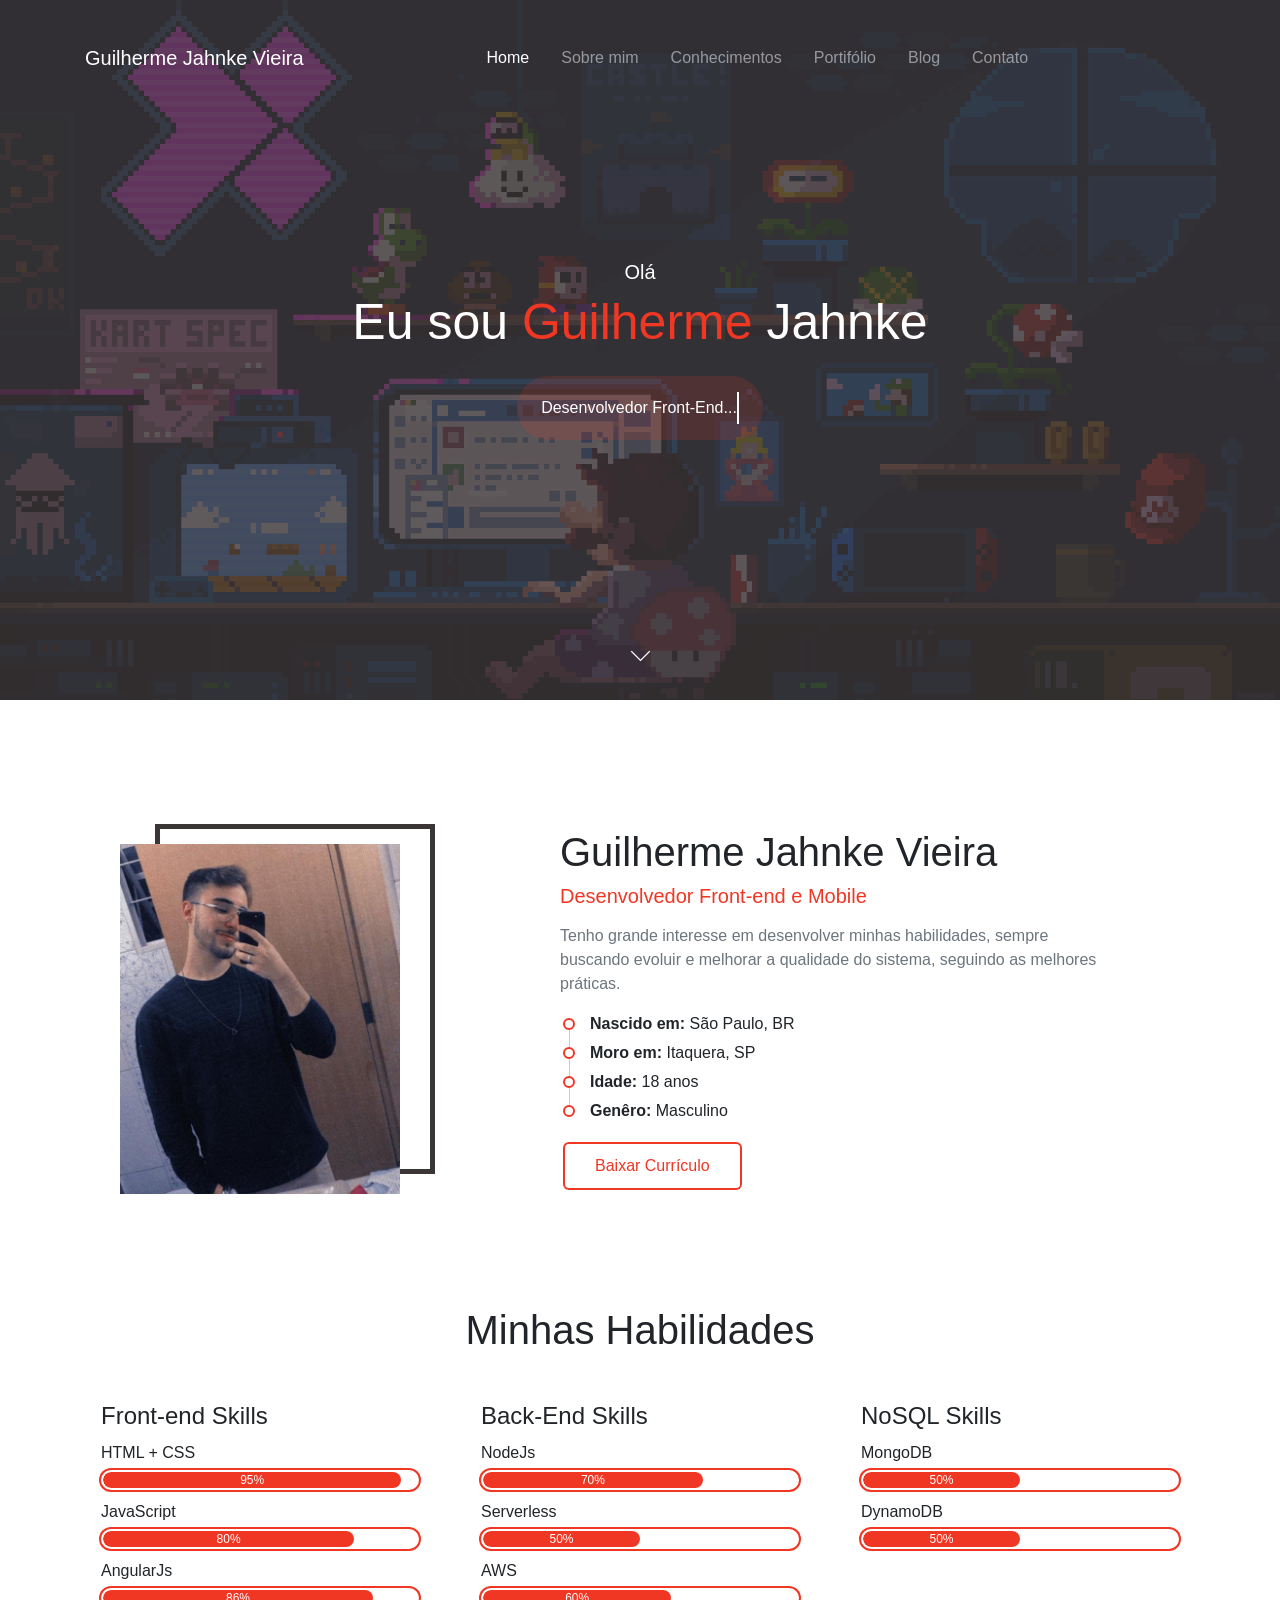
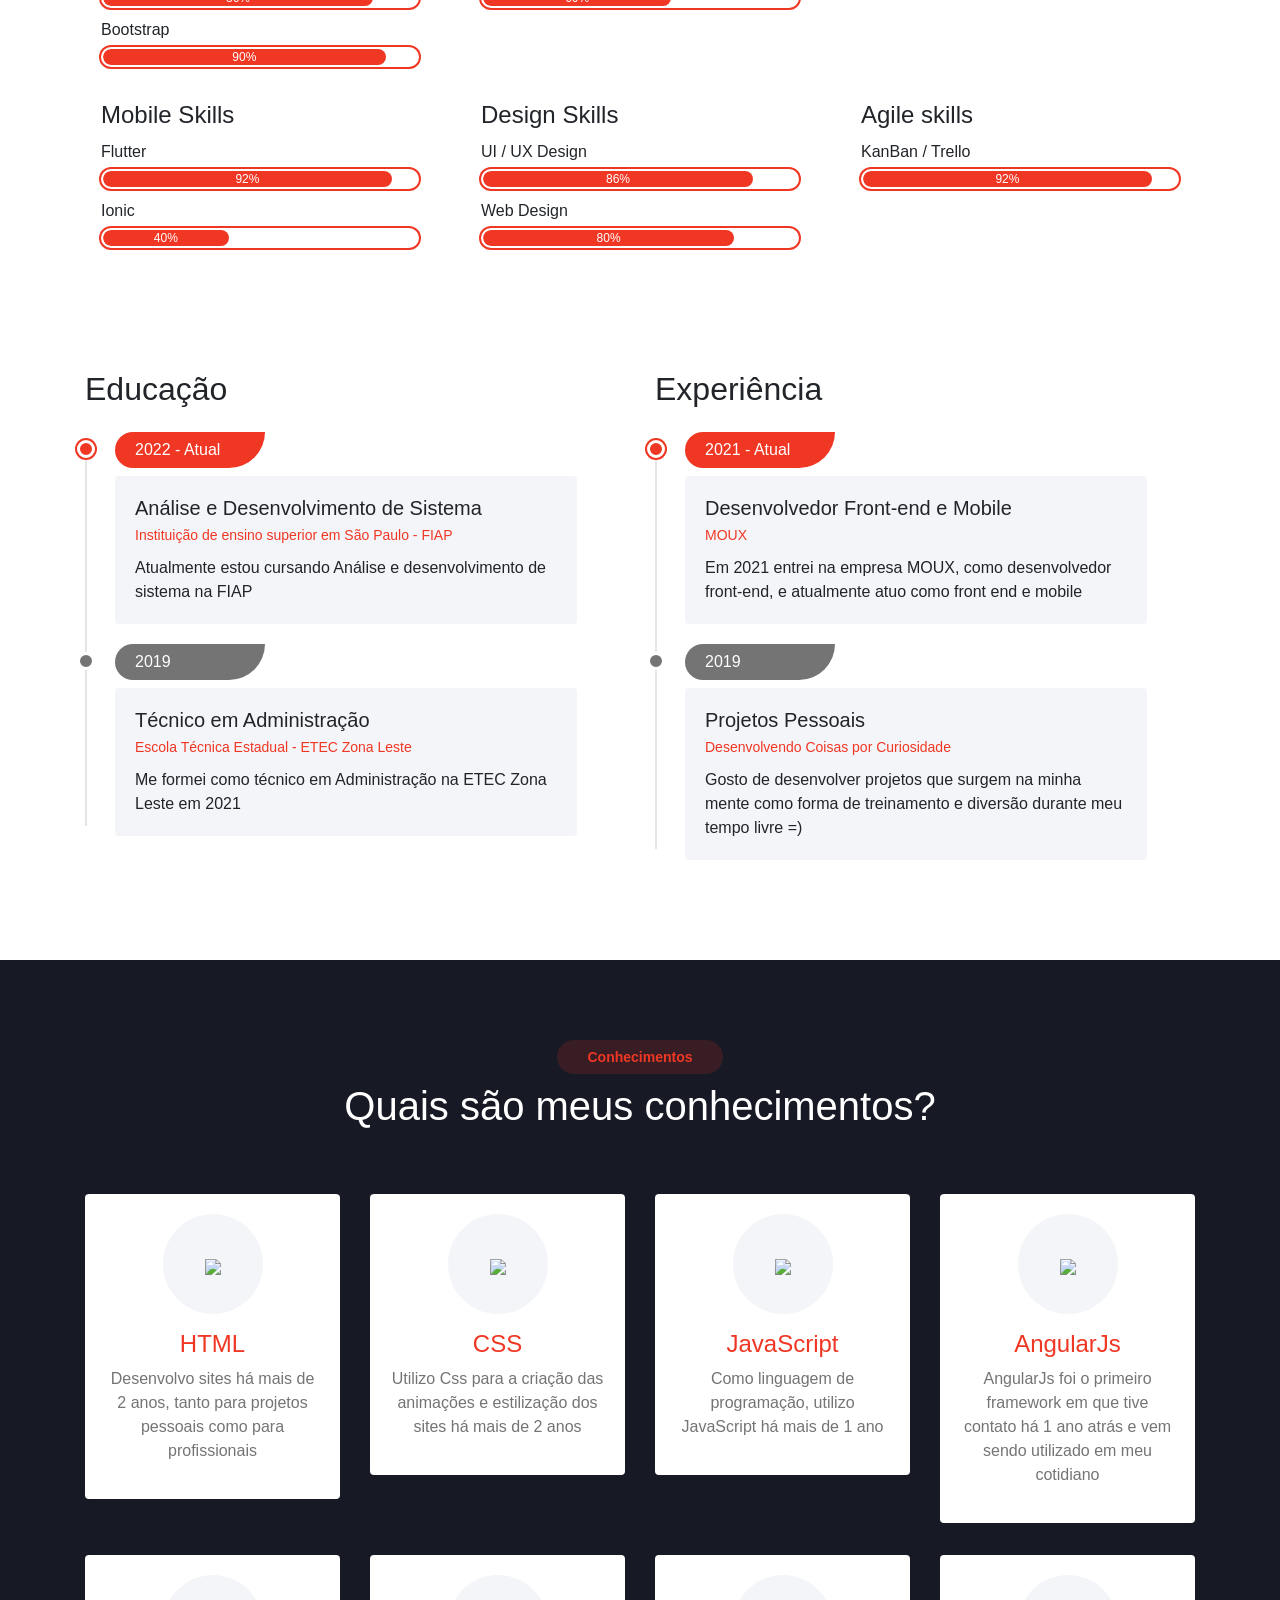
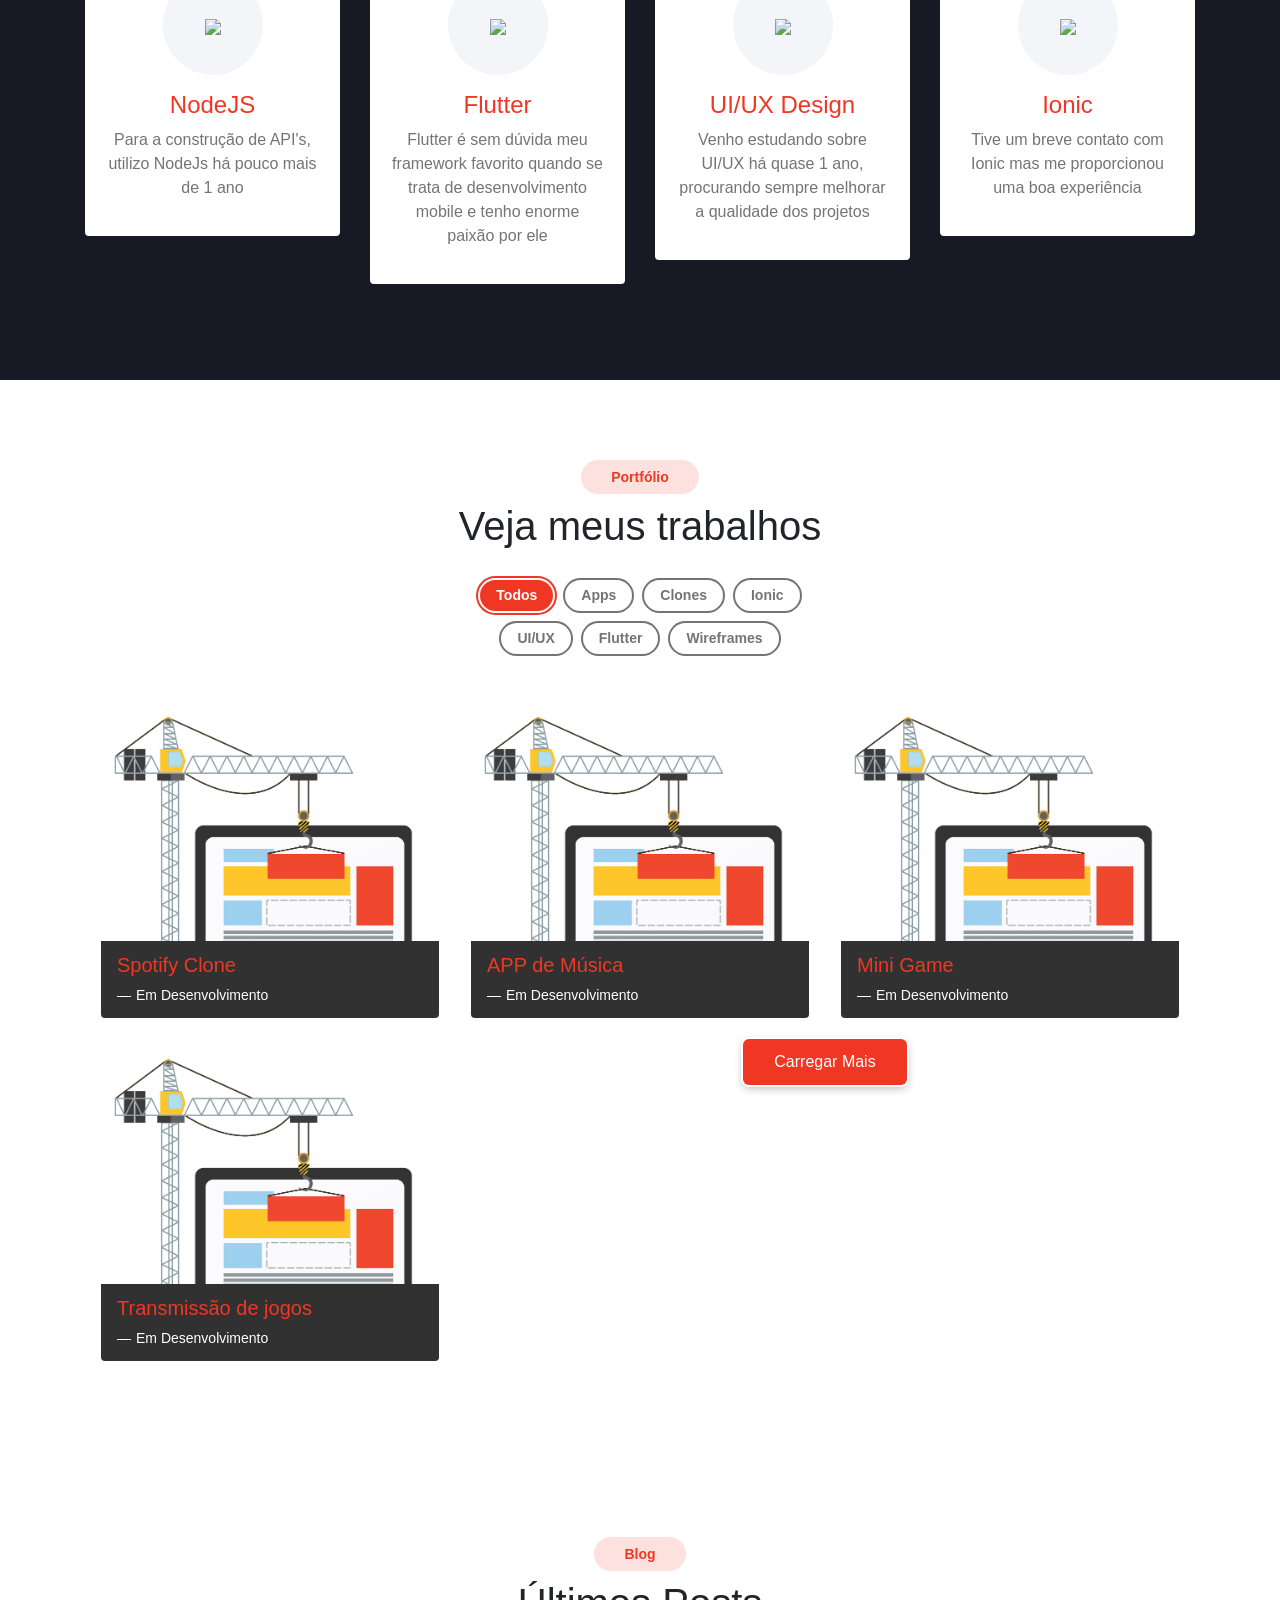
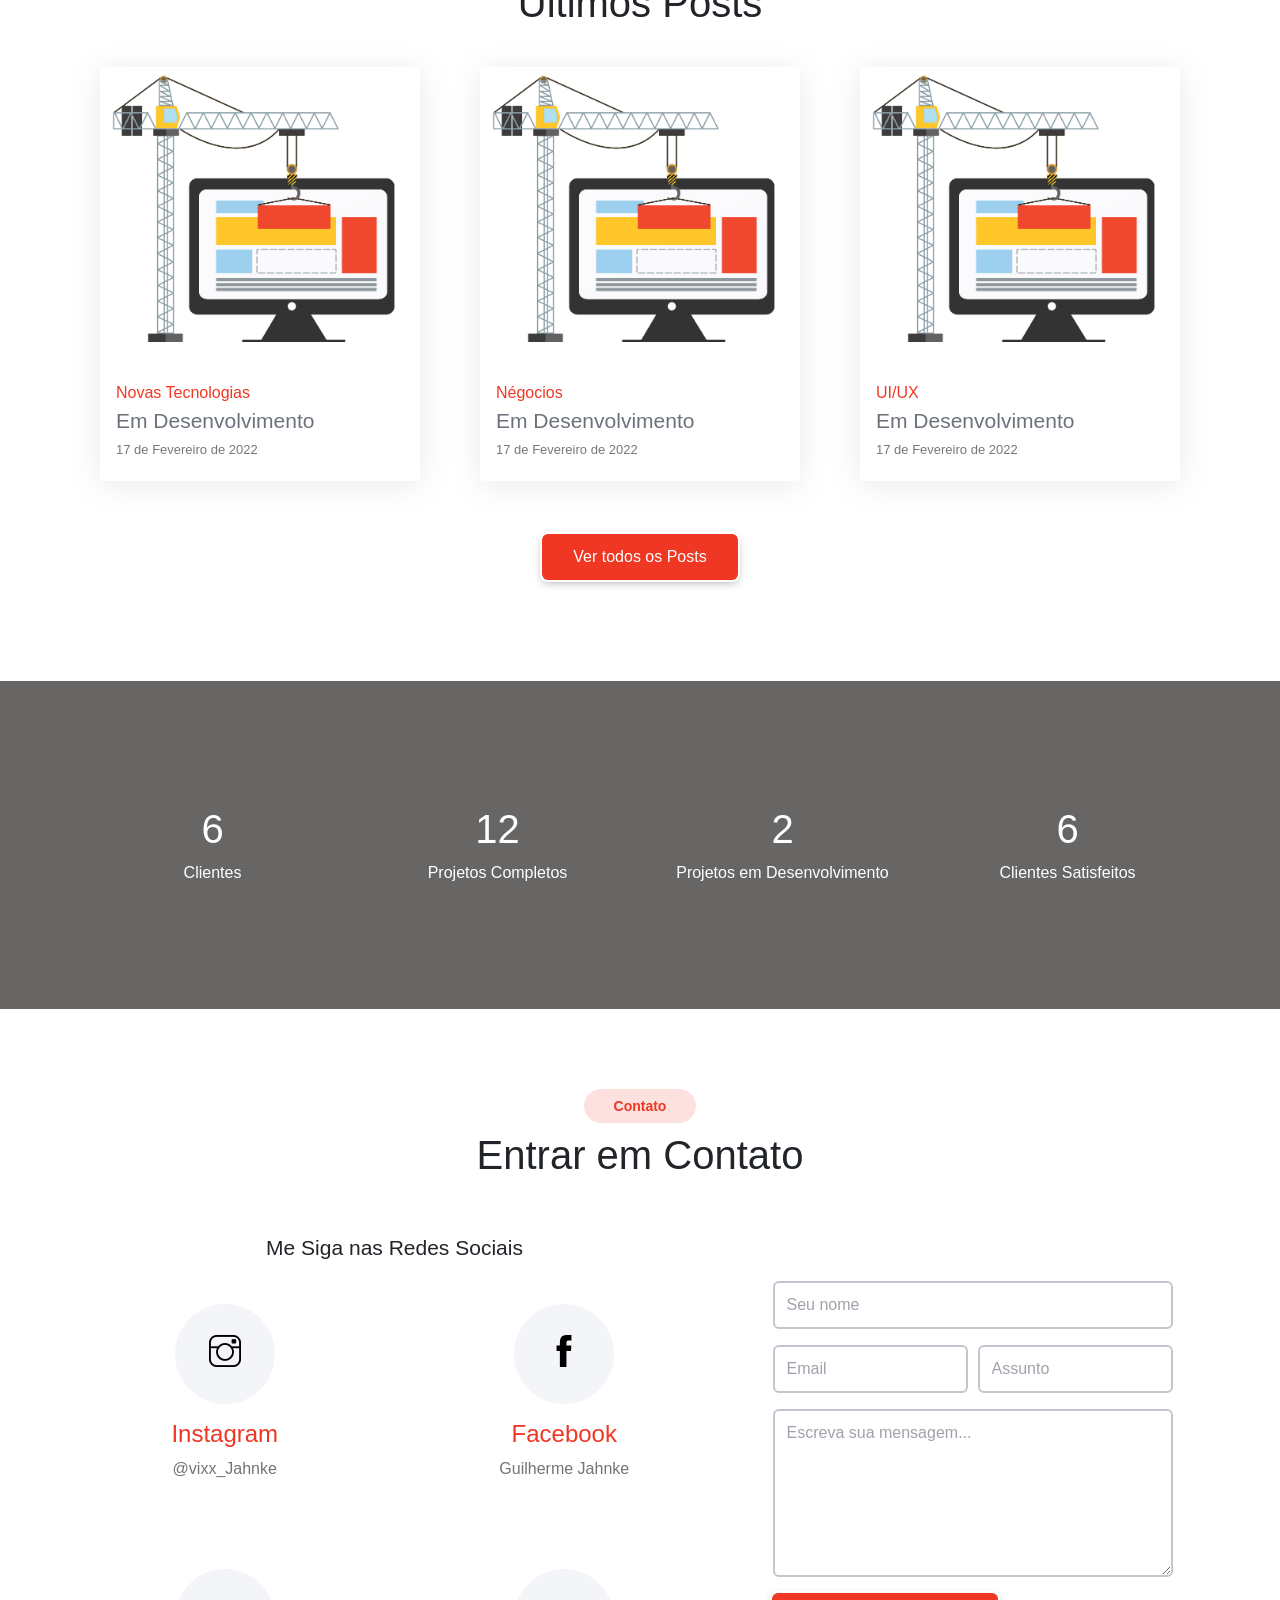
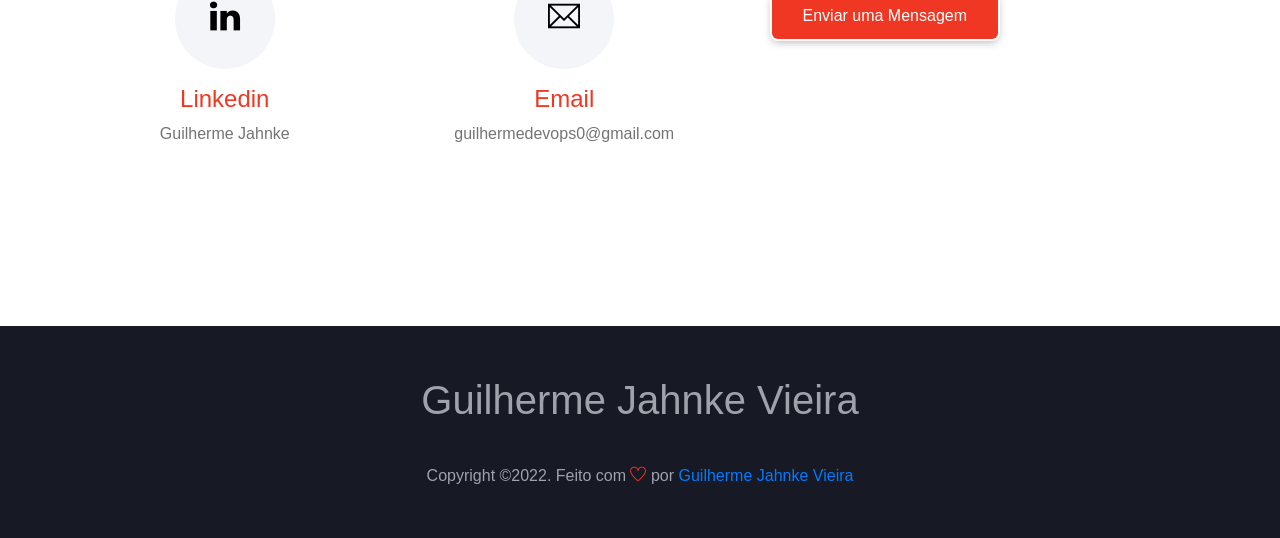
==== index.html @ be6cc032 "fix: a => há, and new function pdf downloader" ====
<!DOCTYPE html>
<html lang="en">
<head>
  <meta charset="UTF-8">
  <meta name="viewport" content="width=device-width, initial-scale=1.0">
  
  <meta http-equiv="X-UA-Compatible" content="ie=edge">
  
  <meta name="copyright" content="MACode ID, https://www.macodeid.com/">
  
  <title>Guilherme Jahnke Vieira</title>

  <link rel="shortcut icon" href="assets/favicon.ico" type="image/x-icon">
  
  <link rel="stylesheet" type="text/css" href="assets/css/themify-icons.css">
  <link rel="stylesheet" type="text/css" href="assets/css/themify-icons.css">
  
  <link rel="stylesheet" type="text/css" href="assets/css/bootstrap.css">

  <link rel="stylesheet" type="text/css" href="assets/vendor/animate/animate.css">
  
  <link rel="stylesheet" type="text/css" href="assets/vendor/owl-carousel/owl.carousel.css">
  
  <link rel="stylesheet" type="text/css" href="assets/vendor/perfect-scrollbar/css/perfect-scrollbar.css">
  
  <link rel="stylesheet" type="text/css" href="assets/vendor/nice-select/css/nice-select.css">
  
  <link rel="stylesheet" type="text/css" href="assets/vendor/fancybox/css/jquery.fancybox.min.css">
  
  <link rel="stylesheet" type="text/css" href="assets/css/virtual.css">
  
  <link rel="stylesheet" type="text/css" href="assets/css/topbar.virtual.css">

</head>
<body class="theme-red">
  
  <!-- Back to top button -->
  <div class="btn-back_to_top">
    <span class="ti-arrow-up"></span>
  </div>
  
  <div class="vg-page page-home" id="home" style="background-image: url(assets/img/bg_image_4.jpg); ">
    <!-- Navbar -->
    <div class="navbar navbar-expand-lg navbar-dark sticky" data-offset="500">
      <div class="container">
        <a href="" class="navbar-brand">Guilherme Jahnke Vieira</a>
        <button class="navbar-toggler" data-toggle="collapse" data-target="#main-navbar" aria-expanded="true">
          <span class="ti-menu"></span>
        </button>
        <div class="collapse navbar-collapse" id="main-navbar">
          <ul class="navbar-nav ml-auto">
            <li class="nav-item active">
              <a href="#home" class="nav-link" data-animate="scrolling">Home</a>
            </li>
            <li class="nav-item">
              <a href="#about" class="nav-link" data-animate="scrolling">Sobre mim</a>
            </li>
            <li class="nav-item">
              <a href="#service" class="nav-link" data-animate="scrolling">Conhecimentos</a>
            </li>
            <li class="nav-item">
              <a href="#portfolio" class="nav-link" data-animate="scrolling">Portifólio</a>
            </li>
            <li class="nav-item">
              <a href="#blog" class="nav-link" data-animate="scrolling">Blog</a>
            </li>
            <li class="nav-item">
              <a href="#contact" class="nav-link" data-animate="scrolling">Contato</a>
            </li>
          </ul>
          <ul class="nav ml-auto">
            <li class="nav-item">
              <a href="#"><i class="fa fa-twitter"></i></a>
            </li>
          </ul>
        </div>
      </div>
    </div> <!-- End Navbar -->
    <!-- Caption header -->
    <div class="caption-header text-center wow zoomInDown">
      <h5 class="fw-normal">Olá</h5>
      <h1 class="fw-light mb-4">Eu sou <b class="fg-theme">Guilherme</b> Jahnke</h1>
      <div class="typing-container badge">
        <span id="sentence" class="sentence">Desenvolvedor&nbsp</span>
        <span id="feature-text"></span>
        <span class="input-cursor"></span>
      </div>
    </div> <!-- End Caption header -->
    <div class="floating-button"><span class="ti-angle-down angle-down"></span></div>
  </div>
  
  <div class="vg-page page-about" id="about">
    <div class="container py-5">
      <div class="row">
        <div class="col-lg-4 py-3">
          <div class="img-place wow fadeInUp">
            <img src="assets/img/me.jpg" alt="">
          </div>
        </div>
        <div class="col-lg-6 offset-lg-1 wow fadeInRight">
          <h1 class="fw-light">Guilherme Jahnke Vieira</h1>
          <h5 class="fg-theme mb-3">Desenvolvedor Front-end e Mobile</h5>
          <p class="text-muted">Tenho grande interesse em desenvolver minhas habilidades, sempre buscando evoluir e melhorar a qualidade do sistema, seguindo as melhores práticas.</p>
          <ul class="theme-list">
            <li><b>Nascido em:</b> São Paulo, BR</li>
            <li><b>Moro em:</b> Itaquera, SP</li>
            <li><b>Idade:</b> 18 anos</li>
            <li><b>Genêro:</b> Masculino</li>
          </ul>
            <a href="./assets/curriculo/Guilherme Jahnke Vieira.pdf" class="btn btn-theme-outline" download>Baixar Currículo</a>
        </div>
      </div>
    </div>
    <div class="container py-5">
      <h1 class="text-center fw-normal wow fadeIn">Minhas Habilidades</h1>
      <div class="row py-3">
        <div class="col-md-4">
          <br>
          <div class="px-lg-3">
            <h4 class="wow fadeInUp">Front-end Skills</h4>
            <div class="progress-wrapper wow fadeInUp">
              <span class="caption">HTML + CSS</span>
              <div class="progress">
                <div class="progress-bar" role="progressbar" style="width: 95%;" aria-valuenow="75" aria-valuemin="0" aria-valuemax="100">95%</div>
              </div>
            </div>
            <div class="progress-wrapper wow fadeInUp">
              <span class="caption">JavaScript</span>
              <div class="progress">
                <div class="progress-bar" role="progressbar" style="width: 80%;" aria-valuenow="75" aria-valuemin="0" aria-valuemax="100">80%</div>
              </div>
            </div>
            <div class="progress-wrapper wow fadeInUp">
              <span class="caption">AngularJs</span>
              <div class="progress">
                <div class="progress-bar" role="progressbar" style="width: 86%;" aria-valuenow="75" aria-valuemin="0" aria-valuemax="100">86%</div>
              </div>
            </div>
            <div class="progress-wrapper wow fadeInUp">
              <span class="caption">Bootstrap</span>
              <div class="progress">
                <div class="progress-bar" role="progressbar" style="width: 90%;" aria-valuenow="75" aria-valuemin="0" aria-valuemax="100">90%</div>
              </div>
            </div>
          </div>
        </div>
        <div class="col-md-4">
          <br>
          <div class="px-lg-3">
            <h4 class="wow fadeInUp">Back-End Skills</h4>
            <div class="progress-wrapper wow fadeInUp">
              <span class="caption">NodeJs</span>
              <div class="progress">
                <div class="progress-bar" role="progressbar" style="width: 70%;" aria-valuenow="75" aria-valuemin="0" aria-valuemax="100">70%</div>
              </div>
            </div>
            <div class="progress-wrapper wow fadeInUp">
              <span class="caption">Serverless</span>
              <div class="progress">
                <div class="progress-bar" role="progressbar" style="width: 50%;" aria-valuenow="75" aria-valuemin="0" aria-valuemax="100">50%</div>
              </div>
            </div>
            <div class="progress-wrapper wow fadeInUp">
              <span class="caption">AWS</span>
              <div class="progress">
                <div class="progress-bar" role="progressbar" style="width: 60%;" aria-valuenow="75" aria-valuemin="0" aria-valuemax="100">60%</div>
              </div>
            </div>
          </div>
        </div>
        <div class="col-md-4">
          <br>
          <div class="px-lg-3">
            <h4 class="wow fadeInUp">NoSQL Skills</h4>
            <div class="progress-wrapper wow fadeInUp">
              <span class="caption">MongoDB</span>
              <div class="progress">
                <div class="progress-bar" role="progressbar" style="width: 50%;" aria-valuenow="75" aria-valuemin="0" aria-valuemax="100">50%</div>
              </div>
            </div>
            <div class="progress-wrapper wow fadeInUp">
              <span class="caption">DynamoDB</span>
              <div class="progress">
                <div class="progress-bar" role="progressbar" style="width: 50%;" aria-valuenow="75" aria-valuemin="0" aria-valuemax="100">50%</div>
              </div>
            </div>
          </div>
        </div>
        <div class="col-md-4">
          <br>
          <div class="px-lg-3">
            <h4 class="wow fadeInUp">Mobile Skills</h4>
            <div class="progress-wrapper wow fadeInUp">
              <span class="caption">Flutter</span>
              <div class="progress">
                <div class="progress-bar" role="progressbar" style="width: 92%;" aria-valuenow="75" aria-valuemin="0" aria-valuemax="100">92%</div>
              </div>
            </div>
            <div class="progress-wrapper wow fadeInUp">
              <span class="caption">Ionic</span>
              <div class="progress">
                <div class="progress-bar" role="progressbar" style="width: 40%;" aria-valuenow="75" aria-valuemin="0" aria-valuemax="100">40%</div>
              </div>
            </div>
          </div>
        </div>
        <div class="col-md-4">
          <br>
          <div class="px-lg-3">
            <h4 class="wow fadeInUp">Design Skills</h4>
            <div class="progress-wrapper wow fadeInUp">
              <span class="caption">UI / UX Design</span>
              <div class="progress">
                <div class="progress-bar" role="progressbar" style="width: 86%;" aria-valuenow="75" aria-valuemin="0" aria-valuemax="100">86%</div>
              </div>
            </div>
            <div class="progress-wrapper wow fadeInUp">
              <span class="caption">Web Design</span>
              <div class="progress">
                <div class="progress-bar" role="progressbar" style="width: 80%;" aria-valuenow="75" aria-valuemin="0" aria-valuemax="100">80%</div>
              </div>
            </div>
          </div>
        </div>
        <div class="col-md-4">
          <br>
          <div class="px-lg-3">
            <h4 class="wow fadeInUp">Agile skills</h4>
            <div class="progress-wrapper wow fadeInUp">
              <span class="caption">KanBan / Trello</span>
              <div class="progress">
                <div class="progress-bar" role="progressbar" style="width: 92%;" aria-valuenow="75" aria-valuemin="0" aria-valuemax="100">92%</div>
              </div>
            </div>
          </div>
        </div>
      </div>
    </div>
    <div class="container pt-5">
      <div class="row">
        <div class="col-md-6 wow fadeInRight">
          <h2 class="fw-normal">Educação</h2>
          <ul class="timeline mt-4 pr-md-5">
            <li>
              <div class="title">2022 - Atual</div>
              <div class="details">
                <h5>Análise e Desenvolvimento de Sistema</h5>
                <small class="fg-theme">Instituição de ensino superior em São Paulo - FIAP</small>
                <p>Atualmente estou cursando Análise e desenvolvimento de sistema na FIAP</p>
              </div>
            </li>
            <li>
              <div class="title">2019</div>
              <div class="details">
                <h5>Técnico em Administração</h5>
                <small class="fg-theme">Escola Técnica Estadual - ETEC Zona Leste</small>
                <p>Me formei como técnico em Administração na ETEC Zona Leste em 2021</p>
              </div>
            </li>
          </ul>
        </div>
        <div class="col-md-6 wow fadeInRight" data-wow-delay="200ms">
          <h2 class="fw-normal">Experiência</h2>
          <ul class="timeline mt-4 pr-md-5">
            <li>
              <div class="title">2021 - Atual</div>
              <div class="details">
                <h5>Desenvolvedor Front-end e Mobile</h5>
                <small class="fg-theme">MOUX</small>
                <p>Em 2021 entrei na empresa MOUX, como desenvolvedor front-end, e atualmente atuo como front end e mobile</p>
              </div>
            </li>
            <li>
              <div class="title">2019</div>
              <div class="details">
                <h5>Projetos Pessoais</h5>
                <small class="fg-theme">Desenvolvendo Coisas por Curiosidade</small>
                <p>Gosto de desenvolver projetos que surgem na minha mente como forma de treinamento e diversão  durante meu tempo livre =)</p>
              </div>
            </li>
          </ul>
        </div>
      </div>
    </div>
  </div>
  
  <div class="vg-page page-client" id="service">
    <div class="container">
      <div class="text-center wow fadeInUp">
        <div class="badge badge-subhead">Conhecimentos</div>
      </div>
      <h1 class="fw-normal text-center wow fadeInUp">Quais são meus conhecimentos?</h1>
      <div class="row mt-5">
        <div class="col-md-6 col-lg-4 col-xl-3">
          <div class="card card-service wow fadeInUp">
            <div class="icon">
              <span><img src="https://img.icons8.com/color/48/000000/html-5--v1.png"/></span>
            </div>
            <div class="caption">
              <h4 class="fg-theme">HTML</h4>
              <p>Desenvolvo sites há mais de 2 anos, tanto para projetos pessoais como para profissionais</p>
            </div>
          </div>
        </div>
        <div class="col-md-6 col-lg-4 col-xl-3">
          <div class="card card-service wow fadeInUp">
            <div class="icon">
              <span><img src="https://img.icons8.com/color/48/000000/css3.png"/></span>
            </div>
            <div class="caption">
              <h4 class="fg-theme">CSS</h4>
              <p>Utilizo Css para a criação das animações e estilização dos sites há mais de 2 anos</p>
            </div>
          </div>
        </div>
        <div class="col-md-6 col-lg-4 col-xl-3">
          <div class="card card-service wow fadeInUp">
            <div class="icon">
              <img src="https://img.icons8.com/color/48/000000/javascript--v1.png"/>
            </div>
            <div class="caption">
              <h4 class="fg-theme">JavaScript</h4>
              <p>Como linguagem de programação, utilizo JavaScript há mais de 1 ano</p>
            </div>
          </div>
        </div>
        <div class="col-md-6 col-lg-4 col-xl-3">
          <div class="card card-service wow fadeInUp">
            <div class="icon">
              <span><img src="https://img.icons8.com/color/48/000000/angularjs.png"></span>
            </div>
            <div class="caption">
              <h4 class="fg-theme">AngularJs</h4>
              <p>AngularJs foi o primeiro framework em que tive contato há 1 ano atrás e vem sendo utilizado em meu cotidiano</p>
            </div>
          </div>
        </div>
        <div class="col-md-6 col-lg-4 col-xl-3">
          <div class="card card-service wow fadeInUp">
            <div class="icon">
              <span><img src="https://img.icons8.com/color/32/000000/nodejs.png"/></span>
            </div>
            <div class="caption">
              <h4 class="fg-theme">NodeJS</h4>
              <p>Para a construção de API's, utilizo NodeJs há pouco mais de 1 ano</p>
            </div>
          </div>
        </div>
        <div class="col-md-6 col-lg-4 col-xl-3">
          <div class="card card-service wow fadeInUp">
            <div class="icon">
              <span><img src="https://img.icons8.com/color/48/000000/flutter.png"/></span>
            </div>
            <div class="caption">
              <h4 class="fg-theme">Flutter</h4>
              <p>Flutter é sem dúvida meu framework favorito quando se trata de desenvolvimento mobile e tenho enorme paixão por ele</p>
            </div>
          </div>
        </div>
        <div class="col-md-6 col-lg-4 col-xl-3">
          <div class="card card-service wow fadeInUp">
            <div class="icon">
              <span><img src="https://img.icons8.com/external-filled-outline-lima-studio/64/000000/external-ui-user-experience-filled-outline-lima-studio.png"/></span>
            </div>
            <div class="caption">
              <h4 class="fg-theme">UI/UX Design</h4>
              <p>Venho estudando sobre UI/UX há quase 1 ano, procurando sempre melhorar a qualidade dos projetos</p>
            </div>
          </div>
        </div>
        <div class="col-md-6 col-lg-4 col-xl-3">
          <div class="card card-service wow fadeInUp">
            <div class="icon">
              <span><img src="https://img.icons8.com/external-tal-revivo-green-tal-revivo/72/000000/external-ionic-a-complete-open-source-sdk-for-hybrid-mobile-app-development-logo-green-tal-revivo.png"/></span>
            </div>
            <div class="caption">
              <h4 class="fg-theme">Ionic</h4>
              <p>Tive um breve contato com Ionic mas me proporcionou uma boa experiência</p>
            </div>
          </div>
        </div>
      </div>
    </div>
  </div>
  <!-- Portfolio page -->
  <div class="vg-page page-portfolio" id="portfolio">
    <div class="container">
      <div class="text-center wow fadeInUp">
        <div class="badge badge-subhead">Portfólio</div>
      </div>
      <h1 class="text-center fw-normal wow fadeInUp">Veja meus trabalhos</h1>
      <div class="filterable-button py-3 wow fadeInUp" data-toggle="selected">
        <button class="btn btn-theme-outline selected" data-filter="*">Todos</button>
        <button class="btn btn-theme-outline" data-filter=".apps">Apps</button>
        <button class="btn btn-theme-outline" data-filter=".template">Clones</button>
        <button class="btn btn-theme-outline" data-filter=".ios">Ionic</button>
        <button class="btn btn-theme-outline" data-filter=".ui-ux">UI/UX</button>
        <button class="btn btn-theme-outline" data-filter=".graphic">Flutter</button>
        <button class="btn btn-theme-outline" data-filter=".wireframes">Wireframes</button>
      </div>

      <div class="gridder my-3">
        <div class="grid-item template wireframes wow zoomIn">
          <div class="img-place" data-src="assets/img/work/working.png" data-fancybox data-caption="<h5 class='fg-theme'>Spotify Clone</h5> <p>Em Desenvolvimento</p>">
            <img src="assets/img/work/working.png" alt="">
            <div class="img-caption">
              <h5 class="fg-theme">Spotify Clone</h5>
              <p>Em Desenvolvimento</p>
            </div>
          </div>
        </div>
        <div class="grid-item apps ios ui-ux wow zoomIn">
          <div class="img-place" data-src="assets/img/work/working.png" data-fancybox data-caption="<h5 class='fg-theme'>APP de Música</h5> <p>Em Desenvolvimento</p>">
            <img src="assets/img/work/working.png" alt="">
            <div class="img-caption">
              <h5 class="fg-theme">APP de Música</h5>
              <p>Em Desenvolvimento</p>
            </div>
          </div>
        </div>
        <div class="grid-item apps graphic ui-ux wow zoomIn">
          <div class="img-place" data-src="assets/img/work/working.png" data-fancybox data-caption="<h5 class='fg-theme'>Mini Game</h5> <p>Em Desenvolvimento</p>">
            <img src="assets/img/work/working.png" alt="">
            <div class="img-caption">
              <h5 class="fg-theme">Mini Game</h5>
              <p>Em Desenvolvimento</p>
            </div>
          </div>
        </div>
        <div class="grid-item ui-ux wireframes wow zoomIn">
          <div class="img-place" data-src="assets/img/work/working.png" data-fancybox data-caption="<h5 class='fg-theme'>Transmissão de jogos</h5> <p>Em Desenvolvimento</p>">
            <img src="assets/img/work/working.png" alt="">
            <div class="img-caption">
              <h5 class="fg-theme">Transmissão de jogos</h5>
              <p>Em Desenvolvimento</p>
            </div>
          </div>
        </div>
      </div> <!-- End gridder -->
      <div class="text-center wow fadeInUp">
        <a href="javascript:void(0)" class="btn btn-theme">Carregar Mais</a>
      </div>
    </div>
  </div> <!-- End Portfolio page -->
  
  <!-- Client -->

   
  <!-- Blog -->
  <div class="vg-page page-blog" id="blog">
    <div class="container">
      <div class="text-center">
        <div class="badge badge-subhead wow fadeInUp">Blog</div>
      </div>
      <h1 class="text-center fw-normal wow fadeInUp">Últimos Posts</h1>
      <div class="row post-grid">
        <div class="col-md-6 col-lg-4 wow fadeInUp">
          <div class="card">
            <div class="img-place">
              <img src="assets/img/work/working.png" alt="">
            </div>
            <div class="caption">
              <a href="javascript:void(0)" class="post-category">Novas Tecnologias</a>
              <a href="#" class="post-title">Em Desenvolvimento</a>
              <span class="post-date"><span class="sr-only">Publicado em</span> 17 de Fevereiro de 2022</span>
            </div>
          </div>
        </div>
        <div class="col-md-6 col-lg-4 wow fadeInUp">
          <div class="card">
            <div class="img-place">
              <img src="assets/img/work/working.png" alt="">
            </div>
            <div class="caption">
              <a href="javascript:void(0)" class="post-category">Négocios</a>
              <a href="#" class="post-title">Em Desenvolvimento</a>
              <span class="post-date"><span class="sr-only">Publicado em</span> 17 de Fevereiro de 2022</span>
            </div>
          </div>
        </div>
        <div class="col-md-6 col-lg-4 wow fadeInUp">
          <div class="card">
            <div class="img-place">
              <img src="assets/img/work/working.png" alt="">
            </div>
            <div class="caption">
              <a href="javascript:void(0)" class="post-category">UI/UX</a>
              <a href="#" class="post-title">Em Desenvolvimento</a>
              <span class="post-date"><span class="sr-only">Publicado em</span> 17 de Fevereiro de 2022</span>
            </div>
          </div>
        </div>
        <div class="col-12 text-center py-3 wow fadeInUp">
          <a href="#" class="btn btn-theme">Ver todos os Posts</a>
        </div>
      </div>
    </div>
  </div> <!-- End blog -->
   <div class="vg-page page-funfact" style="background-image: url(assets/img/bg_banner.jpg);">
    <div class="container">
      <div class="row section-counter">
        <div class="col-md-6 col-lg-3 py-4 wow fadeIn">
          <h1 class="number" data-number="6">6</h1>
          <span>Clientes</span>
        </div>
        <div class="col-md-6 col-lg-3 py-4 wow fadeIn">
          <h1 class="number" data-number="12">12</h1>
          <span>Projetos Completos</span>
        </div>
        <div class="col-md-6 col-lg-3 py-4 wow fadeIn">
          <h1 class="number" data-number="2">2</h1>
          <span>Projetos em Desenvolvimento</span>
        </div>
        <div class="col-md-6 col-lg-3 py-4 wow fadeIn">
          <h1 class="number" data-number="6">6</h1>
          <span>Clientes Satisfeitos</span>
        </div>
      </div>
    </div>
  </div>
  
  <!-- Contact -->
  <div class="vg-page page-contact" id="contact">
    <div class="container">
      <div class="text-center wow fadeInUp">
        <div class="badge badge-subhead">Contato</div>
      </div>
      <h1 class="text-center fw-normal wow fadeInUp">Entrar em Contato</h1>
      <div class="row py-5">
        <div class="col-lg-7 px-0 pr-lg-3 wow zoomIn">
          <h1 class="text-center fs-large wow fadeInUp">Me Siga nas Redes Sociais</h1> 
          <div class="row mt-12">
            <a href="https://www.instagram.com/vixx_jahnke/" class="col-md-6 col-lg-6 col-xl-6 text-decoration-none " >
              <div class="card card-service wow fadeInUp">
                <div class="icon">
                  <span class="ti-instagram"></span>
                </div>
                <div class="caption">
                  <h4 class="fg-theme">Instagram</h4>
                  <p a>@vixx_Jahnke</p>
                </div>
              </div>
            </a>
            <a href="https://www.facebook.com/guilherme.jahnke.9" class="col-md-6 col-lg-6 col-xl-6 text-decoration-none">
              <div class="card card-service wow fadeInUp">
                <div class="icon">
                  <span class="ti-facebook"></span>
                </div>
                <div class="caption">
                  <h4 class="fg-theme">Facebook</h4>
                  <p>Guilherme Jahnke</p>
                </div>
              </div>
            </a>
            <a href="https://www.linkedin.com/in/guilherme-jahnke-2830371b9/" class="col-md-6 col-lg-6 col-xl-6 text-decoration-none" >
              <div class="card card-service wow fadeInUp">
                <div class="icon">
                  <span class="ti-linkedin"></span>
                </div>
                <div class="caption">
                  <h4 class="fg-theme">Linkedin</h4>
                  <p>Guilherme Jahnke</p>
                </div>
              </div>
            </a>
            <a href="mailto:guilhermedevops0@gmail.com" class="col-md-6 col-lg-6 col-xl-6 text-decoration-none" >
              <div class="card card-service wow fadeInUp">
                <div class="icon">
                  <span class="ti-email"></span>
                </div>
                <div class="caption">
                  <h4 class="fg-theme">Email</h4>
                  <p>guilhermedevops0@gmail.com</p>
                </div>
              </div>
            </a>
          </div>
        </div>
        <div class="col-lg-5">
          <form class="vg-contact-form">
            <div class="form-row">
              <div class="col-12 mt-3 wow fadeInUp">
                <input class="form-control" type="text" name="Name" placeholder="Seu nome">
              </div>
              <div class="col-6 mt-3 wow fadeInUp">
                <input class="form-control" type="text" name="Email" placeholder="Email">
              </div>
              <div class="col-6 mt-3 wow fadeInUp">
                <input class="form-control" type="text" name="Subject" placeholder="Assunto">
              </div>
              <div class="col-12 mt-3 wow fadeInUp">
                <textarea class="form-control" name="Message" rows="6" placeholder="Escreva sua mensagem..."></textarea>
              </div>
              <button type="submit" class="btn btn-theme mt-3 wow fadeInUp ml-1">Enviar uma Mensagem</button>
            </div>
          </form>
        </div>
      </div>
    </div>
  </div> <!-- End Contact -->
  
  <!-- Footer -->
  <div class="vg-footer">
    <h1 class="text-center">Guilherme Jahnke Vieira</h1>
    <div class="container text-center">
      <div class="row justify-content-center mt-3">
        <div class="col-12">
          <p class="text-center mb-0 mt-4">Copyright &copy;2022. Feito com <span class="ti-heart fg-theme-red"></span> por <a href="#">Guilherme Jahnke Vieira</a></p>
        </div>
      </div>
    </div>
  </div> <!-- End footer -->
  
  <script>
var i = 0;
var txt = 'Lorem ipsum dummy text blabla.';
var speed = 50;

function typeWriter() {
  if (i < txt.length) {
    document.getElementById("demo").innerHTML += txt.charAt(i);
    i++;
    setTimeout(typeWriter, speed);
  }
}

  </script>
  
  <script src="assets/js/jquery-3.5.1.min.js"></script>
    
  <script src="assets/js/bootstrap.bundle.min.js"></script>
    
  <script src="assets/vendor/owl-carousel/owl.carousel.min.js"></script>
    
  <script src="assets/vendor/perfect-scrollbar/js/perfect-scrollbar.js"></script>
    
  <script src="assets/vendor/isotope/isotope.pkgd.min.js"></script>
    
  <script src="assets/vendor/nice-select/js/jquery.nice-select.min.js"></script>
    
  <script src="assets/vendor/fancybox/js/jquery.fancybox.min.js"></script>

  <script src="assets/vendor/wow/wow.min.js"></script>

  <script src="assets/vendor/animateNumber/jquery.animateNumber.min.js"></script>

  <script src="assets/vendor/waypoints/jquery.waypoints.min.js"></script>

  <script src="assets/js/google-maps.js"></script>
    
  <script src="assets/js/topbar-virtual.js"></script>

  <script async defer src="https://maps.googleapis.com/maps/api/js?key=AIzaSyAIA_zqjFMsJM_sxP9-6Pde5vVCTyJmUHM&callback=initMap"></script>

  <script src="assets/js/main.js"></script>

  <script src="assets/vendor/typed.js/typed.min.js"></script>
  
</body>
</html>
---- assets/css/themify-icons.css ----
@font-face {
	font-family: 'themify';
	src:url('../fonts/themify.eot?-fvbane');
	src:url('../fonts/themify.eot?#iefix-fvbane') format('embedded-opentype'),
		url('../fonts/themify.woff?-fvbane') format('woff'),
		url('../fonts/themify.ttf?-fvbane') format('truetype'),
		url('../fonts/themify.svg?-fvbane#themify') format('svg');
	font-weight: normal;
	font-style: normal;
}

[class^="ti-"], [class*=" ti-"] {
	font-family: 'themify';
	speak: none;
	font-style: normal;
	font-weight: normal;
	font-variant: normal;
	text-transform: none;
	line-height: 1;

	/* Better Font Rendering =========== */
	-webkit-font-smoothing: antialiased;
	-moz-osx-font-smoothing: grayscale;
}

.ti-wand:before {
	content: "\e600";
}
.ti-volume:before {
	content: "\e601";
}
.ti-user:before {
	content: "\e602";
}
.ti-unlock:before {
	content: "\e603";
}
.ti-unlink:before {
	content: "\e604";
}
.ti-trash:before {
	content: "\e605";
}
.ti-thought:before {
	content: "\e606";
}
.ti-target:before {
	content: "\e607";
}
.ti-tag:before {
	content: "\e608";
}
.ti-tablet:before {
	content: "\e609";
}
.ti-star:before {
	content: "\e60a";
}
.ti-spray:before {
	content: "\e60b";
}
.ti-signal:before {
	content: "\e60c";
}
.ti-shopping-cart:before {
	content: "\e60d";
}
.ti-shopping-cart-full:before {
	content: "\e60e";
}
.ti-settings:before {
	content: "\e60f";
}
.ti-search:before {
	content: "\e610";
}
.ti-zoom-in:before {
	content: "\e611";
}
.ti-zoom-out:before {
	content: "\e612";
}
.ti-cut:before {
	content: "\e613";
}
.ti-ruler:before {
	content: "\e614";
}
.ti-ruler-pencil:before {
	content: "\e615";
}
.ti-ruler-alt:before {
	content: "\e616";
}
.ti-bookmark:before {
	content: "\e617";
}
.ti-bookmark-alt:before {
	content: "\e618";
}
.ti-reload:before {
	content: "\e619";
}
.ti-plus:before {
	content: "\e61a";
}
.ti-pin:before {
	content: "\e61b";
}
.ti-pencil:before {
	content: "\e61c";
}
.ti-pencil-alt:before {
	content: "\e61d";
}
.ti-paint-roller:before {
	content: "\e61e";
}
.ti-paint-bucket:before {
	content: "\e61f";
}
.ti-na:before {
	content: "\e620";
}
.ti-mobile:before {
	content: "\e621";
}
.ti-minus:before {
	content: "\e622";
}
.ti-medall:before {
	content: "\e623";
}
.ti-medall-alt:before {
	content: "\e624";
}
.ti-marker:before {
	content: "\e625";
}
.ti-marker-alt:before {
	content: "\e626";
}
.ti-arrow-up:before {
	content: "\e627";
}
.ti-arrow-right:before {
	content: "\e628";
}
.ti-arrow-left:before {
	content: "\e629";
}
.ti-arrow-down:before {
	content: "\e62a";
}
.ti-lock:before {
	content: "\e62b";
}
.ti-location-arrow:before {
	content: "\e62c";
}
.ti-link:before {
	content: "\e62d";
}
.ti-layout:before {
	content: "\e62e";
}
.ti-layers:before {
	content: "\e62f";
}
.ti-layers-alt:before {
	content: "\e630";
}
.ti-key:before {
	content: "\e631";
}
.ti-import:before {
	content: "\e632";
}
.ti-image:before {
	content: "\e633";
}
.ti-heart:before {
	content: "\e634";
}
.ti-heart-broken:before {
	content: "\e635";
}
.ti-hand-stop:before {
	content: "\e636";
}
.ti-hand-open:before {
	content: "\e637";
}
.ti-hand-drag:before {
	content: "\e638";
}
.ti-folder:before {
	content: "\e639";
}
.ti-flag:before {
	content: "\e63a";
}
.ti-flag-alt:before {
	content: "\e63b";
}
.ti-flag-alt-2:before {
	content: "\e63c";
}
.ti-eye:before {
	content: "\e63d";
}
.ti-export:before {
	content: "\e63e";
}
.ti-exchange-vertical:before {
	content: "\e63f";
}
.ti-desktop:before {
	content: "\e640";
}
.ti-cup:before {
	content: "\e641";
}
.ti-crown:before {
	content: "\e642";
}
.ti-comments:before {
	content: "\e643";
}
.ti-comment:before {
	content: "\e644";
}
.ti-comment-alt:before {
	content: "\e645";
}
.ti-close:before {
	content: "\e646";
}
.ti-clip:before {
	content: "\e647";
}
.ti-angle-up:before {
	content: "\e648";
}
.ti-angle-right:before {
	content: "\e649";
}
.ti-angle-left:before {
	content: "\e64a";
}
.ti-angle-down:before {
	content: "\e64b";
}
.ti-check:before {
	content: "\e64c";
}
.ti-check-box:before {
	content: "\e64d";
}
.ti-camera:before {
	content: "\e64e";
}
.ti-announcement:before {
	content: "\e64f";
}
.ti-brush:before {
	content: "\e650";
}
.ti-briefcase:before {
	content: "\e651";
}
.ti-bolt:before {
	content: "\e652";
}
.ti-bolt-alt:before {
	content: "\e653";
}
.ti-blackboard:before {
	content: "\e654";
}
.ti-bag:before {
	content: "\e655";
}
.ti-move:before {
	content: "\e656";
}
.ti-arrows-vertical:before {
	content: "\e657";
}
.ti-arrows-horizontal:before {
	content: "\e658";
}
.ti-fullscreen:before {
	content: "\e659";
}
.ti-arrow-top-right:before {
	content: "\e65a";
}
.ti-arrow-top-left:before {
	content: "\e65b";
}
.ti-arrow-circle-up:before {
	content: "\e65c";
}
.ti-arrow-circle-right:before {
	content: "\e65d";
}
.ti-arrow-circle-left:before {
	content: "\e65e";
}
.ti-arrow-circle-down:before {
	content: "\e65f";
}
.ti-angle-double-up:before {
	content: "\e660";
}
.ti-angle-double-right:before {
	content: "\e661";
}
.ti-angle-double-left:before {
	content: "\e662";
}
.ti-angle-double-down:before {
	content: "\e663";
}
.ti-zip:before {
	content: "\e664";
}
.ti-world:before {
	content: "\e665";
}
.ti-wheelchair:before {
	content: "\e666";
}
.ti-view-list:before {
	content: "\e667";
}
.ti-view-list-alt:before {
	content: "\e668";
}
.ti-view-grid:before {
	content: "\e669";
}
.ti-uppercase:before {
	content: "\e66a";
}
.ti-upload:before {
	content: "\e66b";
}
.ti-underline:before {
	content: "\e66c";
}
.ti-truck:before {
	content: "\e66d";
}
.ti-timer:before {
	content: "\e66e";
}
.ti-ticket:before {
	content: "\e66f";
}
.ti-thumb-up:before {
	content: "\e670";
}
.ti-thumb-down:before {
	content: "\e671";
}
.ti-text:before {
	content: "\e672";
}
.ti-stats-up:before {
	content: "\e673";
}
.ti-stats-down:before {
	content: "\e674";
}
.ti-split-v:before {
	content: "\e675";
}
.ti-split-h:before {
	content: "\e676";
}
.ti-smallcap:before {
	content: "\e677";
}
.ti-shine:before {
	content: "\e678";
}
.ti-shift-right:before {
	content: "\e679";
}
.ti-shift-left:before {
	content: "\e67a";
}
.ti-shield:before {
	content: "\e67b";
}
.ti-notepad:before {
	content: "\e67c";
}
.ti-server:before {
	content: "\e67d";
}
.ti-quote-right:before {
	content: "\e67e";
}
.ti-quote-left:before {
	content: "\e67f";
}
.ti-pulse:before {
	content: "\e680";
}
.ti-printer:before {
	content: "\e681";
}
.ti-power-off:before {
	content: "\e682";
}
.ti-plug:before {
	content: "\e683";
}
.ti-pie-chart:before {
	content: "\e684";
}
.ti-paragraph:before {
	content: "\e685";
}
.ti-panel:before {
	content: "\e686";
}
.ti-package:before {
	content: "\e687";
}
.ti-music:before {
	content: "\e688";
}
.ti-music-alt:before {
	content: "\e689";
}
.ti-mouse:before {
	content: "\e68a";
}
.ti-mouse-alt:before {
	content: "\e68b";
}
.ti-money:before {
	content: "\e68c";
}
.ti-microphone:before {
	content: "\e68d";
}
.ti-menu:before {
	content: "\e68e";
}
.ti-menu-alt:before {
	content: "\e68f";
}
.ti-map:before {
	content: "\e690";
}
.ti-map-alt:before {
	content: "\e691";
}
.ti-loop:before {
	content: "\e692";
}
.ti-location-pin:before {
	content: "\e693";
}
.ti-list:before {
	content: "\e694";
}
.ti-light-bulb:before {
	content: "\e695";
}
.ti-Italic:before {
	content: "\e696";
}
.ti-info:before {
	content: "\e697";
}
.ti-infinite:before {
	content: "\e698";
}
.ti-id-badge:before {
	content: "\e699";
}
.ti-hummer:before {
	content: "\e69a";
}
.ti-home:before {
	content: "\e69b";
}
.ti-help:before {
	content: "\e69c";
}
.ti-headphone:before {
	content: "\e69d";
}
.ti-harddrives:before {
	content: "\e69e";
}
.ti-harddrive:before {
	content: "\e69f";
}
.ti-gift:before {
	content: "\e6a0";
}
.ti-game:before {
	content: "\e6a1";
}
.ti-filter:before {
	content: "\e6a2";
}
.ti-files:before {
	content: "\e6a3";
}
.ti-file:before {
	content: "\e6a4";
}
.ti-eraser:before {
	content: "\e6a5";
}
.ti-envelope:before {
	content: "\e6a6";
}
.ti-download:before {
	content: "\e6a7";
}
.ti-direction:before {
	content: "\e6a8";
}
.ti-direction-alt:before {
	content: "\e6a9";
}
.ti-dashboard:before {
	content: "\e6aa";
}
.ti-control-stop:before {
	content: "\e6ab";
}
.ti-control-shuffle:before {
	content: "\e6ac";
}
.ti-control-play:before {
	content: "\e6ad";
}
.ti-control-pause:before {
	content: "\e6ae";
}
.ti-control-forward:before {
	content: "\e6af";
}
.ti-control-backward:before {
	content: "\e6b0";
}
.ti-cloud:before {
	content: "\e6b1";
}
.ti-cloud-up:before {
	content: "\e6b2";
}
.ti-cloud-down:before {
	content: "\e6b3";
}
.ti-clipboard:before {
	content: "\e6b4";
}
.ti-car:before {
	content: "\e6b5";
}
.ti-calendar:before {
	content: "\e6b6";
}
.ti-book:before {
	content: "\e6b7";
}
.ti-bell:before {
	content: "\e6b8";
}
.ti-basketball:before {
	content: "\e6b9";
}
.ti-bar-chart:before {
	content: "\e6ba";
}
.ti-bar-chart-alt:before {
	content: "\e6bb";
}
.ti-back-right:before {
	content: "\e6bc";
}
.ti-back-left:before {
	content: "\e6bd";
}
.ti-arrows-corner:before {
	content: "\e6be";
}
.ti-archive:before {
	content: "\e6bf";
}
.ti-anchor:before {
	content: "\e6c0";
}
.ti-align-right:before {
	content: "\e6c1";
}
.ti-align-left:before {
	content: "\e6c2";
}
.ti-align-justify:before {
	content: "\e6c3";
}
.ti-align-center:before {
	content: "\e6c4";
}
.ti-alert:before {
	content: "\e6c5";
}
.ti-alarm-clock:before {
	content: "\e6c6";
}
.ti-agenda:before {
	content: "\e6c7";
}
.ti-write:before {
	content: "\e6c8";
}
.ti-window:before {
	content: "\e6c9";
}
.ti-widgetized:before {
	content: "\e6ca";
}
.ti-widget:before {
	content: "\e6cb";
}
.ti-widget-alt:before {
	content: "\e6cc";
}
.ti-wallet:before {
	content: "\e6cd";
}
.ti-video-clapper:before {
	content: "\e6ce";
}
.ti-video-camera:before {
	content: "\e6cf";
}
.ti-vector:before {
	content: "\e6d0";
}
.ti-themify-logo:before {
	content: "\e6d1";
}
.ti-themify-favicon:before {
	content: "\e6d2";
}
.ti-themify-favicon-alt:before {
	content: "\e6d3";
}
.ti-support:before {
	content: "\e6d4";
}
.ti-stamp:before {
	content: "\e6d5";
}
.ti-split-v-alt:before {
	content: "\e6d6";
}
.ti-slice:before {
	content: "\e6d7";
}
.ti-shortcode:before {
	content: "\e6d8";
}
.ti-shift-right-alt:before {
	content: "\e6d9";
}
.ti-shift-left-alt:before {
	content: "\e6da";
}
.ti-ruler-alt-2:before {
	content: "\e6db";
}
.ti-receipt:before {
	content: "\e6dc";
}
.ti-pin2:before {
	content: "\e6dd";
}
.ti-pin-alt:before {
	content: "\e6de";
}
.ti-pencil-alt2:before {
	content: "\e6df";
}
.ti-palette:before {
	content: "\e6e0";
}
.ti-more:before {
	content: "\e6e1";
}
.ti-more-alt:before {
	content: "\e6e2";
}
.ti-microphone-alt:before {
	content: "\e6e3";
}
.ti-magnet:before {
	content: "\e6e4";
}
.ti-line-double:before {
	content: "\e6e5";
}
.ti-line-dotted:before {
	content: "\e6e6";
}
.ti-line-dashed:before {
	content: "\e6e7";
}
.ti-layout-width-full:before {
	content: "\e6e8";
}
.ti-layout-width-default:before {
	content: "\e6e9";
}
.ti-layout-width-default-alt:before {
	content: "\e6ea";
}
.ti-layout-tab:before {
	content: "\e6eb";
}
.ti-layout-tab-window:before {
	content: "\e6ec";
}
.ti-layout-tab-v:before {
	content: "\e6ed";
}
.ti-layout-tab-min:before {
	content: "\e6ee";
}
.ti-layout-slider:before {
	content: "\e6ef";
}
.ti-layout-slider-alt:before {
	content: "\e6f0";
}
.ti-layout-sidebar-right:before {
	content: "\e6f1";
}
.ti-layout-sidebar-none:before {
	content: "\e6f2";
}
.ti-layout-sidebar-left:before {
	content: "\e6f3";
}
.ti-layout-placeholder:before {
	content: "\e6f4";
}
.ti-layout-menu:before {
	content: "\e6f5";
}
.ti-layout-menu-v:before {
	content: "\e6f6";
}
.ti-layout-menu-separated:before {
	content: "\e6f7";
}
.ti-layout-menu-full:before {
	content: "\e6f8";
}
.ti-layout-media-right-alt:before {
	content: "\e6f9";
}
.ti-layout-media-right:before {
	content: "\e6fa";
}
.ti-layout-media-overlay:before {
	content: "\e6fb";
}
.ti-layout-media-overlay-alt:before {
	content: "\e6fc";
}
.ti-layout-media-overlay-alt-2:before {
	content: "\e6fd";
}
.ti-layout-media-left-alt:before {
	content: "\e6fe";
}
.ti-layout-media-left:before {
	content: "\e6ff";
}
.ti-layout-media-center-alt:before {
	content: "\e700";
}
.ti-layout-media-center:before {
	content: "\e701";
}
.ti-layout-list-thumb:before {
	content: "\e702";
}
.ti-layout-list-thumb-alt:before {
	content: "\e703";
}
.ti-layout-list-post:before {
	content: "\e704";
}
.ti-layout-list-large-image:before {
	content: "\e705";
}
.ti-layout-line-solid:before {
	content: "\e706";
}
.ti-layout-grid4:before {
	content: "\e707";
}
.ti-layout-grid3:before {
	content: "\e708";
}
.ti-layout-grid2:before {
	content: "\e709";
}
.ti-layout-grid2-thumb:before {
	content: "\e70a";
}
.ti-layout-cta-right:before {
	content: "\e70b";
}
.ti-layout-cta-left:before {
	content: "\e70c";
}
.ti-layout-cta-center:before {
	content: "\e70d";
}
.ti-layout-cta-btn-right:before {
	content: "\e70e";
}
.ti-layout-cta-btn-left:before {
	content: "\e70f";
}
.ti-layout-column4:before {
	content: "\e710";
}
.ti-layout-column3:before {
	content: "\e711";
}
.ti-layout-column2:before {
	content: "\e712";
}
.ti-layout-accordion-separated:before {
	content: "\e713";
}
.ti-layout-accordion-merged:before {
	content: "\e714";
}
.ti-layout-accordion-list:before {
	content: "\e715";
}
.ti-ink-pen:before {
	content: "\e716";
}
.ti-info-alt:before {
	content: "\e717";
}
.ti-help-alt:before {
	content: "\e718";
}
.ti-headphone-alt:before {
	content: "\e719";
}
.ti-hand-point-up:before {
	content: "\e71a";
}
.ti-hand-point-right:before {
	content: "\e71b";
}
.ti-hand-point-left:before {
	content: "\e71c";
}
.ti-hand-point-down:before {
	content: "\e71d";
}
.ti-gallery:before {
	content: "\e71e";
}
.ti-face-smile:before {
	content: "\e71f";
}
.ti-face-sad:before {
	content: "\e720";
}
.ti-credit-card:before {
	content: "\e721";
}
.ti-control-skip-forward:before {
	content: "\e722";
}
.ti-control-skip-backward:before {
	content: "\e723";
}
.ti-control-record:before {
	content: "\e724";
}
.ti-control-eject:before {
	content: "\e725";
}
.ti-comments-smiley:before {
	content: "\e726";
}
.ti-brush-alt:before {
	content: "\e727";
}
.ti-youtube:before {
	content: "\e728";
}
.ti-vimeo:before {
	content: "\e729";
}
.ti-twitter:before {
	content: "\e72a";
}
.ti-time:before {
	content: "\e72b";
}
.ti-tumblr:before {
	content: "\e72c";
}
.ti-skype:before {
	content: "\e72d";
}
.ti-share:before {
	content: "\e72e";
}
.ti-share-alt:before {
	content: "\e72f";
}
.ti-rocket:before {
	content: "\e730";
}
.ti-pinterest:before {
	content: "\e731";
}
.ti-new-window:before {
	content: "\e732";
}
.ti-microsoft:before {
	content: "\e733";
}
.ti-list-ol:before {
	content: "\e734";
}
.ti-linkedin:before {
	content: "\e735";
}
.ti-layout-sidebar-2:before {
	content: "\e736";
}
.ti-layout-grid4-alt:before {
	content: "\e737";
}
.ti-layout-grid3-alt:before {
	content: "\e738";
}
.ti-layout-grid2-alt:before {
	content: "\e739";
}
.ti-layout-column4-alt:before {
	content: "\e73a";
}
.ti-layout-column3-alt:before {
	content: "\e73b";
}
.ti-layout-column2-alt:before {
	content: "\e73c";
}
.ti-instagram:before {
	content: "\e73d";
}
.ti-google:before {
	content: "\e73e";
}
.ti-github:before {
	content: "\e73f";
}
.ti-flickr:before {
	content: "\e740";
}
.ti-facebook:before {
	content: "\e741";
}
.ti-dropbox:before {
	content: "\e742";
}
.ti-dribbble:before {
	content: "\e743";
}
.ti-apple:before {
	content: "\e744";
}
.ti-android:before {
	content: "\e745";
}
.ti-save:before {
	content: "\e746";
}
.ti-save-alt:before {
	content: "\e747";
}
.ti-yahoo:before {
	content: "\e748";
}
.ti-wordpress:before {
	content: "\e749";
}
.ti-vimeo-alt:before {
	content: "\e74a";
}
.ti-twitter-alt:before {
	content: "\e74b";
}
.ti-tumblr-alt:before {
	content: "\e74c";
}
.ti-trello:before {
	content: "\e74d";
}
.ti-stack-overflow:before {
	content: "\e74e";
}
.ti-soundcloud:before {
	content: "\e74f";
}
.ti-sharethis:before {
	content: "\e750";
}
.ti-sharethis-alt:before {
	content: "\e751";
}
.ti-reddit:before {
	content: "\e752";
}
.ti-pinterest-alt:before {
	content: "\e753";
}
.ti-microsoft-alt:before {
	content: "\e754";
}
.ti-linux:before {
	content: "\e755";
}
.ti-jsfiddle:before {
	content: "\e756";
}
.ti-joomla:before {
	content: "\e757";
}
.ti-html5:before {
	content: "\e758";
}
.ti-flickr-alt:before {
	content: "\e759";
}
.ti-email:before {
	content: "\e75a";
}
.ti-drupal:before {
	content: "\e75b";
}
.ti-dropbox-alt:before {
	content: "\e75c";
}
.ti-css3:before {
	content: "\e75d";
}
.ti-rss:before {
	content: "\e75e";
}
.ti-rss-alt:before {
	content: "\e75f";
}
---- assets/css/themify-icons.css ----
@font-face {
	font-family: 'themify';
	src:url('../fonts/themify.eot?-fvbane');
	src:url('../fonts/themify.eot?#iefix-fvbane') format('embedded-opentype'),
		url('../fonts/themify.woff?-fvbane') format('woff'),
		url('../fonts/themify.ttf?-fvbane') format('truetype'),
		url('../fonts/themify.svg?-fvbane#themify') format('svg');
	font-weight: normal;
	font-style: normal;
}

[class^="ti-"], [class*=" ti-"] {
	font-family: 'themify';
	speak: none;
	font-style: normal;
	font-weight: normal;
	font-variant: normal;
	text-transform: none;
	line-height: 1;

	/* Better Font Rendering =========== */
	-webkit-font-smoothing: antialiased;
	-moz-osx-font-smoothing: grayscale;
}

.ti-wand:before {
	content: "\e600";
}
.ti-volume:before {
	content: "\e601";
}
.ti-user:before {
	content: "\e602";
}
.ti-unlock:before {
	content: "\e603";
}
.ti-unlink:before {
	content: "\e604";
}
.ti-trash:before {
	content: "\e605";
}
.ti-thought:before {
	content: "\e606";
}
.ti-target:before {
	content: "\e607";
}
.ti-tag:before {
	content: "\e608";
}
.ti-tablet:before {
	content: "\e609";
}
.ti-star:before {
	content: "\e60a";
}
.ti-spray:before {
	content: "\e60b";
}
.ti-signal:before {
	content: "\e60c";
}
.ti-shopping-cart:before {
	content: "\e60d";
}
.ti-shopping-cart-full:before {
	content: "\e60e";
}
.ti-settings:before {
	content: "\e60f";
}
.ti-search:before {
	content: "\e610";
}
.ti-zoom-in:before {
	content: "\e611";
}
.ti-zoom-out:before {
	content: "\e612";
}
.ti-cut:before {
	content: "\e613";
}
.ti-ruler:before {
	content: "\e614";
}
.ti-ruler-pencil:before {
	content: "\e615";
}
.ti-ruler-alt:before {
	content: "\e616";
}
.ti-bookmark:before {
	content: "\e617";
}
.ti-bookmark-alt:before {
	content: "\e618";
}
.ti-reload:before {
	content: "\e619";
}
.ti-plus:before {
	content: "\e61a";
}
.ti-pin:before {
	content: "\e61b";
}
.ti-pencil:before {
	content: "\e61c";
}
.ti-pencil-alt:before {
	content: "\e61d";
}
.ti-paint-roller:before {
	content: "\e61e";
}
.ti-paint-bucket:before {
	content: "\e61f";
}
.ti-na:before {
	content: "\e620";
}
.ti-mobile:before {
	content: "\e621";
}
.ti-minus:before {
	content: "\e622";
}
.ti-medall:before {
	content: "\e623";
}
.ti-medall-alt:before {
	content: "\e624";
}
.ti-marker:before {
	content: "\e625";
}
.ti-marker-alt:before {
	content: "\e626";
}
.ti-arrow-up:before {
	content: "\e627";
}
.ti-arrow-right:before {
	content: "\e628";
}
.ti-arrow-left:before {
	content: "\e629";
}
.ti-arrow-down:before {
	content: "\e62a";
}
.ti-lock:before {
	content: "\e62b";
}
.ti-location-arrow:before {
	content: "\e62c";
}
.ti-link:before {
	content: "\e62d";
}
.ti-layout:before {
	content: "\e62e";
}
.ti-layers:before {
	content: "\e62f";
}
.ti-layers-alt:before {
	content: "\e630";
}
.ti-key:before {
	content: "\e631";
}
.ti-import:before {
	content: "\e632";
}
.ti-image:before {
	content: "\e633";
}
.ti-heart:before {
	content: "\e634";
}
.ti-heart-broken:before {
	content: "\e635";
}
.ti-hand-stop:before {
	content: "\e636";
}
.ti-hand-open:before {
	content: "\e637";
}
.ti-hand-drag:before {
	content: "\e638";
}
.ti-folder:before {
	content: "\e639";
}
.ti-flag:before {
	content: "\e63a";
}
.ti-flag-alt:before {
	content: "\e63b";
}
.ti-flag-alt-2:before {
	content: "\e63c";
}
.ti-eye:before {
	content: "\e63d";
}
.ti-export:before {
	content: "\e63e";
}
.ti-exchange-vertical:before {
	content: "\e63f";
}
.ti-desktop:before {
	content: "\e640";
}
.ti-cup:before {
	content: "\e641";
}
.ti-crown:before {
	content: "\e642";
}
.ti-comments:before {
	content: "\e643";
}
.ti-comment:before {
	content: "\e644";
}
.ti-comment-alt:before {
	content: "\e645";
}
.ti-close:before {
	content: "\e646";
}
.ti-clip:before {
	content: "\e647";
}
.ti-angle-up:before {
	content: "\e648";
}
.ti-angle-right:before {
	content: "\e649";
}
.ti-angle-left:before {
	content: "\e64a";
}
.ti-angle-down:before {
	content: "\e64b";
}
.ti-check:before {
	content: "\e64c";
}
.ti-check-box:before {
	content: "\e64d";
}
.ti-camera:before {
	content: "\e64e";
}
.ti-announcement:before {
	content: "\e64f";
}
.ti-brush:before {
	content: "\e650";
}
.ti-briefcase:before {
	content: "\e651";
}
.ti-bolt:before {
	content: "\e652";
}
.ti-bolt-alt:before {
	content: "\e653";
}
.ti-blackboard:before {
	content: "\e654";
}
.ti-bag:before {
	content: "\e655";
}
.ti-move:before {
	content: "\e656";
}
.ti-arrows-vertical:before {
	content: "\e657";
}
.ti-arrows-horizontal:before {
	content: "\e658";
}
.ti-fullscreen:before {
	content: "\e659";
}
.ti-arrow-top-right:before {
	content: "\e65a";
}
.ti-arrow-top-left:before {
	content: "\e65b";
}
.ti-arrow-circle-up:before {
	content: "\e65c";
}
.ti-arrow-circle-right:before {
	content: "\e65d";
}
.ti-arrow-circle-left:before {
	content: "\e65e";
}
.ti-arrow-circle-down:before {
	content: "\e65f";
}
.ti-angle-double-up:before {
	content: "\e660";
}
.ti-angle-double-right:before {
	content: "\e661";
}
.ti-angle-double-left:before {
	content: "\e662";
}
.ti-angle-double-down:before {
	content: "\e663";
}
.ti-zip:before {
	content: "\e664";
}
.ti-world:before {
	content: "\e665";
}
.ti-wheelchair:before {
	content: "\e666";
}
.ti-view-list:before {
	content: "\e667";
}
.ti-view-list-alt:before {
	content: "\e668";
}
.ti-view-grid:before {
	content: "\e669";
}
.ti-uppercase:before {
	content: "\e66a";
}
.ti-upload:before {
	content: "\e66b";
}
.ti-underline:before {
	content: "\e66c";
}
.ti-truck:before {
	content: "\e66d";
}
.ti-timer:before {
	content: "\e66e";
}
.ti-ticket:before {
	content: "\e66f";
}
.ti-thumb-up:before {
	content: "\e670";
}
.ti-thumb-down:before {
	content: "\e671";
}
.ti-text:before {
	content: "\e672";
}
.ti-stats-up:before {
	content: "\e673";
}
.ti-stats-down:before {
	content: "\e674";
}
.ti-split-v:before {
	content: "\e675";
}
.ti-split-h:before {
	content: "\e676";
}
.ti-smallcap:before {
	content: "\e677";
}
.ti-shine:before {
	content: "\e678";
}
.ti-shift-right:before {
	content: "\e679";
}
.ti-shift-left:before {
	content: "\e67a";
}
.ti-shield:before {
	content: "\e67b";
}
.ti-notepad:before {
	content: "\e67c";
}
.ti-server:before {
	content: "\e67d";
}
.ti-quote-right:before {
	content: "\e67e";
}
.ti-quote-left:before {
	content: "\e67f";
}
.ti-pulse:before {
	content: "\e680";
}
.ti-printer:before {
	content: "\e681";
}
.ti-power-off:before {
	content: "\e682";
}
.ti-plug:before {
	content: "\e683";
}
.ti-pie-chart:before {
	content: "\e684";
}
.ti-paragraph:before {
	content: "\e685";
}
.ti-panel:before {
	content: "\e686";
}
.ti-package:before {
	content: "\e687";
}
.ti-music:before {
	content: "\e688";
}
.ti-music-alt:before {
	content: "\e689";
}
.ti-mouse:before {
	content: "\e68a";
}
.ti-mouse-alt:before {
	content: "\e68b";
}
.ti-money:before {
	content: "\e68c";
}
.ti-microphone:before {
	content: "\e68d";
}
.ti-menu:before {
	content: "\e68e";
}
.ti-menu-alt:before {
	content: "\e68f";
}
.ti-map:before {
	content: "\e690";
}
.ti-map-alt:before {
	content: "\e691";
}
.ti-loop:before {
	content: "\e692";
}
.ti-location-pin:before {
	content: "\e693";
}
.ti-list:before {
	content: "\e694";
}
.ti-light-bulb:before {
	content: "\e695";
}
.ti-Italic:before {
	content: "\e696";
}
.ti-info:before {
	content: "\e697";
}
.ti-infinite:before {
	content: "\e698";
}
.ti-id-badge:before {
	content: "\e699";
}
.ti-hummer:before {
	content: "\e69a";
}
.ti-home:before {
	content: "\e69b";
}
.ti-help:before {
	content: "\e69c";
}
.ti-headphone:before {
	content: "\e69d";
}
.ti-harddrives:before {
	content: "\e69e";
}
.ti-harddrive:before {
	content: "\e69f";
}
.ti-gift:before {
	content: "\e6a0";
}
.ti-game:before {
	content: "\e6a1";
}
.ti-filter:before {
	content: "\e6a2";
}
.ti-files:before {
	content: "\e6a3";
}
.ti-file:before {
	content: "\e6a4";
}
.ti-eraser:before {
	content: "\e6a5";
}
.ti-envelope:before {
	content: "\e6a6";
}
.ti-download:before {
	content: "\e6a7";
}
.ti-direction:before {
	content: "\e6a8";
}
.ti-direction-alt:before {
	content: "\e6a9";
}
.ti-dashboard:before {
	content: "\e6aa";
}
.ti-control-stop:before {
	content: "\e6ab";
}
.ti-control-shuffle:before {
	content: "\e6ac";
}
.ti-control-play:before {
	content: "\e6ad";
}
.ti-control-pause:before {
	content: "\e6ae";
}
.ti-control-forward:before {
	content: "\e6af";
}
.ti-control-backward:before {
	content: "\e6b0";
}
.ti-cloud:before {
	content: "\e6b1";
}
.ti-cloud-up:before {
	content: "\e6b2";
}
.ti-cloud-down:before {
	content: "\e6b3";
}
.ti-clipboard:before {
	content: "\e6b4";
}
.ti-car:before {
	content: "\e6b5";
}
.ti-calendar:before {
	content: "\e6b6";
}
.ti-book:before {
	content: "\e6b7";
}
.ti-bell:before {
	content: "\e6b8";
}
.ti-basketball:before {
	content: "\e6b9";
}
.ti-bar-chart:before {
	content: "\e6ba";
}
.ti-bar-chart-alt:before {
	content: "\e6bb";
}
.ti-back-right:before {
	content: "\e6bc";
}
.ti-back-left:before {
	content: "\e6bd";
}
.ti-arrows-corner:before {
	content: "\e6be";
}
.ti-archive:before {
	content: "\e6bf";
}
.ti-anchor:before {
	content: "\e6c0";
}
.ti-align-right:before {
	content: "\e6c1";
}
.ti-align-left:before {
	content: "\e6c2";
}
.ti-align-justify:before {
	content: "\e6c3";
}
.ti-align-center:before {
	content: "\e6c4";
}
.ti-alert:before {
	content: "\e6c5";
}
.ti-alarm-clock:before {
	content: "\e6c6";
}
.ti-agenda:before {
	content: "\e6c7";
}
.ti-write:before {
	content: "\e6c8";
}
.ti-window:before {
	content: "\e6c9";
}
.ti-widgetized:before {
	content: "\e6ca";
}
.ti-widget:before {
	content: "\e6cb";
}
.ti-widget-alt:before {
	content: "\e6cc";
}
.ti-wallet:before {
	content: "\e6cd";
}
.ti-video-clapper:before {
	content: "\e6ce";
}
.ti-video-camera:before {
	content: "\e6cf";
}
.ti-vector:before {
	content: "\e6d0";
}
.ti-themify-logo:before {
	content: "\e6d1";
}
.ti-themify-favicon:before {
	content: "\e6d2";
}
.ti-themify-favicon-alt:before {
	content: "\e6d3";
}
.ti-support:before {
	content: "\e6d4";
}
.ti-stamp:before {
	content: "\e6d5";
}
.ti-split-v-alt:before {
	content: "\e6d6";
}
.ti-slice:before {
	content: "\e6d7";
}
.ti-shortcode:before {
	content: "\e6d8";
}
.ti-shift-right-alt:before {
	content: "\e6d9";
}
.ti-shift-left-alt:before {
	content: "\e6da";
}
.ti-ruler-alt-2:before {
	content: "\e6db";
}
.ti-receipt:before {
	content: "\e6dc";
}
.ti-pin2:before {
	content: "\e6dd";
}
.ti-pin-alt:before {
	content: "\e6de";
}
.ti-pencil-alt2:before {
	content: "\e6df";
}
.ti-palette:before {
	content: "\e6e0";
}
.ti-more:before {
	content: "\e6e1";
}
.ti-more-alt:before {
	content: "\e6e2";
}
.ti-microphone-alt:before {
	content: "\e6e3";
}
.ti-magnet:before {
	content: "\e6e4";
}
.ti-line-double:before {
	content: "\e6e5";
}
.ti-line-dotted:before {
	content: "\e6e6";
}
.ti-line-dashed:before {
	content: "\e6e7";
}
.ti-layout-width-full:before {
	content: "\e6e8";
}
.ti-layout-width-default:before {
	content: "\e6e9";
}
.ti-layout-width-default-alt:before {
	content: "\e6ea";
}
.ti-layout-tab:before {
	content: "\e6eb";
}
.ti-layout-tab-window:before {
	content: "\e6ec";
}
.ti-layout-tab-v:before {
	content: "\e6ed";
}
.ti-layout-tab-min:before {
	content: "\e6ee";
}
.ti-layout-slider:before {
	content: "\e6ef";
}
.ti-layout-slider-alt:before {
	content: "\e6f0";
}
.ti-layout-sidebar-right:before {
	content: "\e6f1";
}
.ti-layout-sidebar-none:before {
	content: "\e6f2";
}
.ti-layout-sidebar-left:before {
	content: "\e6f3";
}
.ti-layout-placeholder:before {
	content: "\e6f4";
}
.ti-layout-menu:before {
	content: "\e6f5";
}
.ti-layout-menu-v:before {
	content: "\e6f6";
}
.ti-layout-menu-separated:before {
	content: "\e6f7";
}
.ti-layout-menu-full:before {
	content: "\e6f8";
}
.ti-layout-media-right-alt:before {
	content: "\e6f9";
}
.ti-layout-media-right:before {
	content: "\e6fa";
}
.ti-layout-media-overlay:before {
	content: "\e6fb";
}
.ti-layout-media-overlay-alt:before {
	content: "\e6fc";
}
.ti-layout-media-overlay-alt-2:before {
	content: "\e6fd";
}
.ti-layout-media-left-alt:before {
	content: "\e6fe";
}
.ti-layout-media-left:before {
	content: "\e6ff";
}
.ti-layout-media-center-alt:before {
	content: "\e700";
}
.ti-layout-media-center:before {
	content: "\e701";
}
.ti-layout-list-thumb:before {
	content: "\e702";
}
.ti-layout-list-thumb-alt:before {
	content: "\e703";
}
.ti-layout-list-post:before {
	content: "\e704";
}
.ti-layout-list-large-image:before {
	content: "\e705";
}
.ti-layout-line-solid:before {
	content: "\e706";
}
.ti-layout-grid4:before {
	content: "\e707";
}
.ti-layout-grid3:before {
	content: "\e708";
}
.ti-layout-grid2:before {
	content: "\e709";
}
.ti-layout-grid2-thumb:before {
	content: "\e70a";
}
.ti-layout-cta-right:before {
	content: "\e70b";
}
.ti-layout-cta-left:before {
	content: "\e70c";
}
.ti-layout-cta-center:before {
	content: "\e70d";
}
.ti-layout-cta-btn-right:before {
	content: "\e70e";
}
.ti-layout-cta-btn-left:before {
	content: "\e70f";
}
.ti-layout-column4:before {
	content: "\e710";
}
.ti-layout-column3:before {
	content: "\e711";
}
.ti-layout-column2:before {
	content: "\e712";
}
.ti-layout-accordion-separated:before {
	content: "\e713";
}
.ti-layout-accordion-merged:before {
	content: "\e714";
}
.ti-layout-accordion-list:before {
	content: "\e715";
}
.ti-ink-pen:before {
	content: "\e716";
}
.ti-info-alt:before {
	content: "\e717";
}
.ti-help-alt:before {
	content: "\e718";
}
.ti-headphone-alt:before {
	content: "\e719";
}
.ti-hand-point-up:before {
	content: "\e71a";
}
.ti-hand-point-right:before {
	content: "\e71b";
}
.ti-hand-point-left:before {
	content: "\e71c";
}
.ti-hand-point-down:before {
	content: "\e71d";
}
.ti-gallery:before {
	content: "\e71e";
}
.ti-face-smile:before {
	content: "\e71f";
}
.ti-face-sad:before {
	content: "\e720";
}
.ti-credit-card:before {
	content: "\e721";
}
.ti-control-skip-forward:before {
	content: "\e722";
}
.ti-control-skip-backward:before {
	content: "\e723";
}
.ti-control-record:before {
	content: "\e724";
}
.ti-control-eject:before {
	content: "\e725";
}
.ti-comments-smiley:before {
	content: "\e726";
}
.ti-brush-alt:before {
	content: "\e727";
}
.ti-youtube:before {
	content: "\e728";
}
.ti-vimeo:before {
	content: "\e729";
}
.ti-twitter:before {
	content: "\e72a";
}
.ti-time:before {
	content: "\e72b";
}
.ti-tumblr:before {
	content: "\e72c";
}
.ti-skype:before {
	content: "\e72d";
}
.ti-share:before {
	content: "\e72e";
}
.ti-share-alt:before {
	content: "\e72f";
}
.ti-rocket:before {
	content: "\e730";
}
.ti-pinterest:before {
	content: "\e731";
}
.ti-new-window:before {
	content: "\e732";
}
.ti-microsoft:before {
	content: "\e733";
}
.ti-list-ol:before {
	content: "\e734";
}
.ti-linkedin:before {
	content: "\e735";
}
.ti-layout-sidebar-2:before {
	content: "\e736";
}
.ti-layout-grid4-alt:before {
	content: "\e737";
}
.ti-layout-grid3-alt:before {
	content: "\e738";
}
.ti-layout-grid2-alt:before {
	content: "\e739";
}
.ti-layout-column4-alt:before {
	content: "\e73a";
}
.ti-layout-column3-alt:before {
	content: "\e73b";
}
.ti-layout-column2-alt:before {
	content: "\e73c";
}
.ti-instagram:before {
	content: "\e73d";
}
.ti-google:before {
	content: "\e73e";
}
.ti-github:before {
	content: "\e73f";
}
.ti-flickr:before {
	content: "\e740";
}
.ti-facebook:before {
	content: "\e741";
}
.ti-dropbox:before {
	content: "\e742";
}
.ti-dribbble:before {
	content: "\e743";
}
.ti-apple:before {
	content: "\e744";
}
.ti-android:before {
	content: "\e745";
}
.ti-save:before {
	content: "\e746";
}
.ti-save-alt:before {
	content: "\e747";
}
.ti-yahoo:before {
	content: "\e748";
}
.ti-wordpress:before {
	content: "\e749";
}
.ti-vimeo-alt:before {
	content: "\e74a";
}
.ti-twitter-alt:before {
	content: "\e74b";
}
.ti-tumblr-alt:before {
	content: "\e74c";
}
.ti-trello:before {
	content: "\e74d";
}
.ti-stack-overflow:before {
	content: "\e74e";
}
.ti-soundcloud:before {
	content: "\e74f";
}
.ti-sharethis:before {
	content: "\e750";
}
.ti-sharethis-alt:before {
	content: "\e751";
}
.ti-reddit:before {
	content: "\e752";
}
.ti-pinterest-alt:before {
	content: "\e753";
}
.ti-microsoft-alt:before {
	content: "\e754";
}
.ti-linux:before {
	content: "\e755";
}
.ti-jsfiddle:before {
	content: "\e756";
}
.ti-joomla:before {
	content: "\e757";
}
.ti-html5:before {
	content: "\e758";
}
.ti-flickr-alt:before {
	content: "\e759";
}
.ti-email:before {
	content: "\e75a";
}
.ti-drupal:before {
	content: "\e75b";
}
.ti-dropbox-alt:before {
	content: "\e75c";
}
.ti-css3:before {
	content: "\e75d";
}
.ti-rss:before {
	content: "\e75e";
}
.ti-rss-alt:before {
	content: "\e75f";
}
---- assets/vendor/nice-select/css/nice-select.css ----
.nice-select {
  -webkit-tap-highlight-color: transparent;
  background-color: #fff;
  border-radius: 5px;
  border: solid 1px #e8e8e8;
  box-sizing: border-box;
  clear: both;
  cursor: pointer;
  display: block;
  float: left;
  font-family: inherit;
  font-size: 14px;
  font-weight: normal;
  height: 42px;
  line-height: 40px;
  outline: none;
  padding-left: 18px;
  padding-right: 30px;
  position: relative;
  text-align: left !important;
  -webkit-transition: all 0.2s ease-in-out;
  transition: all 0.2s ease-in-out;
  -webkit-user-select: none;
     -moz-user-select: none;
      -ms-user-select: none;
          user-select: none;
  white-space: nowrap;
  width: auto; }
  .nice-select:hover {
    border-color: #dbdbdb; }
  .nice-select:active, .nice-select.open, .nice-select:focus {
    border-color: #999; }
  .nice-select:after {
    border-bottom: 2px solid #999;
    border-right: 2px solid #999;
    content: '';
    display: block;
    height: 5px;
    margin-top: -4px;
    pointer-events: none;
    position: absolute;
    right: 12px;
    top: 50%;
    -webkit-transform-origin: 66% 66%;
        -ms-transform-origin: 66% 66%;
            transform-origin: 66% 66%;
    -webkit-transform: rotate(45deg);
        -ms-transform: rotate(45deg);
            transform: rotate(45deg);
    -webkit-transition: all 0.15s ease-in-out;
    transition: all 0.15s ease-in-out;
    width: 5px; }
  .nice-select.open:after {
    -webkit-transform: rotate(-135deg);
        -ms-transform: rotate(-135deg);
            transform: rotate(-135deg); }
  .nice-select.open .list {
    opacity: 1;
    pointer-events: auto;
    -webkit-transform: scale(1) translateY(0);
        -ms-transform: scale(1) translateY(0);
            transform: scale(1) translateY(0); }
  .nice-select.disabled {
    border-color: #ededed;
    color: #999;
    pointer-events: none; }
    .nice-select.disabled:after {
      border-color: #cccccc; }
  .nice-select.wide {
    width: 100%; }
    .nice-select.wide .list {
      left: 0 !important;
      right: 0 !important; }
  .nice-select.right {
    float: right; }
    .nice-select.right .list {
      left: auto;
      right: 0; }
  .nice-select.small {
    font-size: 12px;
    height: 36px;
    line-height: 34px; }
    .nice-select.small:after {
      height: 4px;
      width: 4px; }
    .nice-select.small .option {
      line-height: 34px;
      min-height: 34px; }
  .nice-select .list {
    background-color: #fff;
    border-radius: 5px;
    box-shadow: 0 0 0 1px rgba(68, 68, 68, 0.11);
    box-sizing: border-box;
    margin-top: 4px;
    opacity: 0;
    overflow: hidden;
    padding: 0;
    pointer-events: none;
    position: absolute;
    top: 100%;
    left: 0;
    -webkit-transform-origin: 50% 0;
        -ms-transform-origin: 50% 0;
            transform-origin: 50% 0;
    -webkit-transform: scale(0.75) translateY(-21px);
        -ms-transform: scale(0.75) translateY(-21px);
            transform: scale(0.75) translateY(-21px);
    -webkit-transition: all 0.2s cubic-bezier(0.5, 0, 0, 1.25), opacity 0.15s ease-out;
    transition: all 0.2s cubic-bezier(0.5, 0, 0, 1.25), opacity 0.15s ease-out;
    z-index: 9; }
    .nice-select .list:hover .option:not(:hover) {
      background-color: transparent !important; }
  .nice-select .option {
    cursor: pointer;
    font-weight: 400;
    line-height: 40px;
    list-style: none;
    min-height: 40px;
    outline: none;
    padding-left: 18px;
    padding-right: 29px;
    text-align: left;
    -webkit-transition: all 0.2s;
    transition: all 0.2s; }
    .nice-select .option:hover, .nice-select .option.focus, .nice-select .option.selected.focus {
      background-color: #f6f6f6; }
    .nice-select .option.selected {
      font-weight: bold; }
    .nice-select .option.disabled {
      background-color: transparent;
      color: #999;
      cursor: default; }

.no-csspointerevents .nice-select .list {
  display: none; }

.no-csspointerevents .nice-select.open .list {
  display: block; }
---- assets/css/virtual.css ----
/*
 
 [Master Stylesheet]

 Project:   VirtualGram Template
 Version:   1.0
 Author:    Mikhail Abdillah
 Website:   https://www.macode.web.id/

 [Table of contents]

 1. Basic
 2. Button
 3. Color Scheme
 4. Progress bar
 5. Theme list
 6. Timeline
 7. Navigation
 8. Sidebar
 9. Page Style
 10. Social
 11. Theme Color
 12. Reveal
 13. Page Switching
 14. Carousel
 15. Grid (OpenGraph)

 */

:root {
    --theme-red: #ef3724;
    --theme-blue: #2960f7;
    --theme-green: #8cc63f;
    --theme-orange: #fd7e14;
    --theme-purple: #6f42c1;
}

/* Light */
@font-face {
    font-family: 'Quicksand';
    font-style: normal;
    font-weight: 300;
    src: local('Quicksand Light'), local('Quicksand-Light'), url(https://fonts.gstatic.com/s/quicksand/v8/6xKodSZaM9iE8KbpRA_pgHYYT8L_.woff2) format('woff2');
    unicode-range: U+0000-00FF, U+0131, U+0152-0153, U+02BB-02BC, U+02C6, U+02DA, U+02DC, U+2000-206F, U+2074, U+20AC, U+2122, U+2191, U+2193, U+2212, U+2215, U+FEFF, U+FFFD;
}

/* Normal */
@font-face {
    font-family: 'Quicksand';
    font-style: normal;
    font-weight: 400;
    src: local('Quicksand Regular'), local('Quicksand-Regular'), url(https://fonts.gstatic.com/s/quicksand/v8/6xKtdSZaM9iE8KbpRA_hK1QN.woff2) format('woff2');
    unicode-range: U+0000-00FF, U+0131, U+0152-0153, U+02BB-02BC, U+02C6, U+02DA, U+02DC, U+2000-206F, U+2074, U+20AC, U+2122, U+2191, U+2193, U+2212, U+2215, U+FEFF, U+FFFD;
}

/* Medium */
@font-face {
    font-family: 'Quicksand';
    font-style: normal;
    font-weight: 500;
    src: local('Quicksand Medium'), local('Quicksand-Medium'), url(https://fonts.gstatic.com/s/quicksand/v8/6xKodSZaM9iE8KbpRA_p2HcYT8L_.woff2) format('woff2');
    unicode-range: U+0000-00FF, U+0131, U+0152-0153, U+02BB-02BC, U+02C6, U+02DA, U+02DC, U+2000-206F, U+2074, U+20AC, U+2122, U+2191, U+2193, U+2212, U+2215, U+FEFF, U+FFFD;
}

/* 
    1. Basic
*/

body {
    font-family: 'Quicksand', sans-serif;
    font-weight: 400;
}

.fw-bold {
    font-weight: 700;
}

.fw-medium {
    font-weight: 500;
}

.fw-normal {
    font-weight: 400;
}

.fw-light {
    font-weight: 300;
}

.fs-large {
    font-size: 21px;
}

.fs-normal {
    font-size: 100%;
}

.fs-small {
    font-size: 14px;
}

a:hover, a:active {
    color: #2184f5;
}

/* Image Responsive */
.img-place {
    position: relative;
    display: block;
    margin: 0 auto;
    width: 100%;height: 100%;
    overflow: hidden;
    z-index: 10;
}

.img-place > img {
    width: 100%;height: auto;
}

/* Overlay */
.overlay {
    position: fixed;
    top: 0;
    left: 0;
    width: 100%;height: 100%;
    background: rgba(0,0,0,0.6);
    visibility: visible;
    z-index: 99;
}

/* 
    2. Button
*/
.btn-theme {
    padding: 10px 30px;
    margin: 5px;
    height: unset;
    background-color: #747474;
    color: #fff;
    font-weight: 500;
    border-radius: 6px;
    box-shadow: 0 0 0 2px #fff, 0 3px 9px rgba(0,0,0,0.3);
}

.btn-theme:hover, .btn-theme:active {
    background-color: #808080;
    color: #fff;
}

.btn-theme:focus {
    box-shadow: 0 0 0 3px #fff, 0 0 0 5px #747474;
}

.btn-theme.no-shadow {
    box-shadow: none !important;
}

.btn-theme-outline {
    padding: 10px 30px;
    margin: 5px;
    height: unset;
    background-color: transparent;
    color: #747474;
    border: 0;
    font-weight: 500;
    box-shadow: 0 0 0 2px #747474;
}

.btn-theme-outline:hover {
    background-color: #747474;
    color: #fff;
}

.btn-theme-outline:focus {
    background-color: #747474;
    color: #fff;
    box-shadow: 0 0 0 3px #fff, 0 0 0 5px #747474;
}

.btn-rounded {
    border-radius: 40px !important;
}

/* Floating Action Button */
.btn-fab {
    display: inline-block;
    padding: 0;
    width: 50px;
    height: 50px;
    outline: none;
    border: 0;
    border-radius: 50%;
    line-height: 50px;
    font-weight: 500;
    cursor: pointer;
    box-shadow: none;
}

.btn-fab:focus,
.btn-fab:active {
    box-shadow: none;
}

.btn-fab.btn-sm {
    width: 35px;
    height: 35px;
    line-height: 35px;
}

/* Social Button */
.social {
    position: relative;
    display: block;
    list-style: none;
}

.social .social-link {
    display: inline-block;
    margin: 3px;
    width: 35px;
    height: 35px;
    border-radius: 50%;
    text-align: center;
    text-decoration: none;
    line-height: 35px;
    font-size: 12px;
    background-color: #fff;
    color: #888;
    border: 1px solid #ddd;
    -webkit-transition: all .3s;
       -moz-transition: all .3s;
            transition: all .3s;
}

.social .social-link:hover {
    background-color: #ddd;
    color: #fff;
    border-color: transparent;
}

/* Back to top */
.btn-back_to_top {
    position: fixed;
    bottom: 10px;
    right: 14px;
    width: 50px;
    height: 50px;
    line-height: 50px;
    text-align: center;
    font-size: 18px;
    border-radius: 50%;
    background-color: #52565c;
    color: #fff;
    visibility: hidden;
    cursor: pointer;
    box-shadow: 0 3px 9px rgba(0, 0, 0, 0.4);
    z-index: 99;
}

/* Template Config */
.config {
    position: fixed;
    top: 50%;
    right: -282px;
    padding: 5px;
    background-color: transparent;
    transition: right .3s ease;
    z-index: 100;
}

.config.active {
    right: 0;
}

.template-config {
    position: relative;
    display: block;
    float: left;
    margin: 0 !important;
    padding: 5px;
    background-color: #fff;
    border-radius: 12px 0 0 12px;
    box-shadow: -3px 2px 9px rgba(50, 50, 50, 0.2);
}

.template-config .btn-fab {
    background-color: transparent !important;
    color: #52565c !important;
    margin: 3px 0;
}

.template-config .btn-fab:hover,
.template-config .btn-fab:focus {
    background-color: #f2f4fa !important;
}

.color-bar {
    display: block;
    margin: 10px 0;
    width: 100%;
}

.color-item {
    display: inline-block;
    margin: 5px 3px;
    width: 40px;
    height: 40px;
    border-radius: 50%;
    line-height: 40px;
    text-align: center;
    cursor: pointer;
}

.color-item.selected {
    background-position: center center;
    background-size: 50% 50%;
    background-image: url("data:image/svg+xml,%3csvg xmlns='http://www.w3.org/2000/svg' viewBox='0 0 8 8'%3e%3cpath fill='%23fff' d='M6.564.75l-3.59 3.612-1.538-1.55L0 4.26 2.974 7.25 8 2.193z'/%3e%3c/svg%3e");
    background-repeat: no-repeat;
}

.set-menu {
    position: relative;
    display: inline-block;
    margin: 0 !important;
    padding: 10px 15px;
    background-color: #fff;
    box-shadow: 2px 2px 4px rgba(50, 50, 50, 0.2);
}
.header__nav__social {
  display: inline-block;
  position: relative;
  padding-left: 50px;
}
.header__nav__social:before {
  position: absolute;
  left: 0;
  top: 4px;
  height: 13px;
  width: 1px;
  background: rgba(225, 225, 225, 0.2);
  content: "";
}
.header__nav__social a {
  color: #ffffff;
  font-size: 15px;
  margin-right: 18px;
}
.header__nav__social a:last-child {
  margin-right: 0;
}

.slicknav_menu {
  display: none;
}


/* 
    3. Color Scheme
*/



.bg-theme-gradient {
    background-image: linear-gradient(to right, #f55745 0%, #8490ff 100%) !important;
}

.bg-theme-red {
    background-color: #ef3724 !important;
}

.bg-theme-blue {
    background-color: #2960f7 !important;
}

.bg-theme-green {
    background-color: #8cc63f !important;
}

.bg-theme-orange {
    background-color: #fd7e14 !important;
}

.bg-theme-purple {
    background-color: #6f42c1 !important;
}

.fg-theme-red {
    color: #ef3724 !important;
}

.fg-theme-blue {
    color: #2960f7 !important;
}

.fg-theme-green {
    color: #8cc63f !important;
}

.fg-theme-orange {
    color: #fd7e14 !important;
}

.fg-theme-purple {
    color: #6f42c1 !important;
}

.fg-dark {
    color: #343a40 !important;
}

.fg-white {
    color: #fff !important;
}

/* Social Color */
.bg-facebook,
.bg-hover-facebook:hover {
    background-color: #3B5997 !important;
}

.bg-twitter,
.bg-hover-twitter:hover {
    background-color: #1DA1F2 !important;
}

.bg-linkedin,
.bg-hover-linkedin:hover {
    background-color: #0077B5 !important;
}

.bg-pinterest,
.bg-hover-pinterest:hover {
    background-color: #BD081C !important;
}

.bg-google-plus,
.bg-hover-google-plus:hover {
    background-color: #D11718 !important;
}

.bg-behance,
.bg-hover-behance:hover {
    background-color: #005CFF !important;
}


.bg-dribbble,
.bg-hover-dribbble:hover {
    background-color: #E84C88 !important;
}

.bg-github,
.bg-hover-github:hover {
    background-color: #323131 !important;
}

.bg-instagram,
.bg-hover-instagram:hover {
    background-color: #DC3472 !important;
}

.bg-medium,
.bg-hover-medium:hover {
    background-color: #00AB6C !important;
}

.bg-reddit,
.bg-hover-reddit:hover {
    background-color: #FF4501 !important;
}

.bg-snapchat,
.bg-hover-snapchat:hover {
    background-color: #FFFC00 !important;
}

.bg-tumblr,
.bg-hover-tumblr:hover {
    background-color: #01273A !important;
}

.bg-youtube,
.bg-hover-youtube:hover {
    background-color: #FE0002 !important;
}

/* 
    4. Progressbar
*/
.progress-wrapper {
    display: block;
    margin: 10px 0;
}

.progress-wrapper .caption {
    font-weight: 500;
}

.progress {
    margin-top: 5px;
    height: 1.25rem;
    border: 2px solid #fff;
    background-color: #fff;
    box-shadow: 0 0 0 2px #747474;
}

.progress,
.progress-bar {
    border-radius: 30px;
}

.progress-bar {
    font-size: 12px;
    background-color: #747474;
}

/* 
    5. Preloader
*/

/* 
    6. Pagination
*/
.page-item:not(:last-child) .page-link {
    margin-right: 8px;
}

.page-item.active .page-link {
    background-color: #52565c;
    color: #fff;
}

.page-link {
    border: 0;
    padding: 10px 16px;
    background-color: #f2f4fa;
    color: #52565c;
}

.page-link:hover {
    color: #2C2D34;
}

.page-link:focus {
    box-shadow: none;
}


/* 
    7. List style
*/
.theme-list {
    position: relative;
    padding-left: 30px;
    list-style: none;
    z-index: 10;
}

.theme-list::before {
    content: '';
    position: absolute;
    top: 0;
    bottom: 0;
    left: 9px;
    margin: auto;
    width: 1px;
    height: 85%;
    background-color: #cacdd6;
    z-index: -1;
}

.theme-list li {
    display: block;
    margin: 5px 0;
}

.theme-list li::before {
    content: "";
    position: absolute;
    left: 3px;
    margin: 6px 0;
    width: 12px;
    height: 12px;
    border-radius: 50%;
    background-color: #fff;
    border: 2px solid #888;
}

/*
 *  8. Navigation 
 */
.sticky {
    top: 0;
    z-index: 999;
}

.navbar-brand {
    font-weight: 500;
    padding-top: 12px;
    padding-bottom: 12px;
}

.navbar-nav .nav-link {
    padding: 14px 10px;
}

@media (min-width: 576px) {
    .navbar-expand-sm .navbar-nav .nav-link {
        padding-left: 12px;
        padding-right: 12px;
    }
}

@media (min-width: 768px) {
    .navbar-expand-md .navbar-nav .nav-link {
        padding-left: 14px;
        padding-right: 14px;
    }
}

@media (min-width: 992px) {
    .navbar-expand-lg .navbar-nav .nav-link {
        padding-left: 16px;
        padding-right: 16px;
    }
}

@media (min-width: 1200px) {
    .navbar-expand-xl .navbar-nav .nav-link {
        padding-left: 16px;
        padding-right: 16px;
    }
}

/* 
 *  9. Input
 */
.form-control {
    height: unset;
    padding-top: 10px;
    padding-bottom: 10px;
    border-radius: 6px;
    border: 2px solid #c2c6ce;
    font-weight: 500;
}

.form-control:focus {
    border-color: #80bdff;
}

.form-control::-webkit-input-placeholder {
    font-weight: 500;
    color: #9FA2AB; 
}

.form-control::-moz-placeholder {
    font-weight: 500;
    color: #9FA2AB;
}

.form-control::placeholder {
    font-weight: 500;
    color: #9FA2AB;
}

/* 
 *  10. Select
 */
.vg-select {
    width: 100%;
    height: unset;
    line-height: unset;
    padding: 10px 30px 10px 18px;
    font-size: 16px;
    border-width: 2px;
    z-index: 11;
}

.vg-select:focus {
    border-color: #80bdff;
}

.nice-select::after {
    width: 7px;
    height: 7px;
    margin-top: -5px;
    right: 15px;
}


/*
 *  8. Page Animation
 */

/* Reveal */
.reveal {
    position: fixed;
    top: 0;
    left: 0;
    width: 100%;
    height: 0;
    background: #202022;
    z-index: 98;
}

.reveal-animate {
    -webkit-animation-duration: 1.5s;
    animation-duration: 1.5s;
    -webkit-animation-timing-function: cubic-bezier(0.2, 1, 0.3, 1);
    animation-timing-function: cubic-bezier(0.2, 1, 0.3, 1);
    -webkit-animation-fill-mode: forwards;
    animation-fill-mode: forwards;
    height: 100vh;
}

.reveal-layer-top {
    -webkit-animation-name: anim-effect-1;
	animation-name: anim-effect-1;
}

.reveal-layer-bottom {
    -webkit-animation-name: anim-effect-2;
	animation-name: anim-effect-2;
}

@-webkit-keyframes anim-effect-1 {
	0% {
		-webkit-transform: translate3d(0, 0, 0);
	}
	35%, 65% {
		-webkit-transform: translate3d(0, -100%, 0);
	}
	100% {
		-webkit-transform: translate3d(0, -200%, 0);
	}
}

@keyframes anim-effect-1 {
	0% {
		-webkit-transform: translate3d(0, 0, 0);
		transform: translate3d(0, 0, 0);
	}
	35%, 65% {
		-webkit-transform: translate3d(0, -100%, 0);
		transform: translate3d(0, -100%, 0);
	}
	100% {
		-webkit-transform: translate3d(0, -200%, 0);
		transform: translate3d(0, -200%, 0);
	}
}

@-webkit-keyframes anim-effect-2 {
	0% {
		-webkit-transform: translate3d(0, 0, 0);
	}
	35%, 65% {
		-webkit-transform: translate3d(0, -100%, 0);
	}
	100% {
		-webkit-transform: translate3d(0, -200%, 0);
	}
}

@keyframes anim-effect-2 {
	0% {
		-webkit-transform: translate3d(0, 0, 0);
		transform: translate3d(0, 0, 0);
	}
	35%, 65% {
		-webkit-transform: translate3d(0, -100%, 0);
		transform: translate3d(0, 100%, 0);
	}
	100% {
		-webkit-transform: translate3d(0, -200%, 0);
		transform: translate3d(0, 200%, 0);
	}
}


/*
    10. Plugins
*/

.typing-container {
    display: flex;
    justify-content: center;
    align-items: center;
}
.input-cursor {
    display: inline-block;
    width: 2px;
    height: 32px;
    background-color: white;
}
@keyframes blink {
    0% {opacity: 1;}
    40% {opacity: 1;}
    60% {opacity: 0;}
    100% {opacity: 0;}
  }

.input-cursor { 
  animation: blink .6s linear infinite alternate;
}
.angle-down {
animation: blink .8s linear infinite alternate;

}

/* Owl Carousel */
.owl-header {
    position: relative;
    display: flex;
    align-items: center;
    padding: 0 15px;
    width: 100%;
    height: 60px;
    z-index: 10;
}

.owl-header .story-type {
    margin-right: 10px;
    width: 40px;
    height: 40px;
    line-height: 40px;
    border-radius: 50%;
    text-align: center;
    background-color: #acacac;
    color: #fff;
}

.owl-header .time {
    display: block;
    font-size: 12px;
}

.owl-nav .owl-prev,
.owl-nav .owl-next {
    position: absolute;
    top: 0;bottom: 0;
    margin: auto;
    width: 30px;height: 30px;
    border-radius: 50%;
    background-color: #fff !important;
    outline: none !important;
    box-shadow: 0 2px 5px rgba(0,0,0,0.5);
    opacity: 0;
    visibility: hidden;
}

.owl-nav .disabled {
    opacity: 0;
    visibility: hidden;
}

.owl-carousel:hover .owl-nav .owl-prev:not(.disabled):not(:disabled),
.owl-carousel:hover .owl-nav .owl-next:not(.disabled):not(:disabled) {
    opacity: 1;
    visibility: visible;
}

.owl-prev {
    left: 10px;
}

.owl-next {
    right: 10px;
}

.owl-dots {
    position: relative;
    display: block;
    width: 100%;height: 50px;
    line-height: 50px;
    text-align: center;
    background: #fff;
}

.owl-dots .owl-dot {
    position: relative;
    display: inline-block;
    margin: 0 2px;
    outline: none;
}

.owl-dots .owl-dot span {
    display: block;
    width: 10px;height: 10px;
    border-radius: 50%;
    background: #dadada;
}

.owl-dots .owl-dot.active span {
    background: #3c94f8;
}

/* OpenGraph Grid */
.og-grid {
	position: relative;
	display: flex;
	flex-direction: row;
	flex-wrap: wrap;
	list-style: none;
	padding: 20px 0;
	text-align: center;
	width: 100%;
}

.og-grid li {
	display: inline-block;
    margin-top: 10px;
    margin-left: auto;
    margin-right: auto;
	padding: 0 10px;
	vertical-align: top;
    width: 100%;
    max-width: 350px;
    height: 250px;
	overflow: hidden;
}

.og-grid li > a {
	position: relative;
	border: none;
    display: block;
    width: 100%;
	height: 250px;
}

.og-grid li > a img {
	width: auto;
	height: 100%;
}

.og-grid li.og-expanded > a::after {
	content: " ";
	position: absolute;
	top: auto;
	left: 50%;
	border: solid transparent;
	height: 0;
	width: 0;
	pointer-events: none;
	border-bottom-color: #f0f3f8;
	border-width: 15px;
	margin: -20px 0 0 -15px;
}

.og-content {
	display: none;
}

.og-expander {
	position: absolute;
	background: #f0f3f8;
	top: auto;
	left: 0;
	width: 100%;
	margin-top: 10px;
	text-align: left;
	height: 0;
	overflow: hidden;
}

.og-expander-inner {
	display: flex;
	flex-direction: column;
	align-items: center;
	padding: 50px 15px;
	height: 100%;
}

.og-close {
	position: absolute;
	width: 40px;
	height: 40px;
	top: 20px;
	right: 20px;
	cursor: pointer;
}

.og-close::before,
.og-close::after {
	content: '';
	position: absolute;
	width: 100%;
	top: 50%;
	height: 1px;
	background: #888;
	-webkit-transform: rotate(45deg);
	-moz-transform: rotate(45deg);
	transform: rotate(45deg);
}

.og-close::after {
	-webkit-transform: rotate(-45deg);
	-moz-transform: rotate(-45deg);
	transform: rotate(-45deg);
}

.og-close:hover::before,
.og-close:hover::after {
	background: #333;
}

.og-fullimg,
.og-details {
	width: 100%;
	max-width: 100%;
	height: 100%;
	overflow: hidden;
}

.og-fullimg {
    display: none;
    padding: 8px 0;
    text-align: center;
}

.og-fullimg img {
	max-height: 100%;
    max-width: 100%;
    box-shadow: 0 2px 6px rgba(0, 0, 0, 0.1);
}

.og-details h1,
.og-details h2,
.og-details h3,
.og-details h4 {
	font-weight: 400;
}

.og-details p {
	color: #999;
}

.og-loading {
	width: 20px;
	height: 20px;
	border-radius: 50%;
	background: #ddd;
	box-shadow: 0 0 1px #ccc, 15px 30px 1px #ccc, -15px 30px 1px #ccc;
	position: absolute;
	top: 50%;
	left: 50%;
	margin: -25px 0 0 -25px;
	-webkit-animation: loader 0.5s infinite ease-in-out both;
	-moz-animation: loader 0.5s infinite ease-in-out both;
	animation: loader 0.5s infinite ease-in-out both;
}

@-webkit-keyframes loader {
	0% { background: #ddd; }
	33% { background: #ccc; box-shadow: 0 0 1px #ccc, 15px 30px 1px #ccc, -15px 30px 1px #ddd; }
	66% { background: #ccc; box-shadow: 0 0 1px #ccc, 15px 30px 1px #ddd, -15px 30px 1px #ccc; }
}

@-moz-keyframes loader {
	0% { background: #ddd; }
	33% { background: #ccc; box-shadow: 0 0 1px #ccc, 15px 30px 1px #ccc, -15px 30px 1px #ddd; }
	66% { background: #ccc; box-shadow: 0 0 1px #ccc, 15px 30px 1px #ddd, -15px 30px 1px #ccc; }
}

@keyframes loader {
	0% { background: #ddd; }
	33% { background: #ccc; box-shadow: 0 0 1px #ccc, 15px 30px 1px #ccc, -15px 30px 1px #ddd; }
	66% { background: #ccc; box-shadow: 0 0 1px #ccc, 15px 30px 1px #ddd, -15px 30px 1px #ccc; }
}

@media (min-width: 640px) {
    .og-grid li {
        max-width: 50%;
    }
}

@media (min-width: 768px) {
	.og-expander-inner {
		flex-direction: row;
	}

	.og-fullimg,
	.og-details {
		max-width: 50%;
    }

    .og-fullimg {
        display: block;
    }

    .og-details {
        padding-left: 15px;
    }
}

@media (min-width: 1200px) {
    .og-grid li {
        max-width: 33.3333%;
    }
}

/* Isotope */
.gridder {
    position: relative;
    display: block;
}

.grid-item {
    display: block;
    float: left;
    margin: 16px 0;
    padding: 0 16px;
}

.grid-item,
.grid-sizer {
    width: 100%;
}

.grid-item img {
    width: 100%;
    height: 100%;
}

.grid-item .img-place {
    display: block;
    margin: 0 auto;
    width: 100%;
    max-width: 350px;
    height: 100%;
    border-radius: 4px;
    overflow: hidden;
    cursor: pointer;
}

.grid-item .img-caption {
    position: absolute;
    bottom: 0;
    padding: 12px 16px;
    width: 100%;
    background-color: #323131;
    color: #fff;
    z-index: 11;
}

.grid-item .img-caption p {
    font-size: 14px;
    margin-bottom: 0;
}

.grid-item .img-caption p::before {
    content: "\2014";
    margin-right: 5px;
}

@media (min-width: 768px) {
    .gridder .grid-item,
    .gridder .grid-sizer {
        width: 50%;
    }
}

@media (min-width: 992px) {
    .gridder .grid-item,
    .gridder .grid-sizer {
        width: 33.33333%;
    }
}


/* Theme color style */

/* Theme red */
.theme-red .bg-theme {
    background-color: #EF3724 !important;
}

.theme-red .fg-theme {
    color: #EF3724 !important;
}

.theme-red .btn-theme {
    background-color: #EF3724;
    color: #fff;
}

.theme-red .btn-theme:hover {
    background-color: #F04936;
    color: #fff;
}

.theme-red .btn-theme:focus {
    box-shadow: 0 0 0 3px #fff, 0 0 0 5px #EF3724;
}

.theme-red .btn-theme-outline {
    color: #EF3724;
    box-shadow: 0 0 0 2px #EF3724;
}

.theme-red .btn-theme-outline:hover {
    background-color: #EF3724;
    color: #fff;
}

.theme-red .btn-theme-outline:focus {
    background-color: #EF3724;
    color: #fff;
    box-shadow: 0 0 0 3px #fff, 0 0 0 5px #EF3724;
}

.theme-red .btn-fab {
    background-color: #EF3724;
    color: #fff;
}

.theme-red .btn-fab:hover {
    background-color: #F04936;
    color: #fff;
}

.theme-red .progress {
    box-shadow: 0 0 0 2px #EF3724;
}

.theme-red .progress-bar {
    background-color: #EF3724;
}

.theme-red .theme-list li::before {
    border-color: #EF3724;
}


/* Theme Blue */
.theme-blue .bg-theme {
    background-color: #2960f7 !important;
}

.theme-blue .fg-theme {
    color: #2960f7 !important;
}

.theme-blue .btn-theme {
    background-color: #2960f7;
    color: #fff;
}

.theme-blue .btn-theme:hover {
    background-color: #3f71f8;
    color: #fff;
}

.theme-blue .btn-theme:focus {
    box-shadow: 0 0 0 3px #fff, 0 0 0 5px #2960f7;
}

.theme-blue .btn-theme-outline {
    color: #2960f7;
    box-shadow: 0 0 0 2px #2960f7;
}

.theme-blue .btn-theme-outline:hover {
    background-color: #2960f7;
    color: #fff;
}

.theme-blue .btn-theme-outline:focus {
    background-color: #2960f7;
    color: #fff;
    box-shadow: 0 0 0 3px #fff, 0 0 0 5px #2960f7;
}

.theme-blue .btn-fab {
    background-color: #2960f7;
    color: #fff;
}

.theme-blue .btn-fab:hover {
    background-color: #3f71f8;
    color: #fff;
}

.theme-blue .progress {
    box-shadow: 0 0 0 2px #2960f7;
}

.theme-blue .progress-bar {
    background-color: #2960f7;
}

.theme-blue .theme-list li::before {
    border-color: #2960f7;
}


/* Theme Green */
.theme-green .bg-theme {
    background-color: #8cc63f !important;
}

.theme-green .fg-theme {
    color: #8cc63f !important;
}

.theme-green .btn-theme {
    background-color: #8cc63f;
    color: #fff;
}

.theme-green .btn-theme:hover {
    background-color: #94c751;
    color: #fff;
}

.theme-green .btn-theme:focus {
    box-shadow: 0 0 0 3px #fff, 0 0 0 5px #8cc63f;
}

.theme-green .btn-theme-outline {
    color: #8cc63f;
    box-shadow: 0 0 0 2px #8cc63f;
}

.theme-green .btn-theme-outline:hover {
    background-color: #8cc63f;
    color: #fff;
}

.theme-green .btn-theme-outline:focus {
    background-color: #8cc63f;
    color: #fff;
    box-shadow: 0 0 0 3px #fff, 0 0 0 5px #8cc63f;
}

.theme-green .btn-fab {
    background-color: #8cc63f;
    color: #fff;
}

.theme-green .btn-fab:hover {
    background-color: #94c751;
    color: #fff;
}

.theme-green .progress {
    box-shadow: 0 0 0 2px #8cc63f;
}

.theme-green .progress-bar {
    background-color: #8cc63f;
}

.theme-green .theme-list li::before {
    border-color: #8cc63f;
}


/* Theme Orange */
.theme-orange .bg-theme {
    background-color: #fd7e14 !important;
}

.theme-orange .fg-theme {
    color: #fd7e14 !important;
}

.theme-orange .btn-theme {
    background-color: #fd7e14;
    color: #fff;
}

.theme-orange .btn-theme:hover {
    background-color: #fd8a2c;
    color: #fff;
}

.theme-orange .btn-theme:focus {
    box-shadow: 0 0 0 3px #fff, 0 0 0 5px #fd7e14;
}

.theme-orange .btn-theme-outline {
    color: #fd7e14;
    box-shadow: 0 0 0 2px #fd7e14;
}

.theme-orange .btn-theme-outline:hover {
    background-color: #fd7e14;
    color: #fff;
}

.theme-orange .btn-theme-outline:focus {
    background-color: #fd7e14;
    color: #fff;
    box-shadow: 0 0 0 3px #fff, 0 0 0 5px #fd7e14;
}

.theme-orange .btn-fab {
    background-color: #fd7e14;
    color: #fff;
}

.theme-orange .btn-fab:hover {
    background-color: #fd8a2c;
    color: #fff;
}

.theme-orange .progress {
    box-shadow: 0 0 0 2px #fd7e14;
}

.theme-orange .progress-bar {
    background-color: #fd7e14;
}

.theme-orange .theme-list li::before {
    border-color: #fd7e14;
}


/* Theme Purple */
.theme-purple .bg-theme {
    background-color: #6f42c1 !important;
}

.theme-purple .fg-theme {
    color: #6f42c1 !important;
}

.theme-purple .btn-theme {
    background-color: #6f42c1;
    color: #fff;
}

.theme-purple .btn-theme:hover {
    background-color: #7b54c2;
    color: #fff;
}

.theme-purple .btn-theme:focus {
    box-shadow: 0 0 0 3px #fff, 0 0 0 5px #6f42c1;
}

.theme-purple .btn-theme-outline {
    color: #6f42c1;
    box-shadow: 0 0 0 2px #6f42c1;
}

.theme-purple .btn-theme-outline:hover {
    background-color: #6f42c1;
    color: #fff;
}

.theme-purple .btn-theme-outline:focus {
    background-color: #6f42c1;
    color: #fff;
    box-shadow: 0 0 0 3px #fff, 0 0 0 5px #6f42c1;
}

.theme-purple .btn-fab {
    background-color: #6f42c1;
    color: #fff;
}

.theme-purple .btn-fab:hover {
    background-color: #7b54c2;
    color: #fff;
}

.theme-purple .progress {
    box-shadow: 0 0 0 2px #6f42c1;
}

.theme-purple .progress-bar {
    background-color: #6f42c1;
}

.theme-purple .theme-list li::before {
    border-color: #6f42c1;
}
---- assets/css/topbar.virtual.css ----
.divider {
  display: block;
  margin: -5px 0 16px 0;
  max-width: 150px;
  border-bottom: 2px dashed #9FA2AB;
}

.badge-subhead {
  margin-bottom: 8px;
  padding: 10px 30px;
  background-color: rgba(116, 116, 116, 0.15);
  color: #747474;
  font-size: 14px;
  border-radius: 40px;
}

/* Filterable button */
.filterable-button {
  position: relative;
  display: flex;
  flex-direction: row;
  justify-content: center;
  flex-wrap: wrap;
  margin-left: auto;
  margin-right: auto;
  width: 100%;
  max-width: 400px;
}

.filterable-button .btn {
  padding: 5px 16px;
  margin: 6px;
  font-size: 14px;
  border-radius: 40px;
  background-color: transparent;
  color: #747474;
  box-shadow: 0 0 0 2px #747474;
  font-weight: bold;
}

.filterable-button .btn:hover {
  background-color: #747474;
  color: #fff;
}

.filterable-button .btn.selected,
.filterable-button .btn:focus {
  background-color: #747474;
  color: #fff;
  box-shadow: 0 0 0 2px #fff, 0 0 0 4px #747474;
}


/* Page */
.vg-page {
  position: relative;
  display: block;
  padding: 80px 0;
  width: 100%;
  overflow: hidden;
}

.page-home {  
  padding: 25px 0;
  width: 100%;
  height: 700px;
  z-index: 99;
}

.page-home::before {
  content: '';
  position: absolute;
  top: 0;
  left: 0;
  width: 100%;
  height: 100%;
  background-color: rgba(62, 57, 57, 0.8);
  z-index: -1;
}

.page-home .navbar {
  position: absolute;
  top: auto;
  left: 0;
  width: 100%;
  padding-top: 6px;
  padding-bottom: 6px;
  z-index: 99;
}

.page-home .navbar.floating {
  top: 0;
  background-color: #171925;
}

.page-home .caption-header {
  position: relative;
  display: flex;
  flex-wrap: wrap;
  flex-direction: column;
  justify-content: center;
  align-items: center;
  width: 100%;
  height: 100%;
  color: #fff;
  z-index: 10;
}

.page-home h1 {
  font-size: 50px;
}

.page-home .badge {
  padding: 16px 24px;
  background-color: rgba(239, 56, 36, 0.15);
  color: white;
  font-weight: 100;
  font-size: 16px;
  border-radius: 40px;
}

.page-home .floating-button {
  position: absolute;
  bottom: 20px;
  left: 0;
  right: 0;
  margin: auto;
  width: 45px;
  height: 45px;
  line-height: 45px;
  text-align: center;
  border-radius: 50%;
  color: #fff;
  font-size: 21px;
  cursor: pointer;
  z-index: 10;
}


.page-about {
  background-color: #fff;
}

.page-about .img-place {
  width: 280px;
  height: 350px;
  background-color: #dfe0e6;
  overflow: unset;
}

.page-about .img-place::before {
  content: "";
  position: absolute;
  top: -20px;
  right: -35px;
  width: 100%;
  height: 100%;
  border: 5px solid #747474;
  z-index: -1;
}

.timeline {
  position: relative;
  display: block;
  list-style: none;
  padding-left: 0;
  width: 100%;
}

.timeline::before {
  content: '';
  position: absolute;
  top: 0;
  bottom: 0;
  left: 0;
  margin: auto;
  width: 2px;
  height: 95%;
  background-color: #e3e5e9;
}

.timeline li {
  position: relative;
  display: block;
  padding-left: 30px;
  margin-bottom: 20px;
}

.timeline li::before {
  content: '';
  position: absolute;
  top: 8px;
  left: -8px;
  width: 18px;
  height: 18px;
  background-color: #747474;
  border: 3px solid #fff;
  border-radius: 50%;
}

.timeline li .title {
  width: 150px;
  padding: 6px 20px;
  background-color: #747474;
  color: #fff;
  font-weight: 500;
  border-radius: 30px 0 60px 30px;
}

.timeline li .details {
  background-color: #f4f5f8;
  margin-top: 8px;
  padding: 20px;
  border-radius: 4px;
}

.timeline li .details h5,
.timeline li .details p {
  margin-bottom: 0;
}

.timeline li .details small {
  display: block;
  font-weight: 500;
  font-size: 14px;
  margin-top: 5px;
  margin-bottom: 10px;
}

.page-service {
  background-color: #fff;
}

.card-service {
  margin: 16px auto;
  padding: 20px;
  background-color: #fff;
  border: 0;
}

.card-service .icon {
  display: inline-block;
  margin: 0 auto;
  width: 100px;
  height: 100px;
  line-height: 100px;
  text-align: center;
  font-size: 32px;
  border-radius: 50%;
  background-color: #f4f5f8;
}

.card-service .caption {
  margin-top: 16px;
  text-align: center;
  color: #747474;
}


.page-funfact {
  padding: 100px 0;
  text-align: center;
  color: #fff;
  background-position: center center;
  background-size: cover;
  background-attachment: fixed;
  background-repeat: no-repeat;
}

.page-funfact::before {
  content: '';
  position: absolute;
  top: 0;
  left: 0;
  width: 100%;
  height: 100%;
  background-color: rgba(41, 36, 36, 0.7);
}

.testi-carousel .item {
  display: block;
  width: 100%;
}

.testi-carousel .item .wrap {
  float: left;
  width: 50%;
}

.testi-carousel .item .img-place {
  max-width: 350px;
  height: 300px;
  background-color: #f4f5f8;
  border-radius: 4px;
  overflow: hidden;
}

.testi-carousel .item .caption {
  display: block;
  padding: 20px 0;
}

.testi-content {
  font-size: 18px;
}

.testi-info {
  display: flex;
  flex-wrap: nowrap;
  flex-direction: row;
  align-items: center;
  margin-top: 16px;
  width: 100%;
}

.testi-info .thumb-profile {
  position: relative;
  margin-right: 8px;
  width: 70px;
  height: 70px;
  border-radius: 50%;
  background-color: #f4f5f8;
  overflow: hidden;
}


.page-client {
  background-color: #171925;
  color: #fff;
}

.page-client .row .item {
  padding-top: 60px;
  padding-bottom: 60px;
  border-width: 0 1px 1px 1px;
  border-style: solid;
  border-color: #292e3b;
}

.page-client .row:last-child .item {
  border-bottom: 0;
}

.page-client .row .item:first-child {
  border-left: 0;
}

.page-client .row .item:last-child {
  border-right: 0;
}

.page-client .img-place {
  width: 100px;
  height: 100px;
  -webkit-transition: all .3s ease;
  transition: all .3s ease;
}

.page-client .img-place:hover {
  -webkit-transform: scale(1.2);
  -moz-transform: scale(1.2);
  transform: scale(1.2);
}

.page-client .img-place img {
  filter: grayscale(100%) brightness(2);
}

.page-client .img-place:hover img {
  filter: none;
}


.page-blog {
  background-color: #fff;
}

.post-grid {
  justify-content: center;
}

.post-grid .card {
  margin: 2rem auto;
  max-width: 320px;
  border: 0;
  background-color: #fff;
  -webkit-transition: box-shadow .3s ease;
  -moz-transition: box-shadow .3s ease;
  transition: box-shadow .3s ease;
  box-shadow: 0 4px 30px rgba(140, 152, 164, 0.2);
}

.post-grid .card:hover {
  box-shadow: 0 4px 30px rgba(140, 152, 164, 0.4);
}

.post-grid .card .caption {
  padding: 20px 16px;
}

.post-grid .post-category {
  font-weight: 500;
  color: #EF3724;
  text-decoration: none;
}

.post-grid .post-title {
  display: table-row;
  color: #6c727c;
  font-weight: 500;
  font-size: 21px;
  text-decoration: none;
}

.post-grid .post-title:hover,
.post-grid .post-title:focus {
  color: #52565c;
}

.post-grid .post-date {
  font-size: 13px;
  color: #777;
}

.widget-grid .form-control {
  border-width: 0 0 2px 0;
  border-radius: 0;
  padding-left: 5px;
  padding-right: 5px;
}

.widget-grid .form-control:focus {
  box-shadow: none;
}


.page-contact {
  background-color: #fff;
}

.vg-maps {
  width: 100%;
  height: 450px;
  background-color: #f8f9fa;
}

.vg-contact-form {
  margin: 0 auto;
  padding: 30px 0;
  max-width: 400px;
}

/* Footer */
.vg-footer {
  position: relative;
  display: block;
  margin: 0;
  padding: 50px 0;
  background-color: #171925;
  color: #9FA2AB;
}

.footer-info {
  max-width: 350px;
}

.vg-footer .list-unstyled a,
.vg-footer .list-unstyled li {
  margin-bottom: 6px;
  font-size: 21px;
  color: #fff;
}

.vg-footer .form-control {
  padding-left: 20px;
  padding-right: 20px;
  background-color: #202334;
  color: #9FA2AB;
  border: 0;
  box-shadow: 0 2px 8px rgba(16, 18, 27, 0.6);
}

.vg-footer .form-control:focus {
  box-shadow: 0 2px 8px rgba(16, 18, 27, 0.6);
}

.vg-footer form .btn-theme {
  margin: 0;
  padding-top: 14px;
  padding-bottom: 14px;
  box-shadow: none;
  border-radius: 0 4px 4px 0;
  z-index: 9;
}

/* Theme color style */
/* Theme Red */
.theme-red .badge-subhead {
  background-color: rgba(239, 56, 36, 0.15);
  color: #EF3724;
}

.theme-red .filterable-button .btn.selected,
.theme-red .filterable-button .btn:focus {
  background-color: #EF3724;
  color: #fff;
  box-shadow: 0 0 0 2px #fff, 0 0 0 4px #EF3724;
}

.theme-red .page-about .img-place::before {
  border-color: #3B3636;
}

.theme-red .timeline li:first-child .title {
  background-color: #EF3724;
}

.theme-red .timeline li:first-child::before {
  background-color: #EF3724;
  box-shadow: 0 0 0 2px #EF3724;
}

/* Theme Blue */
.theme-blue .badge-subhead  {
  background-color: rgba(41, 96, 247, 0.15);
  color: #2960f7;
}

.theme-blue .filterable-button .btn.selected,
.theme-blue .filterable-button .btn:focus {
  background-color: #2960f7;
  color: #fff;
  box-shadow: 0 0 0 2px #fff, 0 0 0 4px #2960f7;
}

.theme-blue .page-home .badge {
  background-color: rgba(41, 96, 247, 0.15);
  color: #2960f7;
}

.theme-blue .page-about .img-place::before {
  border-color: #2960f7;
}

.theme-blue .timeline li:first-child .title {
  background-color: #2960f7;
}

.theme-blue .timeline li:first-child::before {
  background-color: #2960f7;
  box-shadow: 0 0 0 2px #2960f7;
}

.theme-blue .post-grid .post-category {
  color: #2960f7;
}

/* Theme Green */
.theme-green .badge-subhead  {
  background-color: rgba(139, 198, 63, 0.15);
  color: #8cc63f;
}

.theme-green .filterable-button .btn.selected,
.theme-green .filterable-button .btn:focus {
  background-color: #8cc63f;
  color: #fff;
  box-shadow: 0 0 0 2px #fff, 0 0 0 4px #8cc63f;
}

.theme-green .page-home .badge {
  background-color: rgba(139, 198, 63, 0.15);
  color: #8cc63f;
}

.theme-green .page-about .img-place::before {
  border-color: #8cc63f;
}

.theme-green .timeline li:first-child .title {
  background-color: #8cc63f;
}

.theme-green .timeline li:first-child::before {
  background-color: #8cc63f;
  box-shadow: 0 0 0 2px #8cc63f;
}

.theme-green .post-grid .post-category {
  color: #8cc63f;
}

/* Theme Orange */
.theme-orange .badge-subhead  {
  background-color: rgba(253, 125, 20, 0.15);
  color: #fd7e14;
}

.theme-orange .filterable-button .btn.selected,
.theme-orange .filterable-button .btn:focus {
  background-color: #fd7e14;
  color: #fff;
  box-shadow: 0 0 0 2px #fff, 0 0 0 4px #fd7e14;
}

.theme-orange .page-home .badge {
  background-color: rgba(253, 125, 20, 0.15);
  color: #fd7e14;
}

.theme-orange .page-about .img-place::before {
  border-color: #fd7e14;
}

.theme-orange .timeline li:first-child .title {
  background-color: #fd7e14;
}

.theme-orange .timeline li:first-child::before {
  background-color: #fd7e14;
  box-shadow: 0 0 0 2px #fd7e14;
}

.theme-orange .post-grid .post-category {
  color: #fd7e14;
}

/* Theme Purple */
.theme-purple .badge-subhead  {
  background-color: rgba(110, 66, 193, 0.15);
  color: #6f42c1;
}

.theme-purple .filterable-button .btn.selected,
.theme-purple .filterable-button .btn:focus {
  background-color: #6f42c1;
  color: #fff;
  box-shadow: 0 0 0 2px #fff, 0 0 0 4px #6f42c1;
}

.theme-purple .page-home .badge {
  background-color: rgba(98, 47, 192, 0.15);
  color: #6f42c1;
}

.theme-purple .page-about .img-place::before {
  border-color: #6f42c1;
}

.theme-purple .timeline li:first-child .title {
  background-color: #6f42c1;
}

.theme-purple .timeline li:first-child::before {
  background-color: #6f42c1;
  box-shadow: 0 0 0 2px #6f42c1;
}

.theme-purple .post-grid .post-category {
  color: #6f42c1;
}
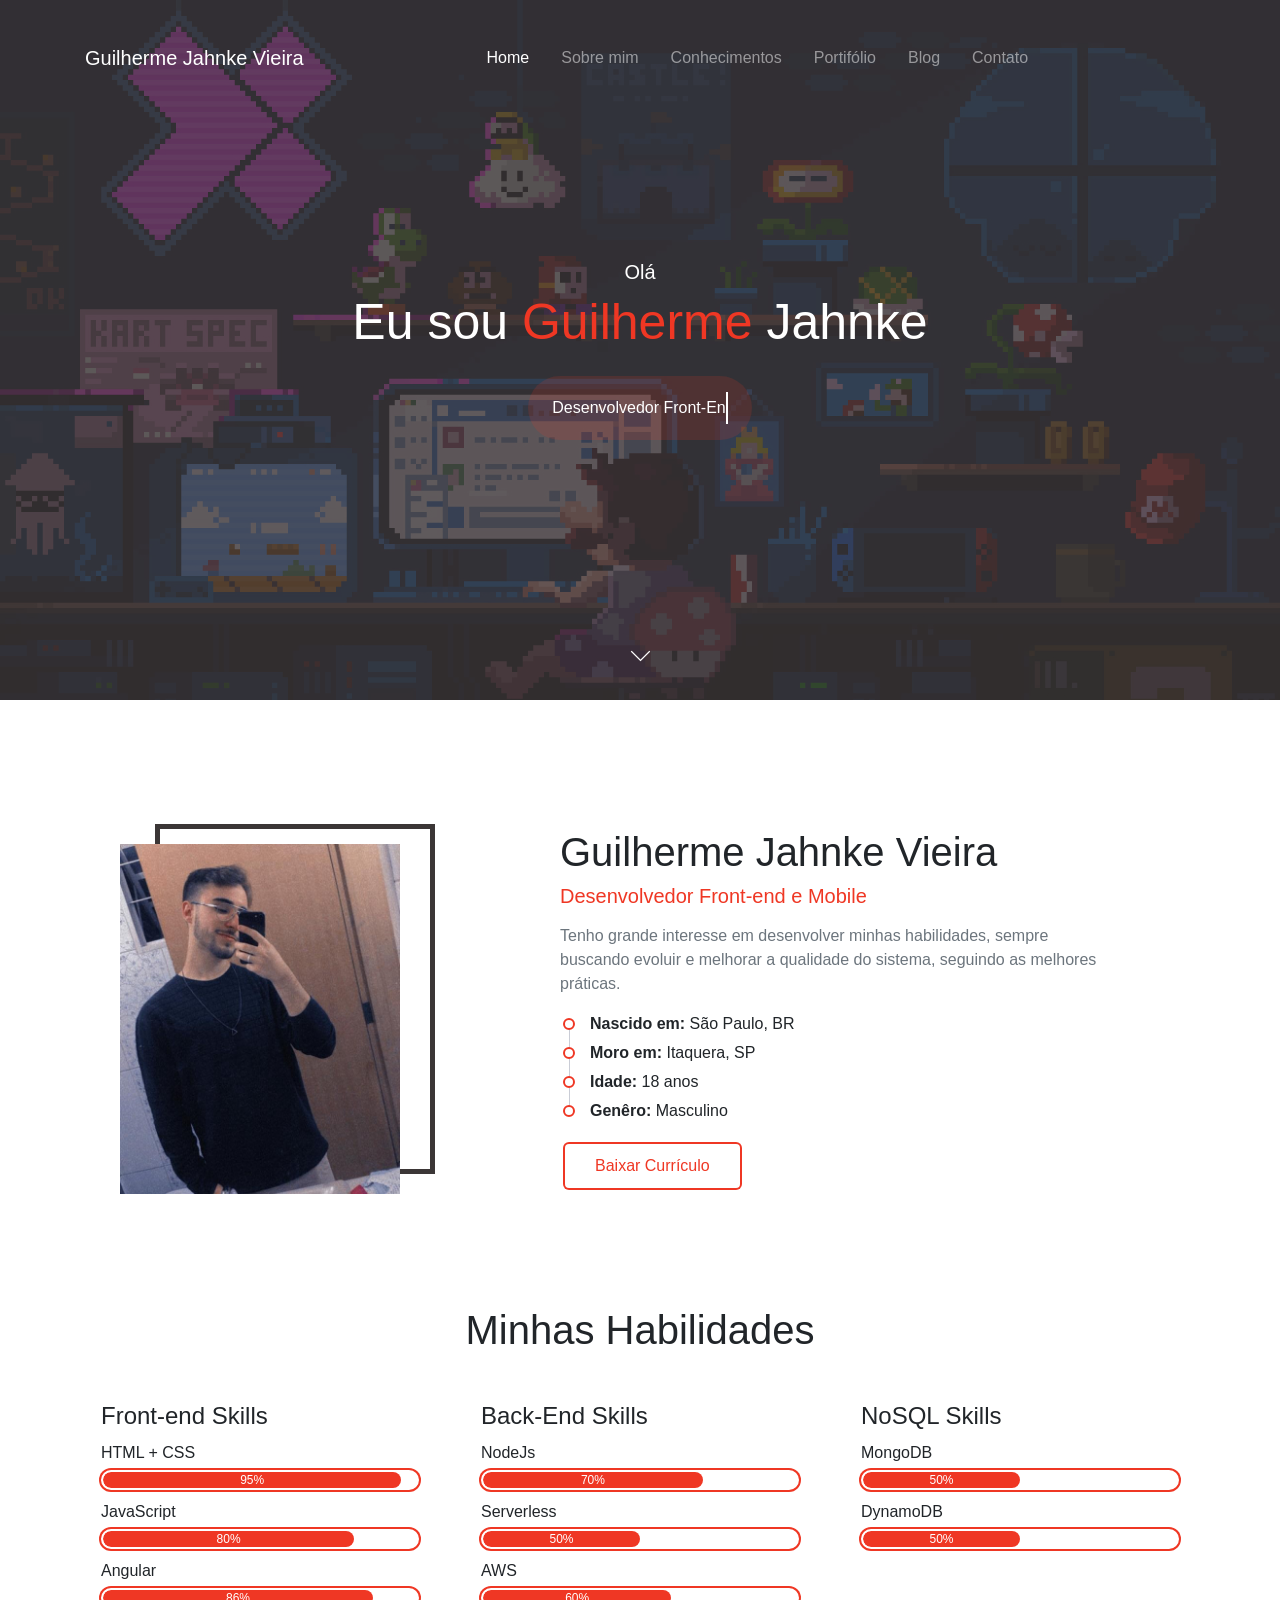
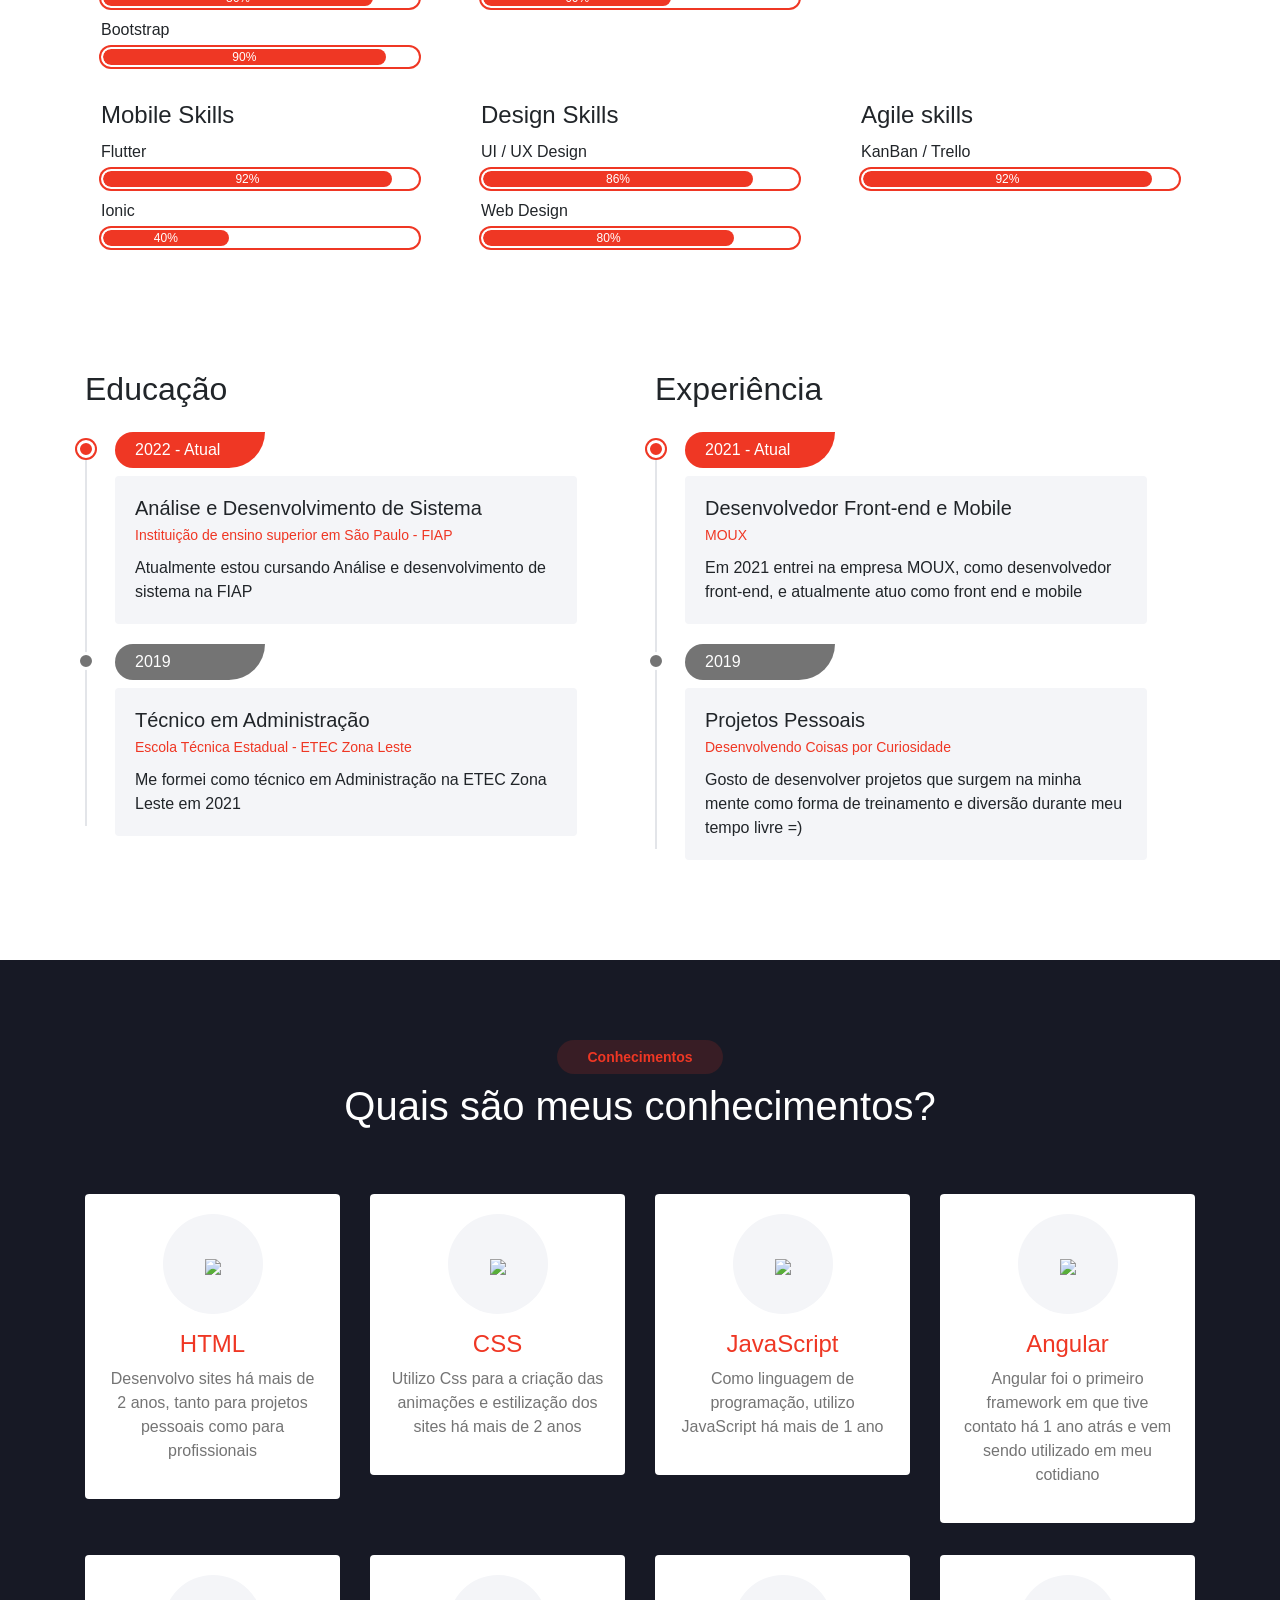
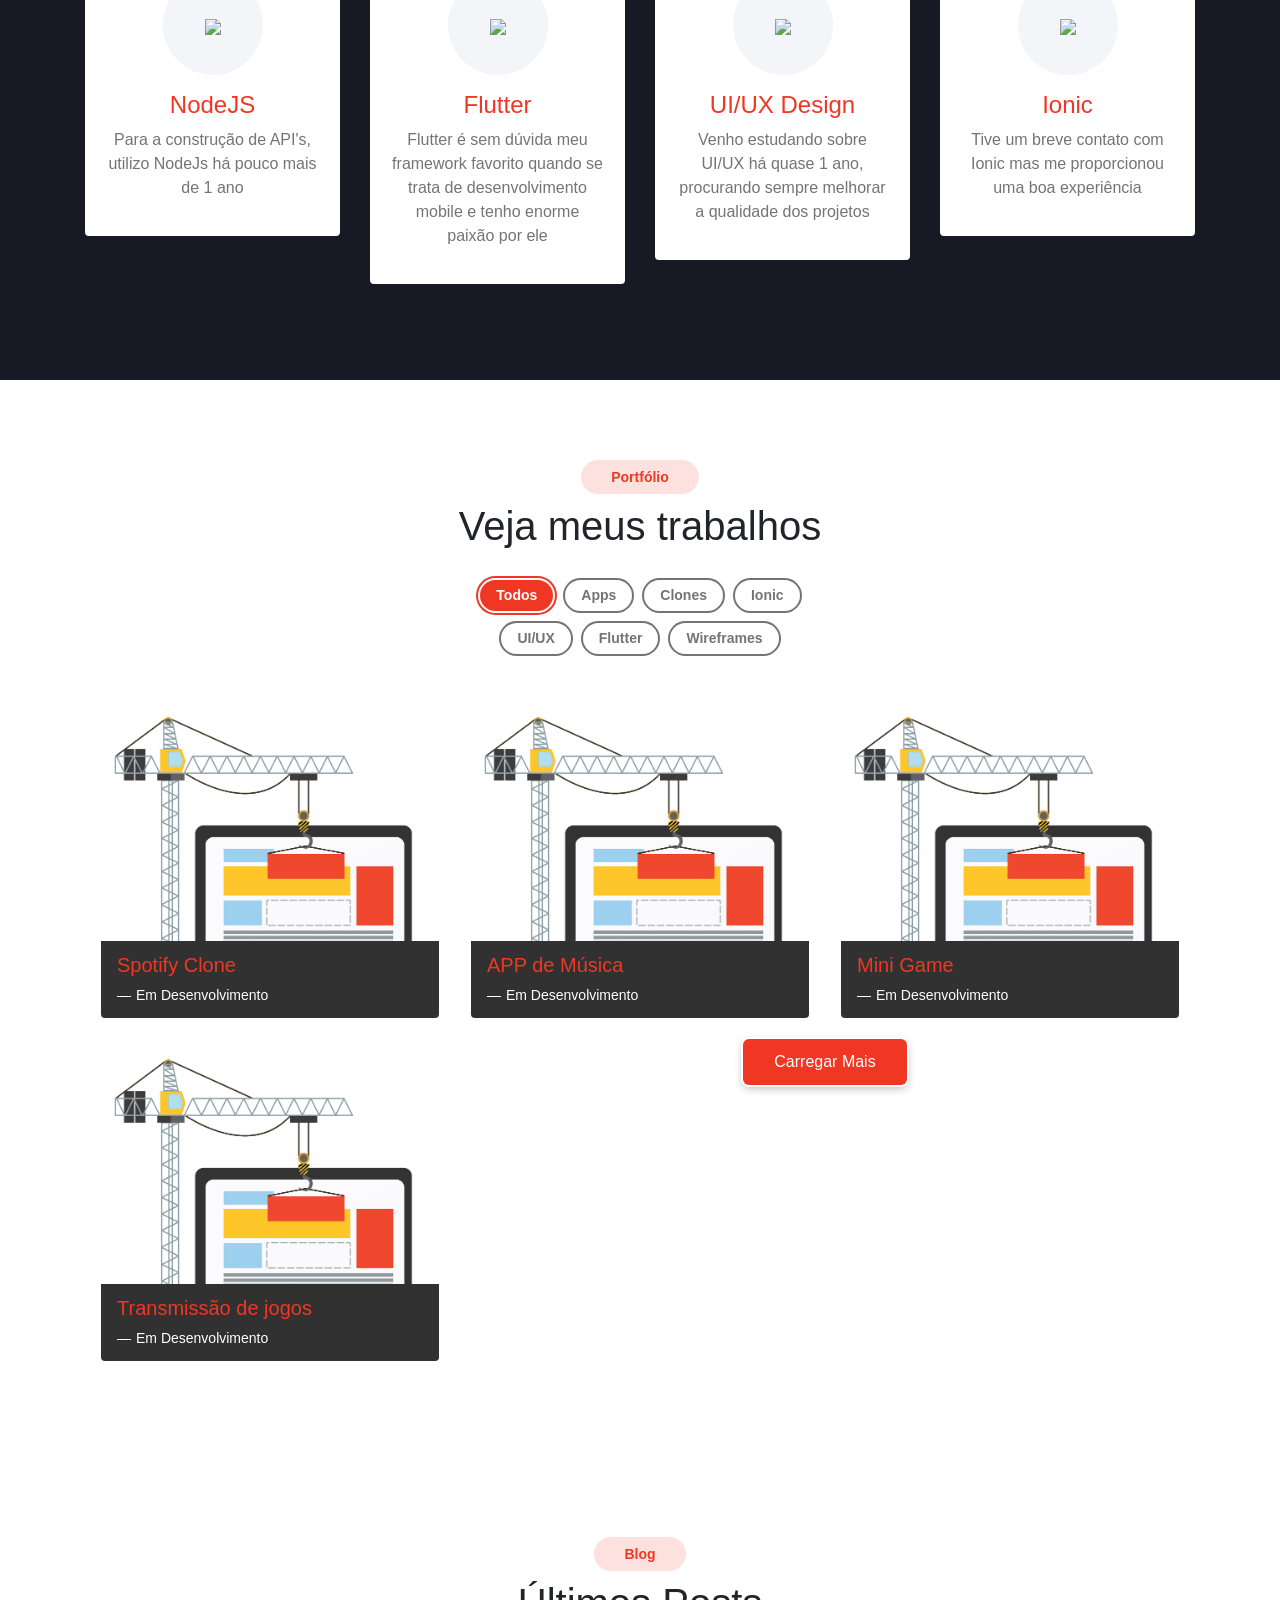
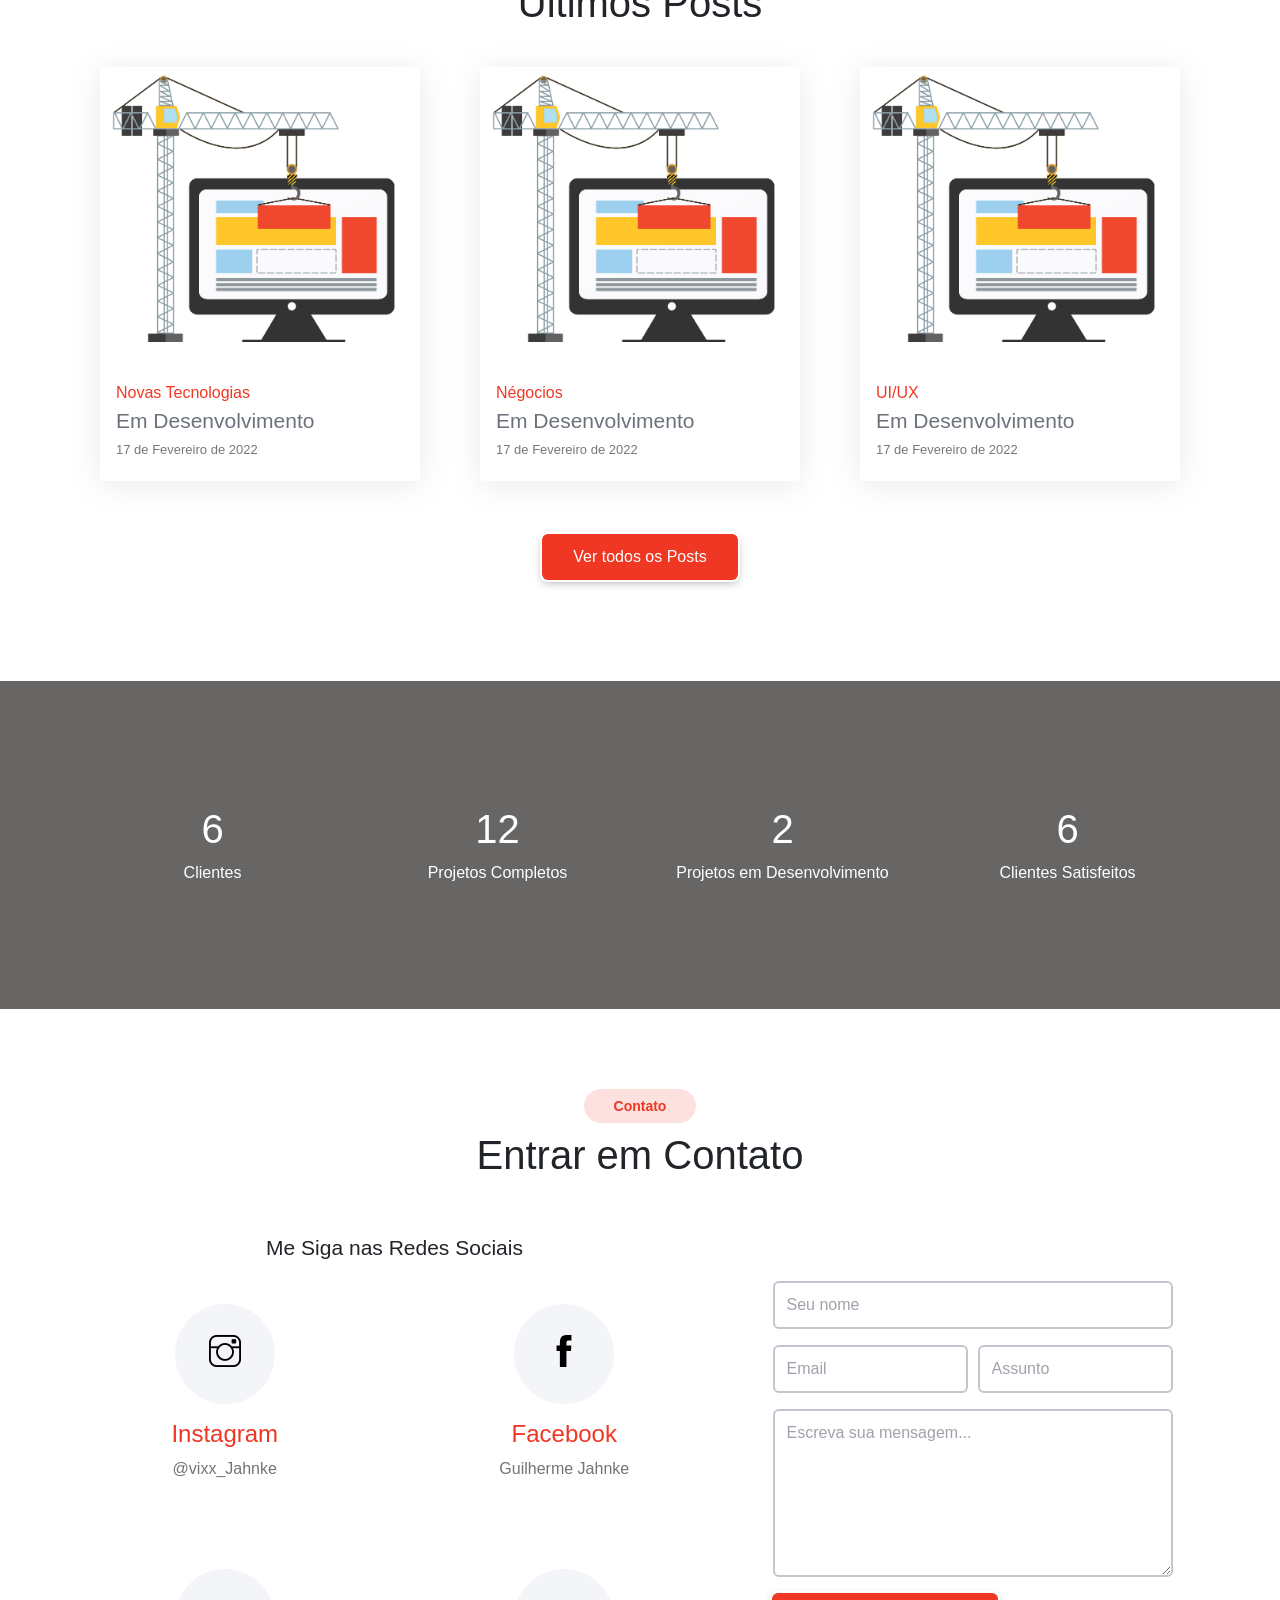
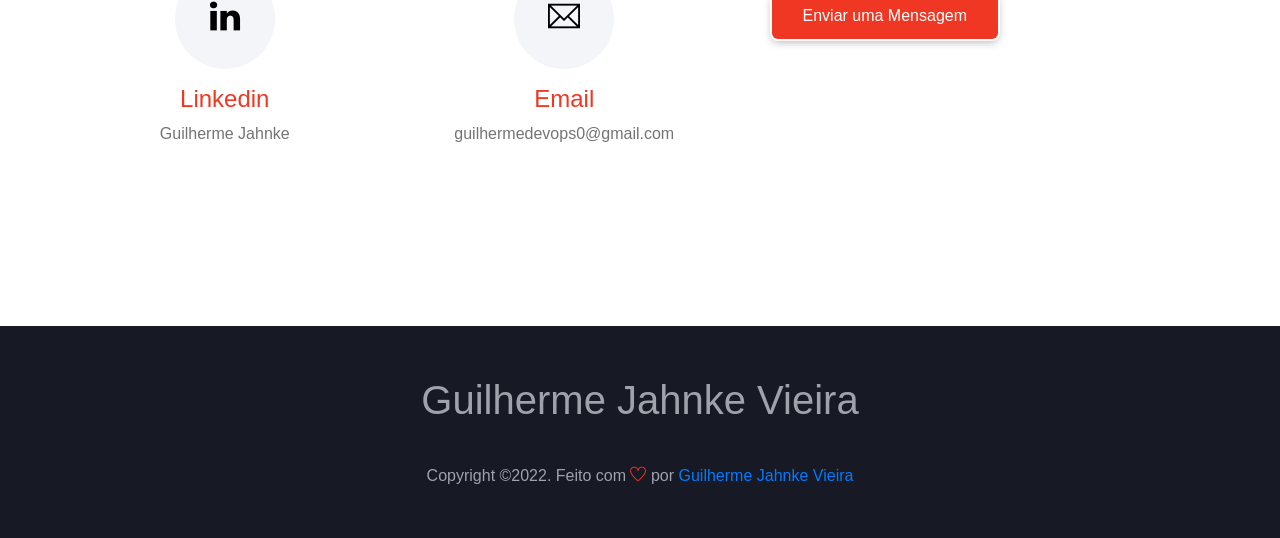
==== commit 9d045b58: "fix: angularJs => angular" ====
--- a/index.html
+++ b/index.html
@@ -131,7 +131,7 @@
               </div>
             </div>
             <div class="progress-wrapper wow fadeInUp">
-              <span class="caption">AngularJs</span>
+              <span class="caption">Angular</span>
               <div class="progress">
                 <div class="progress-bar" role="progressbar" style="width: 86%;" aria-valuenow="75" aria-valuemin="0" aria-valuemax="100">86%</div>
               </div>
@@ -327,11 +327,11 @@
         <div class="col-md-6 col-lg-4 col-xl-3">
           <div class="card card-service wow fadeInUp">
             <div class="icon">
-              <span><img src="https://img.icons8.com/color/48/000000/angularjs.png"></span>
-            </div>
-            <div class="caption">
-              <h4 class="fg-theme">AngularJs</h4>
-              <p>AngularJs foi o primeiro framework em que tive contato há 1 ano atrás e vem sendo utilizado em meu cotidiano</p>
+              <span><img src="https://img.icons8.com/external-tal-revivo-shadow-tal-revivo/24/000000/external-angular-a-typescript-based-open-source-web-application-framework-logo-shadow-tal-revivo.png"></span>
+            </div>
+            <div class="caption">
+              <h4 class="fg-theme">Angular</h4>
+              <p>Angular foi o primeiro framework em que tive contato há 1 ano atrás e vem sendo utilizado em meu cotidiano</p>
             </div>
           </div>
         </div>
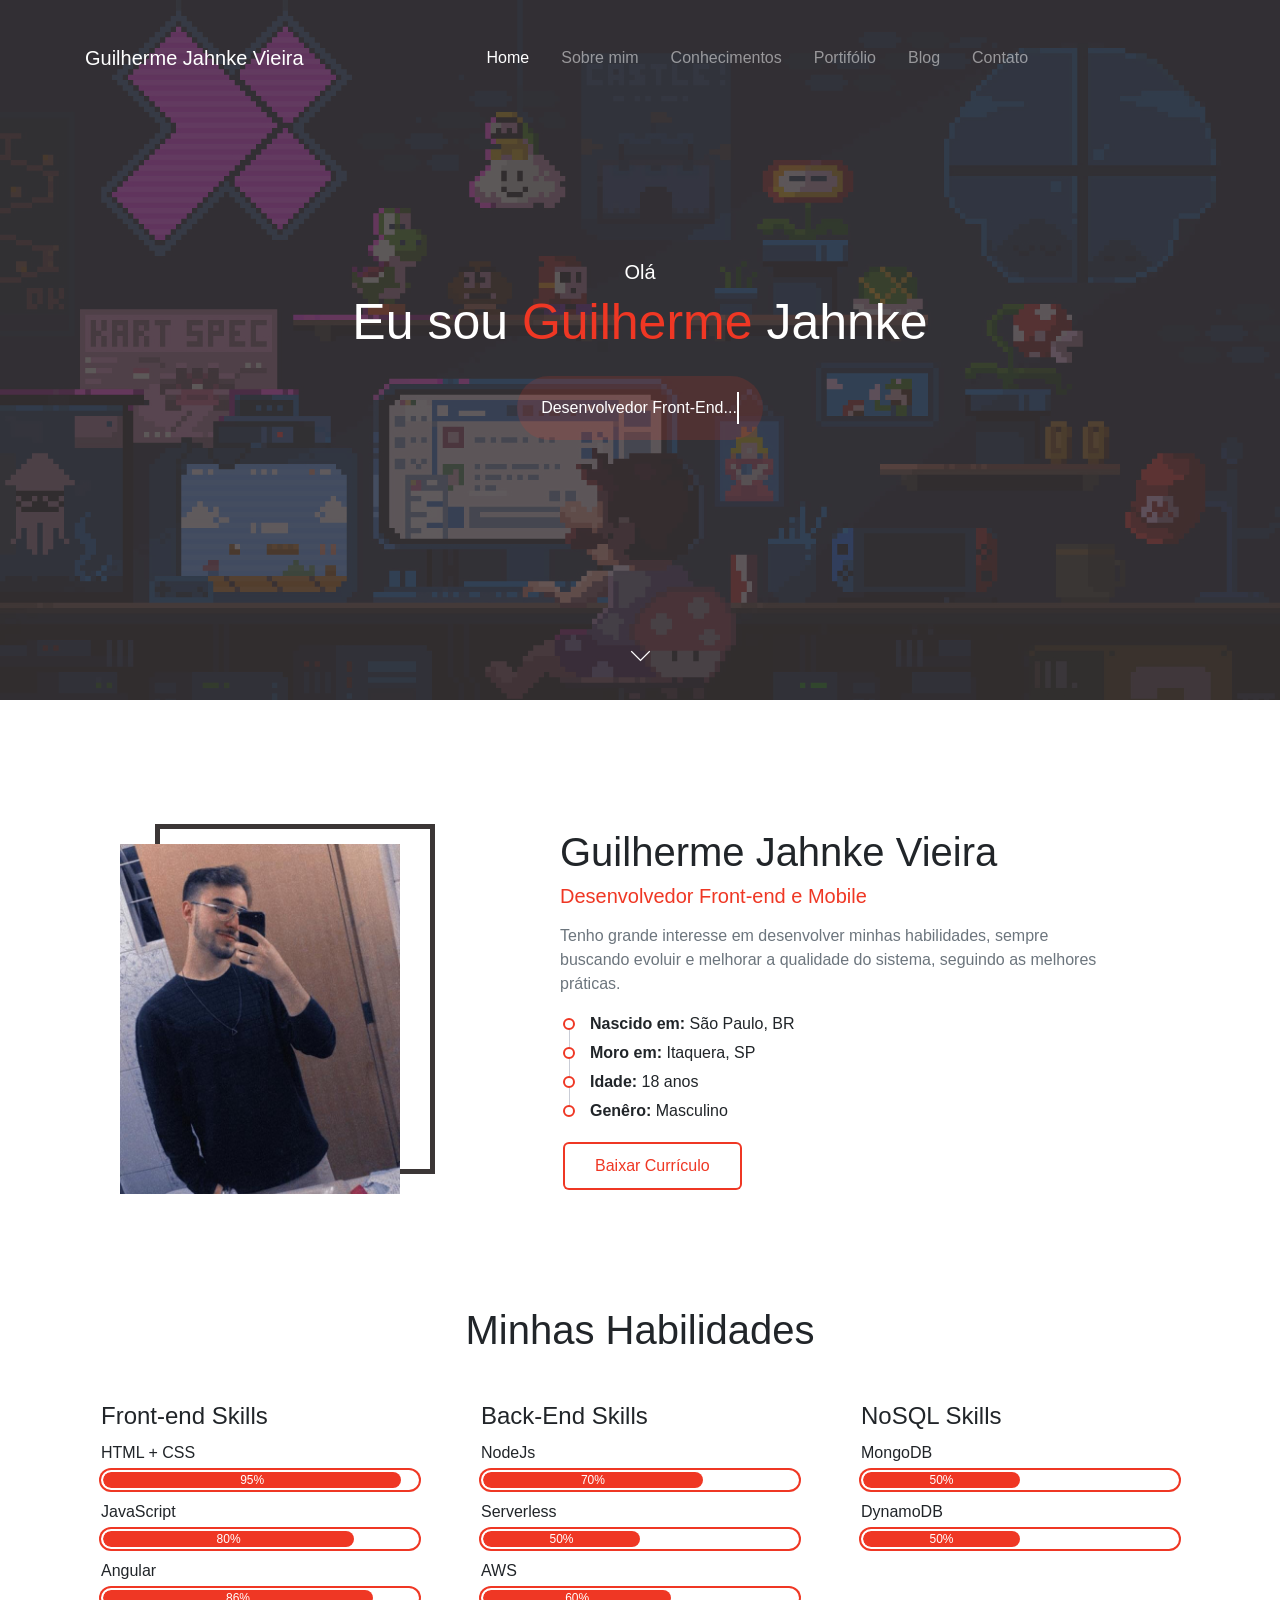
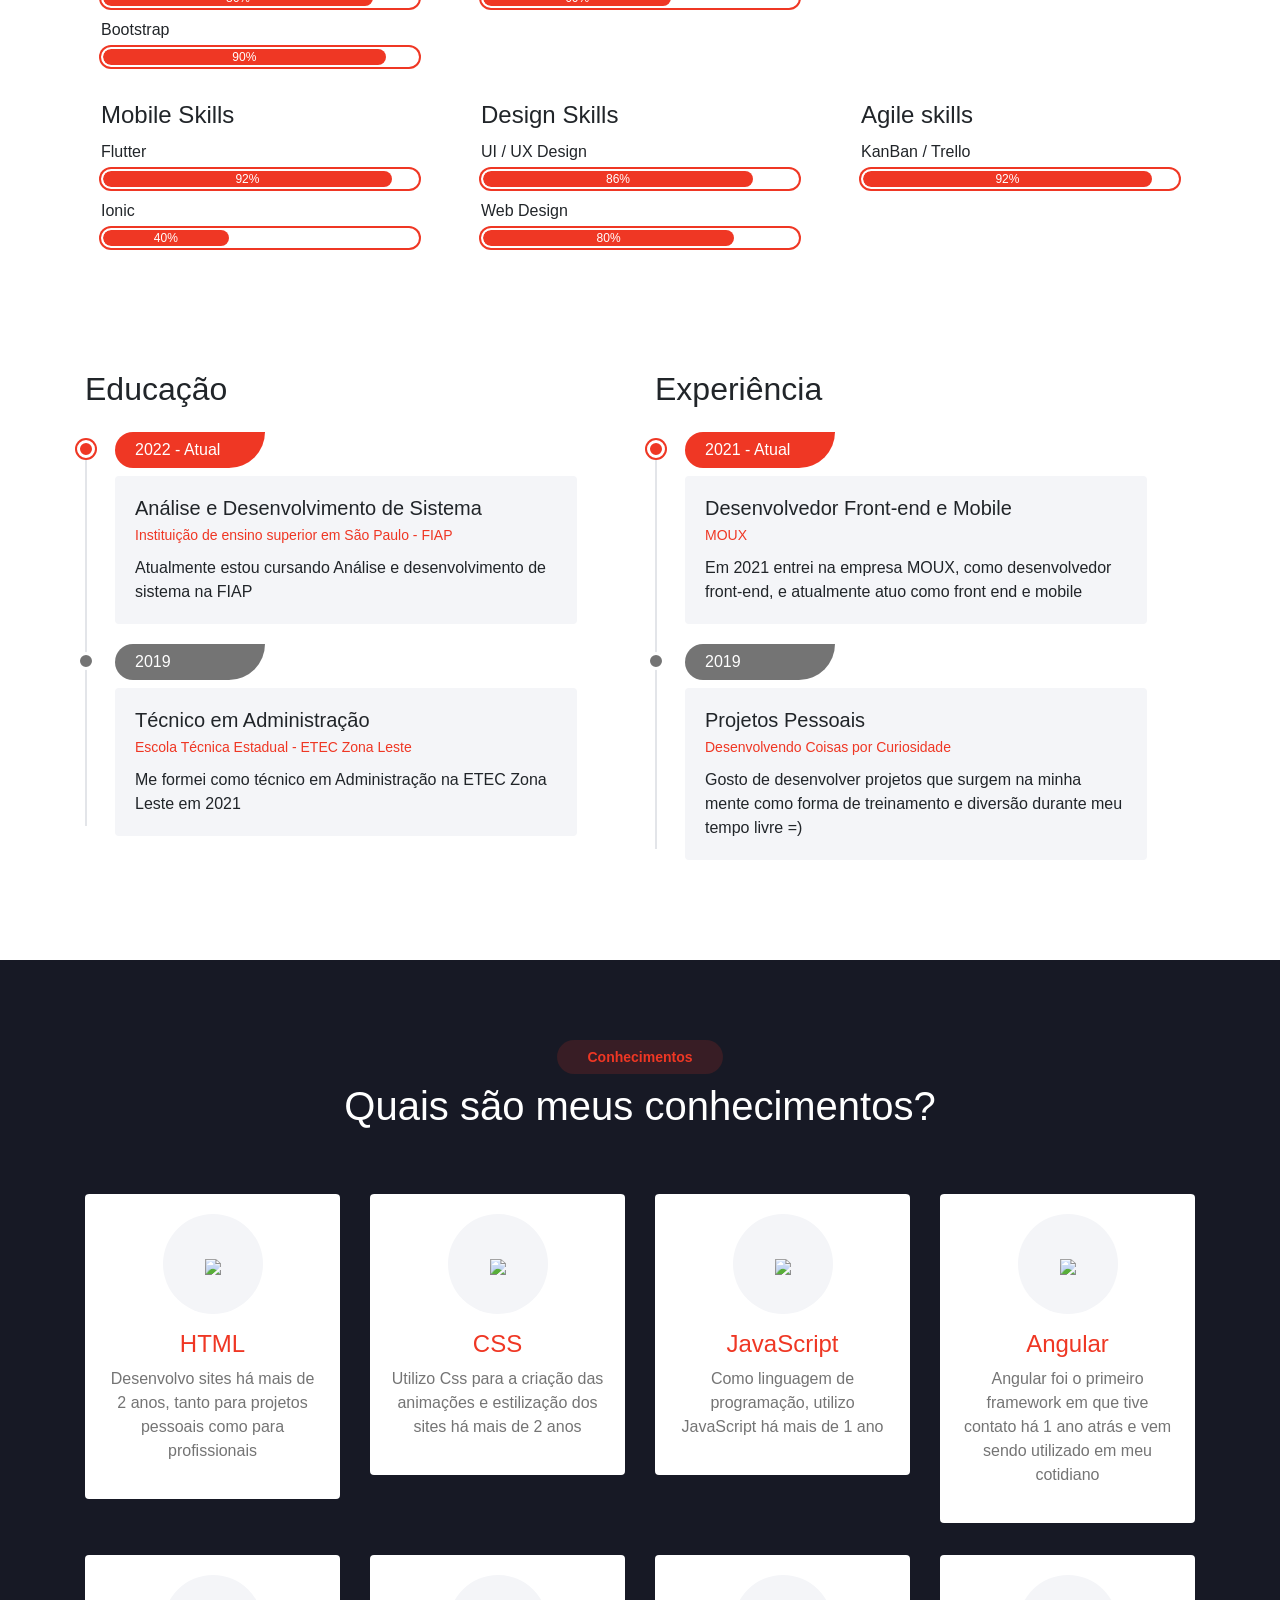
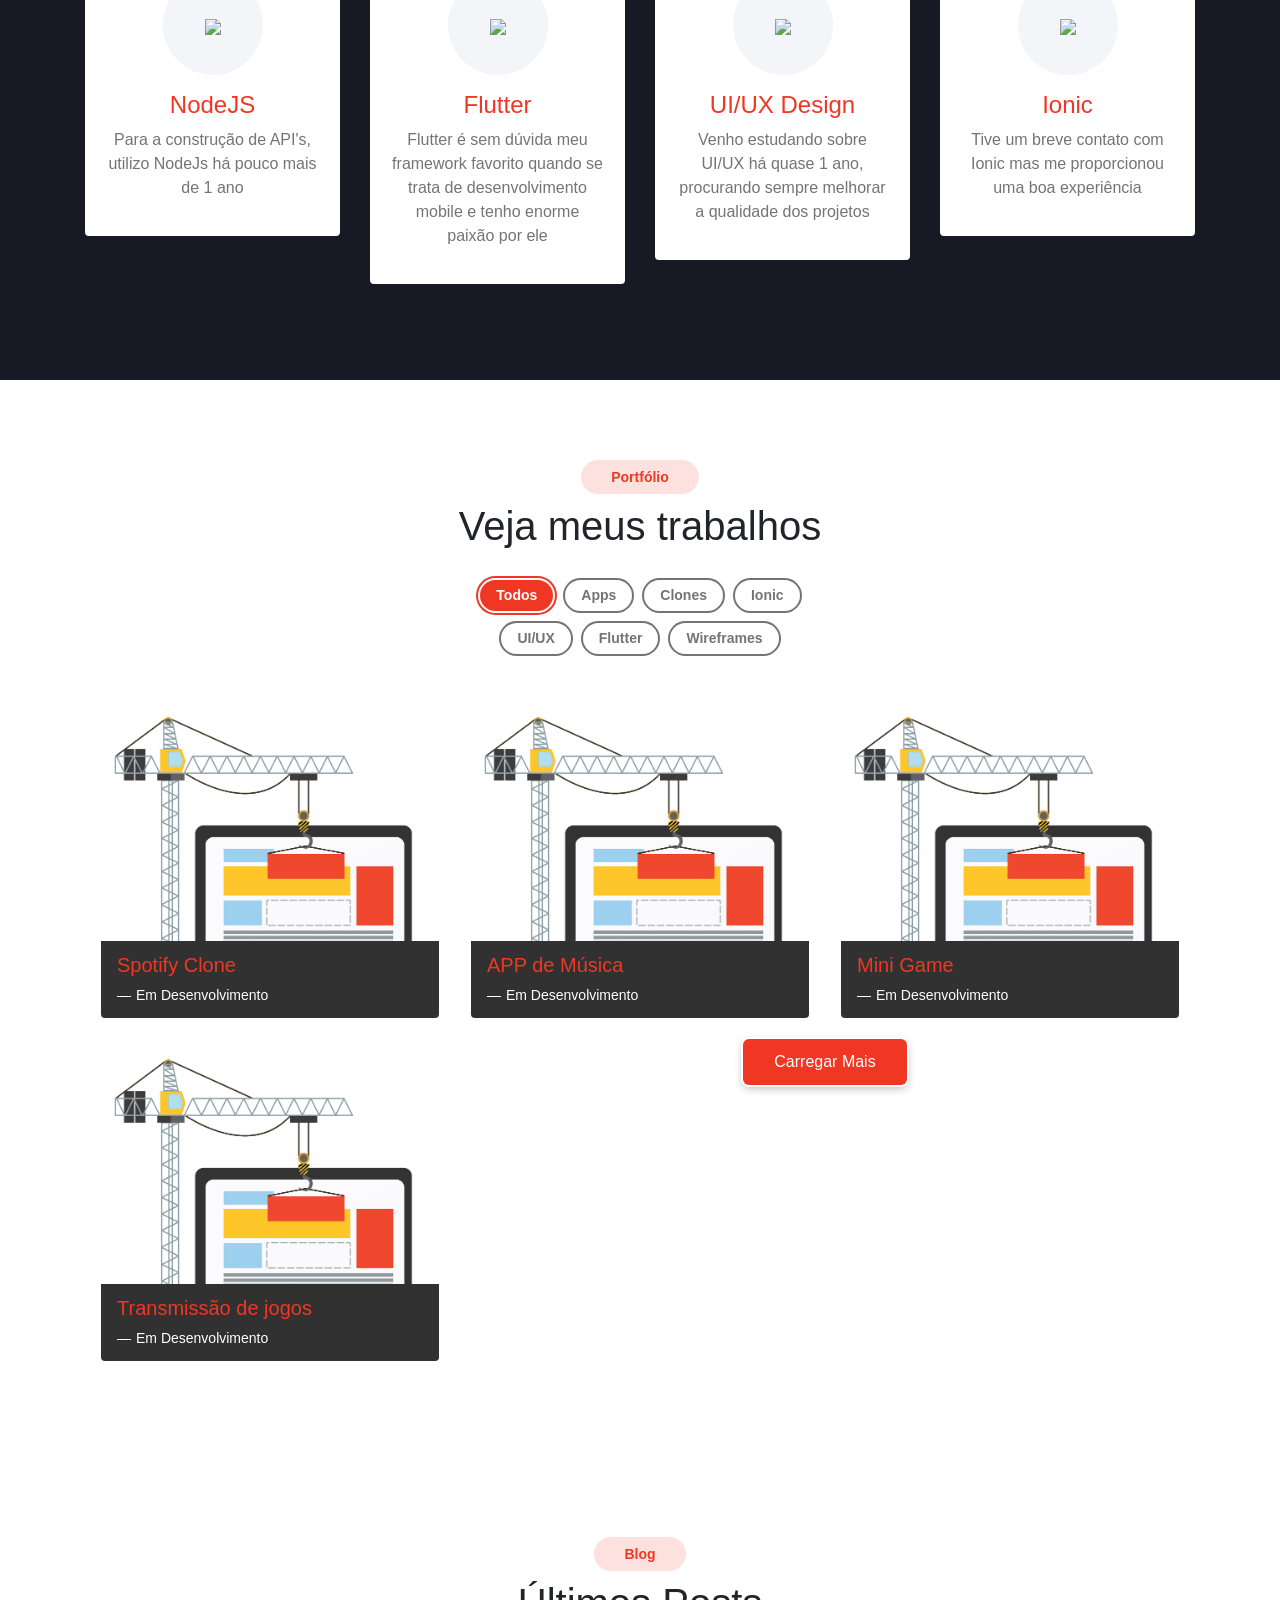
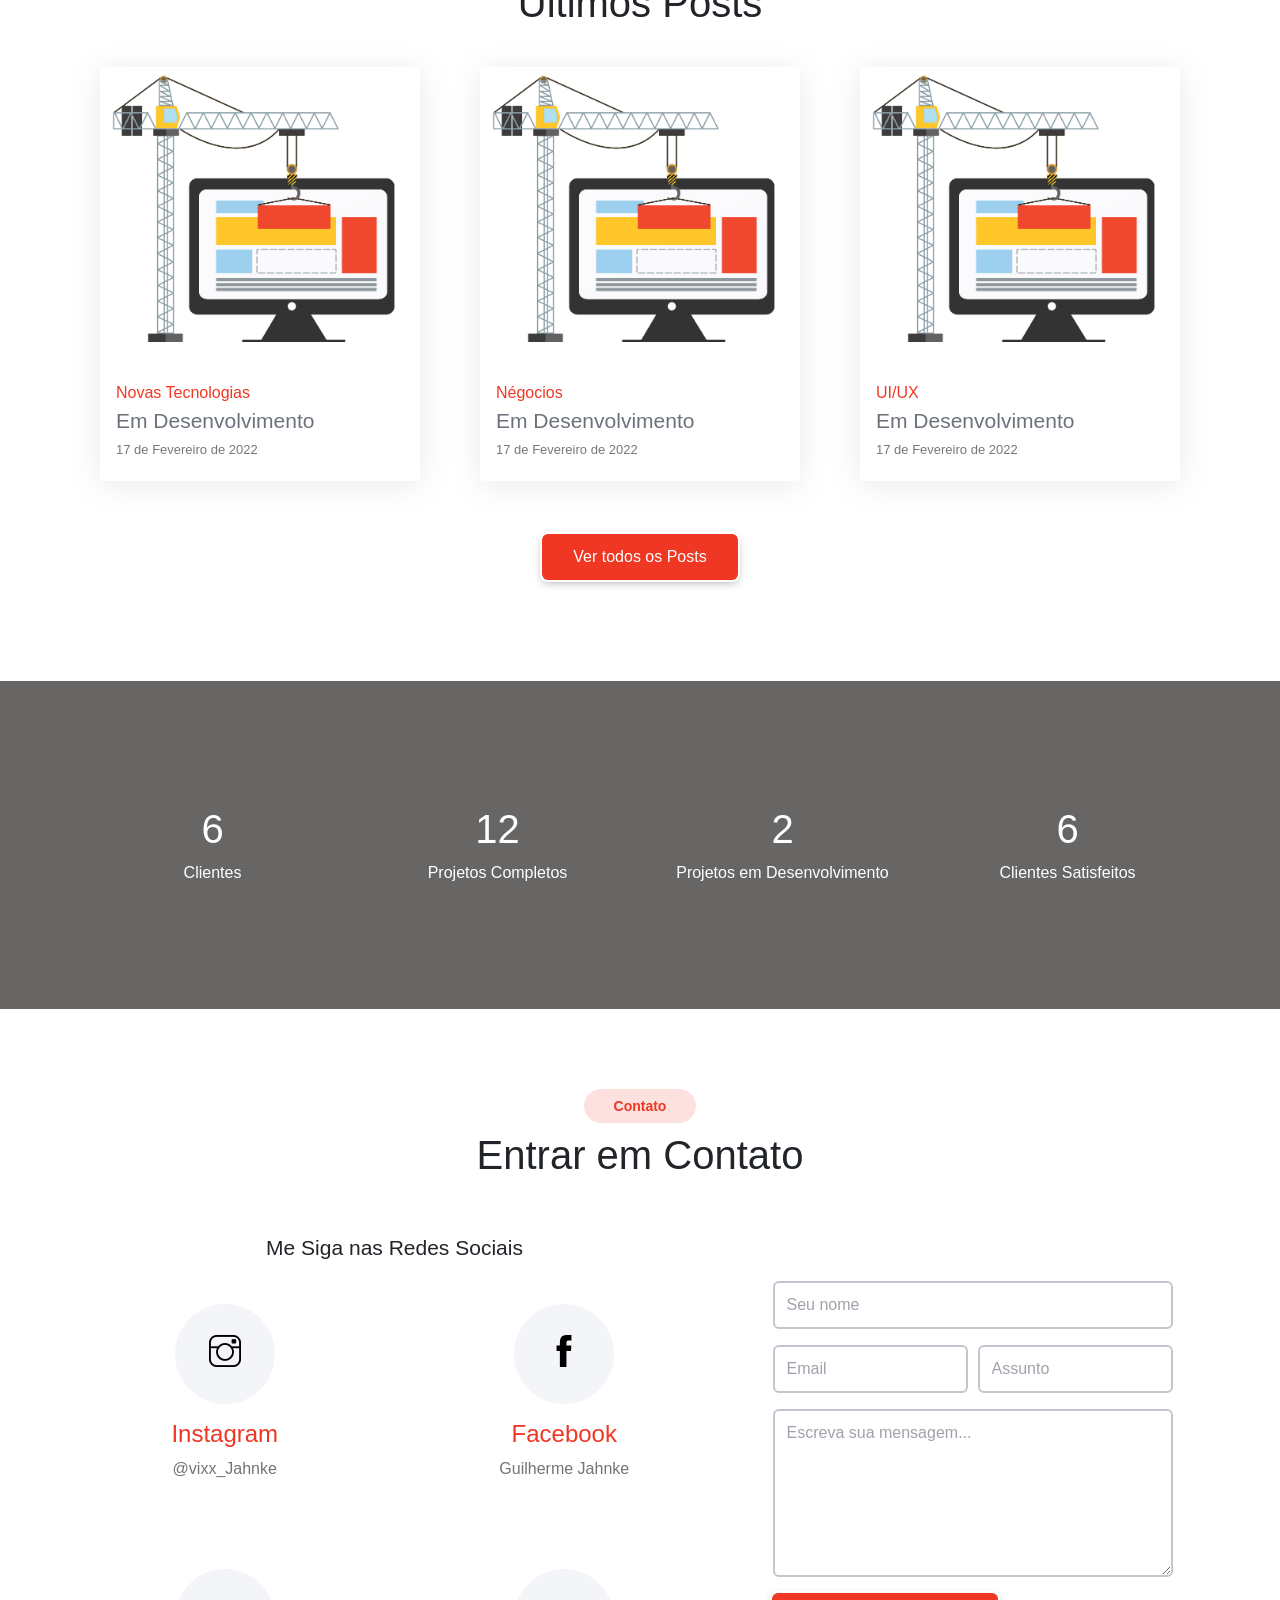
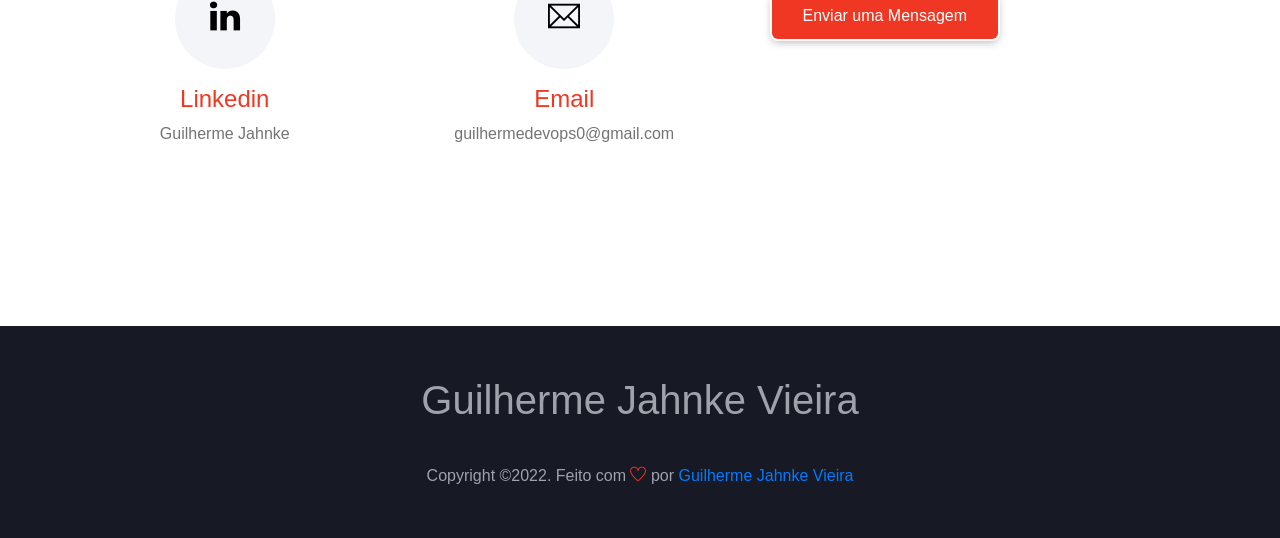
==== commit bc9e7b74: "feat: initial contact form" ====
--- a/index.html
+++ b/index.html
@@ -580,18 +580,18 @@
           <form class="vg-contact-form">
             <div class="form-row">
               <div class="col-12 mt-3 wow fadeInUp">
-                <input class="form-control" type="text" name="Name" placeholder="Seu nome">
+                <input class="form-control" type="text" name="Name" placeholder="Seu nome" id="name">
               </div>
               <div class="col-6 mt-3 wow fadeInUp">
-                <input class="form-control" type="text" name="Email" placeholder="Email">
+                <input class="form-control" type="text" name="Email" placeholder="Email" id="email">
               </div>
               <div class="col-6 mt-3 wow fadeInUp">
-                <input class="form-control" type="text" name="Subject" placeholder="Assunto">
+                <input class="form-control" type="text" name="Subject" placeholder="Assunto" id="about">
               </div>
               <div class="col-12 mt-3 wow fadeInUp">
-                <textarea class="form-control" name="Message" rows="6" placeholder="Escreva sua mensagem..."></textarea>
-              </div>
-              <button type="submit" class="btn btn-theme mt-3 wow fadeInUp ml-1">Enviar uma Mensagem</button>
+                <textarea class="form-control" name="Message" rows="6" placeholder="Escreva sua mensagem..." id="message"></textarea>
+              </div>
+              <button  class="btn btn-theme mt-3 wow fadeInUp ml-1" value="SendContect()">Enviar uma Mensagem</button>
             </div>
           </form>
         </div>
@@ -625,6 +625,28 @@
 }
 
   </script>
+  <script>
+    function SendContect(){
+    const name = document.getElementById('name');
+    const email = document.getElementById('email');
+    const about = document.getElementById('about');
+    const message = document.getElementById('message');
+
+    console.log("deu certo ${name}, ${email}, ${about}, ${message} ")
+    
+    fetch('https://script.google.com/macros/s/AKfycbxevDgbKi0GNP4I3wx6SpnuFoAtJ0CnpNm4JjSSkhorde7joqugsu6KvQW6040EFuPQxA/exec?name=${name}&email=${email}&about=${about}&message=${message}', {
+      method: 'GET',
+    })
+      .then(response => response.json())
+      .then(data => {
+          console.log('Success:', data);
+        })
+    .catch((error) => {
+            console.error('Error:', error);
+      });
+    }
+
+  </script>
   
   <script src="assets/js/jquery-3.5.1.min.js"></script>
     
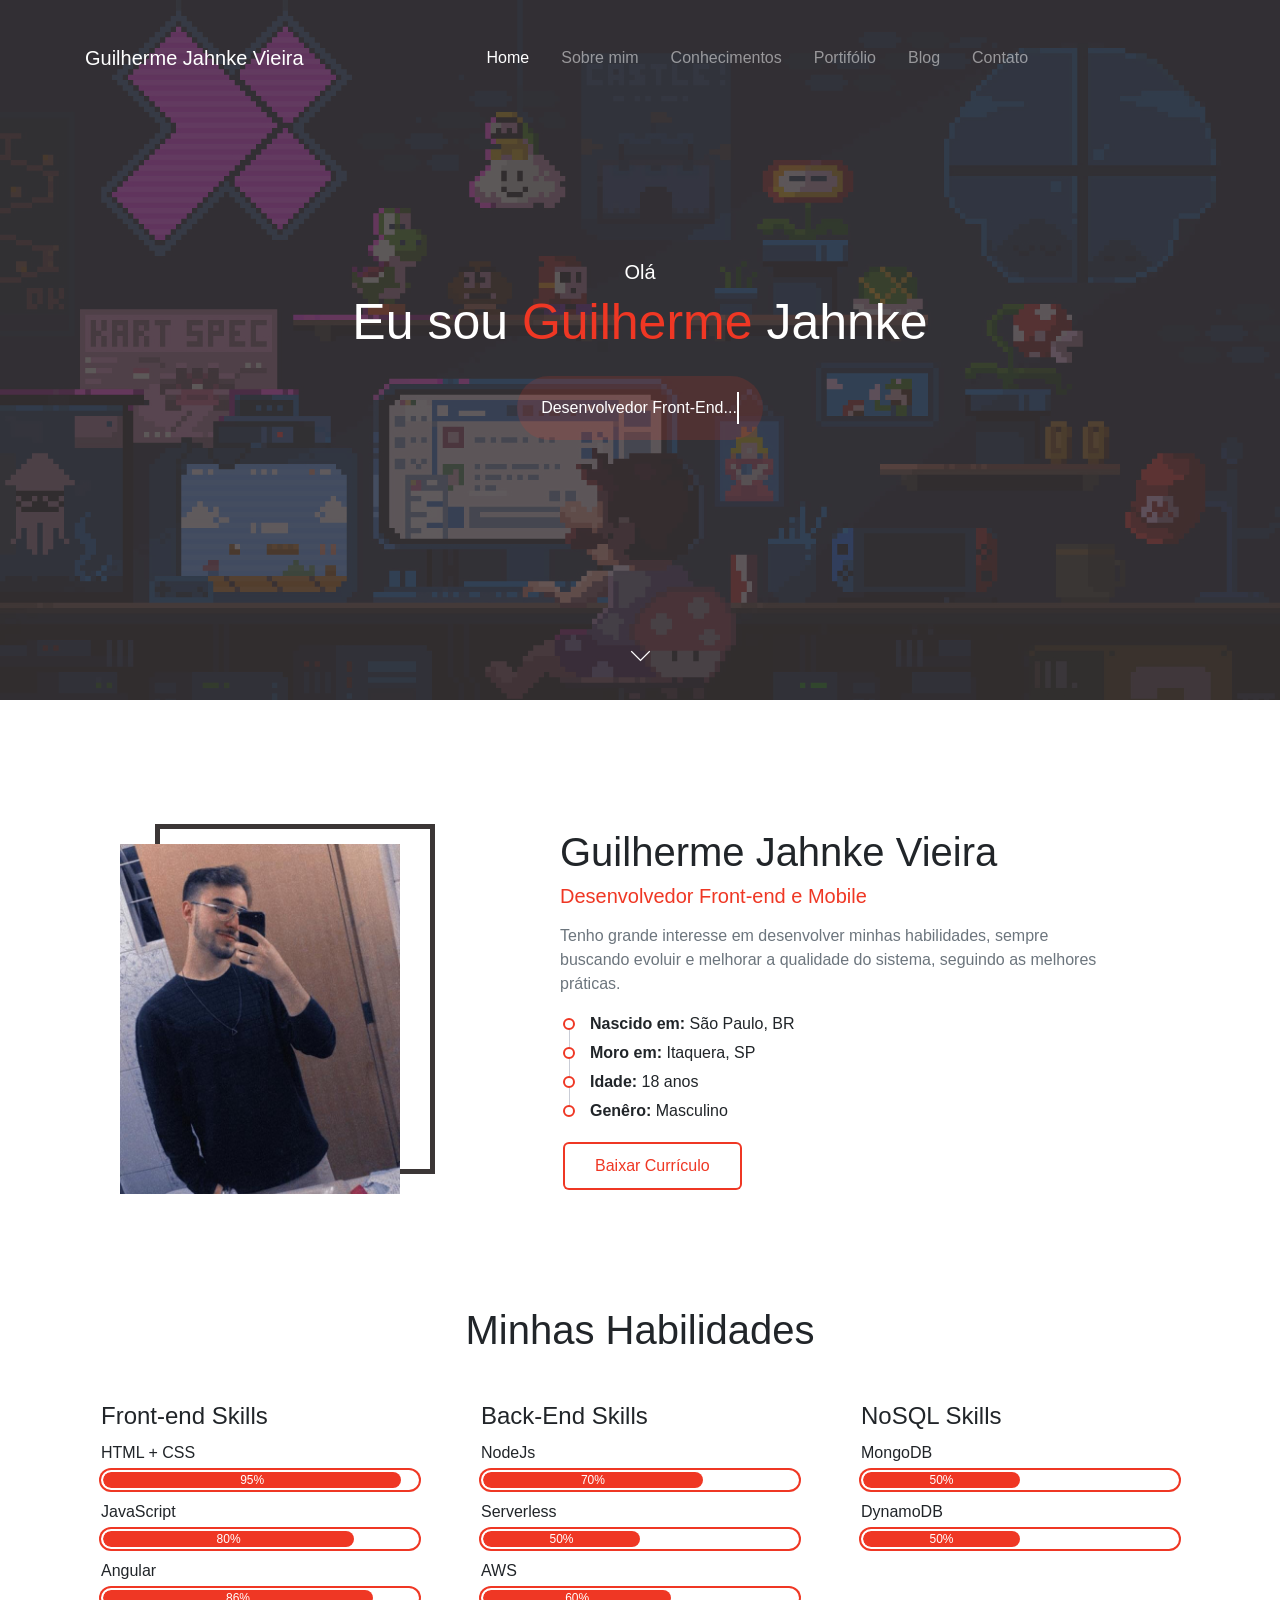
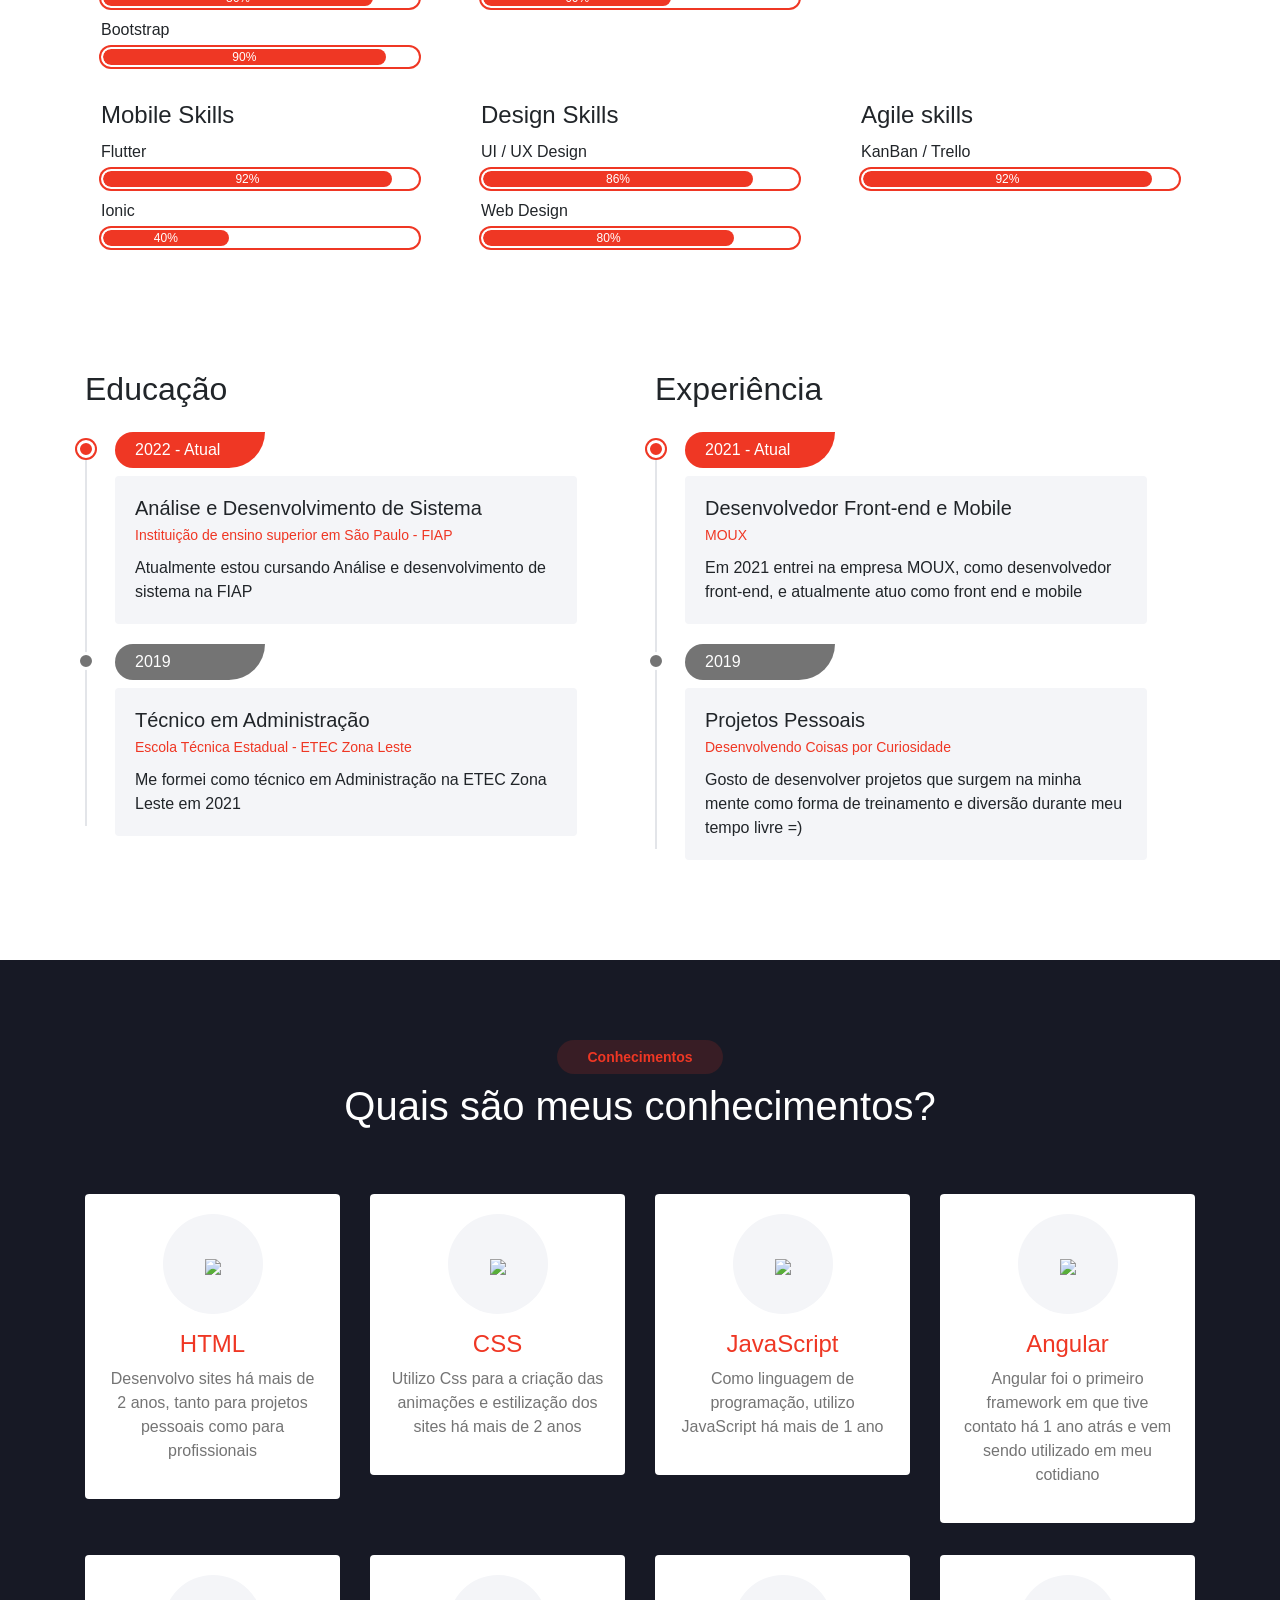
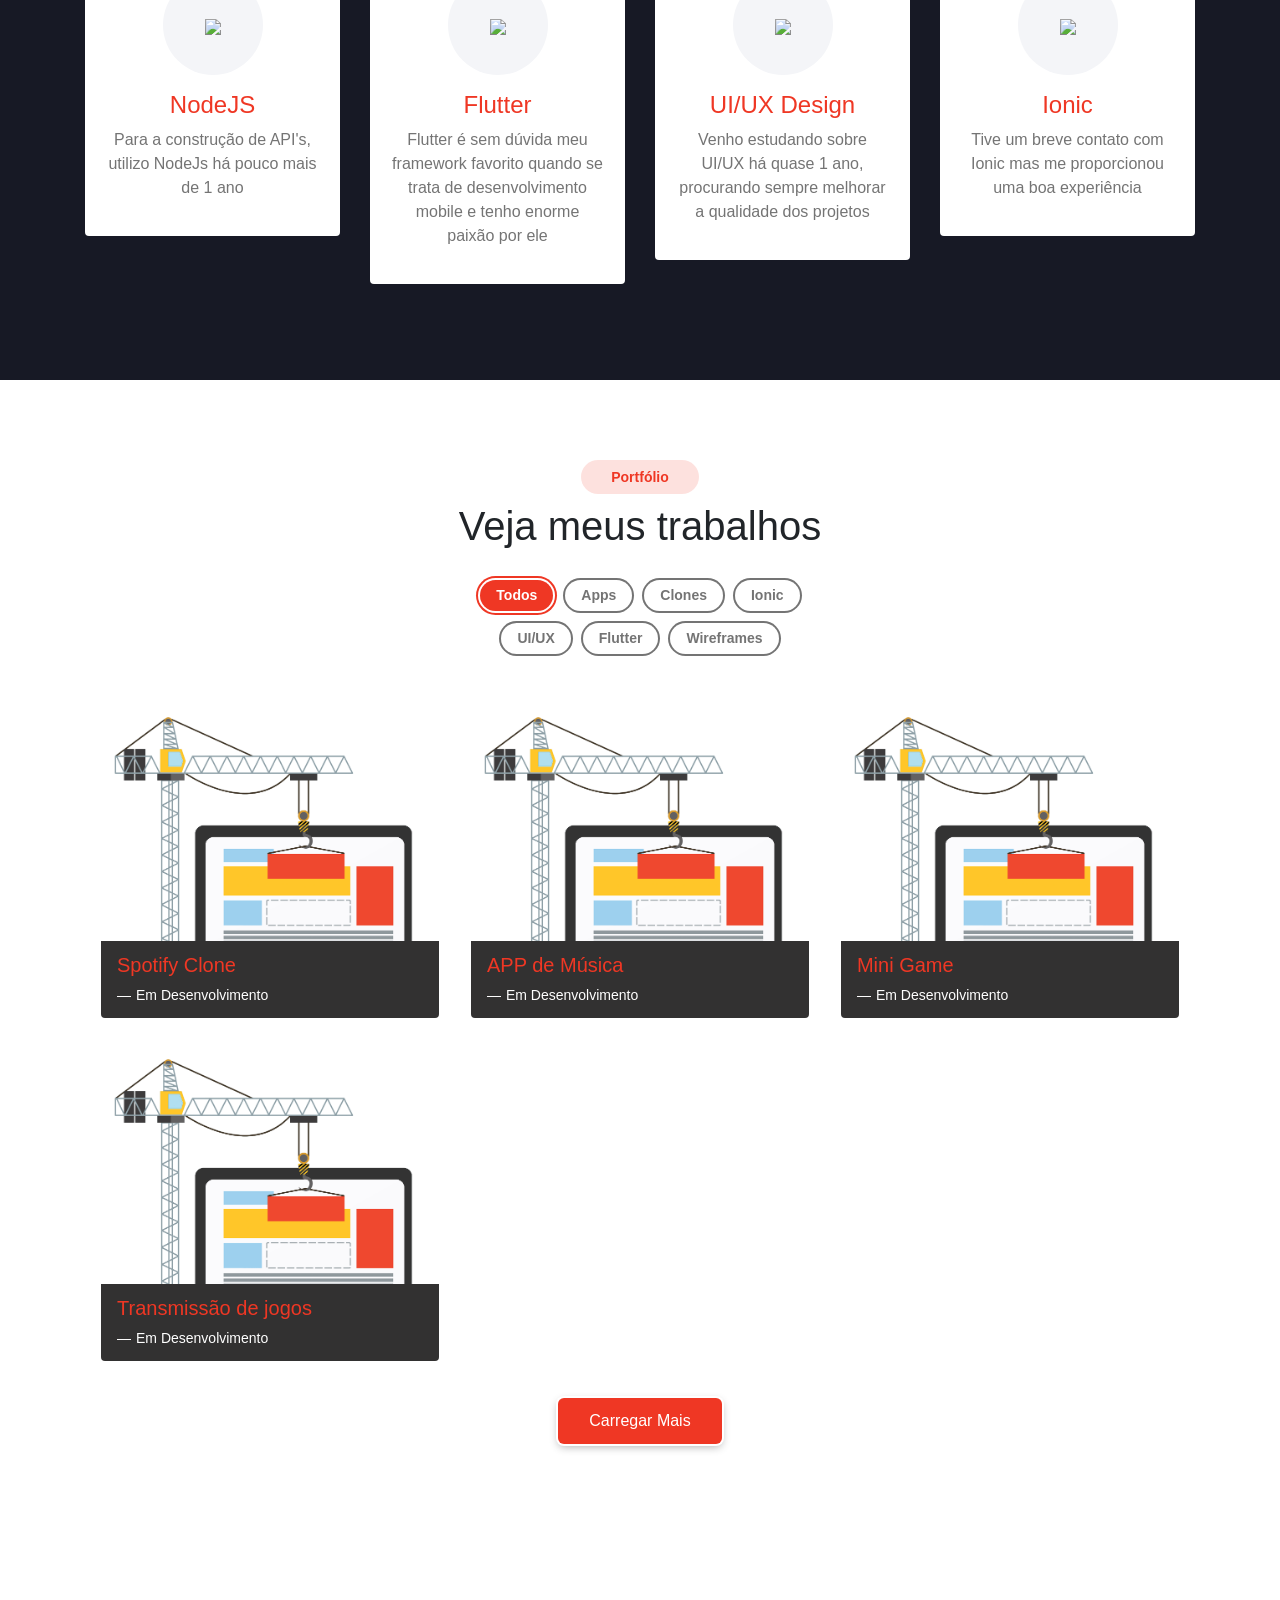
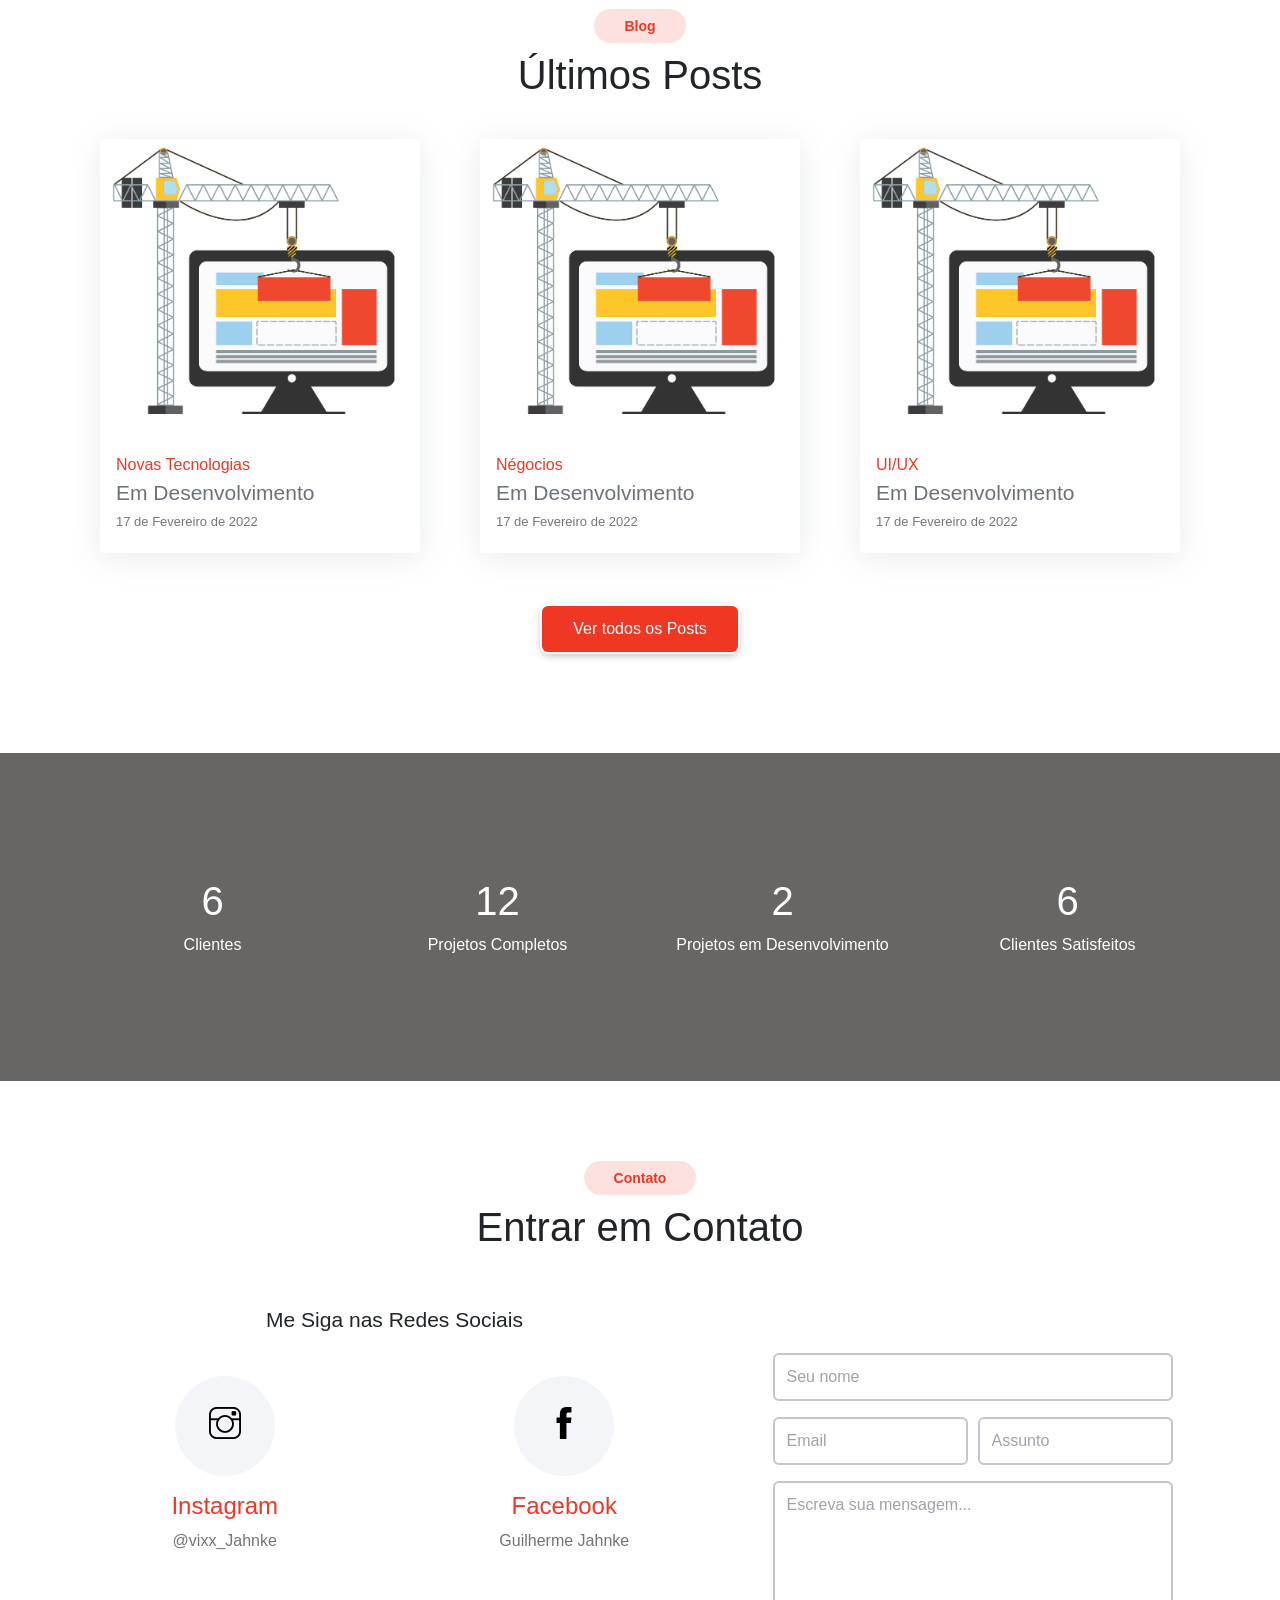
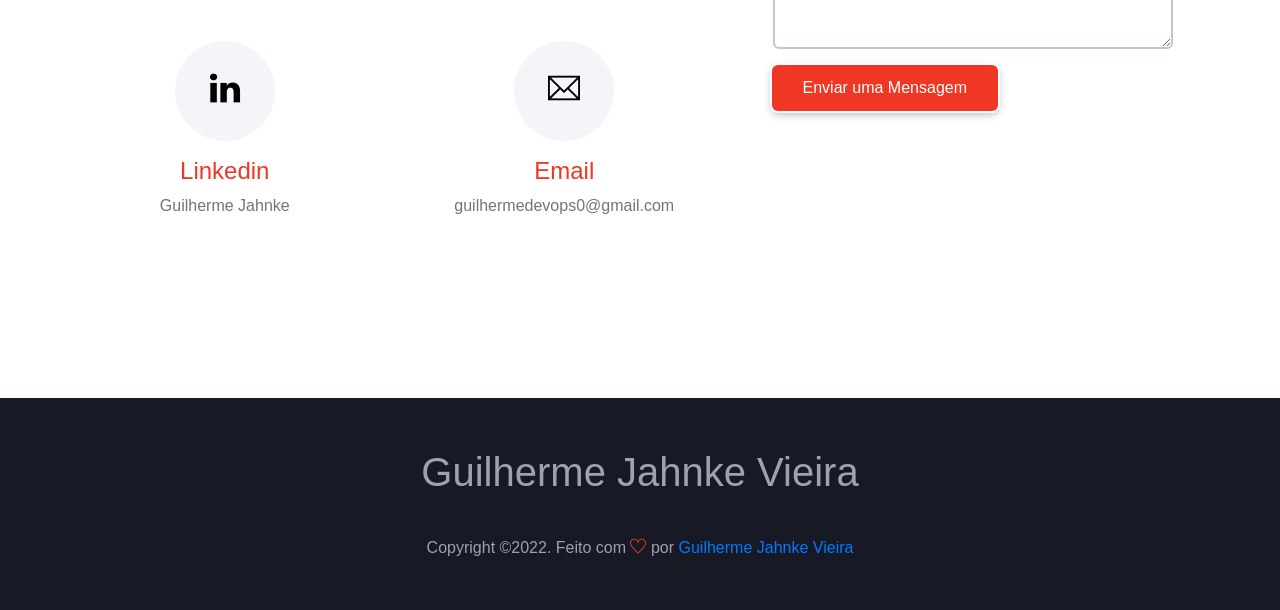
==== commit 4decd749: "clear project" ====
--- a/index.html
+++ b/index.html
@@ -4,15 +4,10 @@
   <meta charset="UTF-8">
   <meta name="viewport" content="width=device-width, initial-scale=1.0">
   
-  <meta http-equiv="X-UA-Compatible" content="ie=edge">
-  
-  <meta name="copyright" content="MACode ID, https://www.macodeid.com/">
-  
   <title>Guilherme Jahnke Vieira</title>
 
   <link rel="shortcut icon" href="assets/favicon.ico" type="image/x-icon">
   
-  <link rel="stylesheet" type="text/css" href="assets/css/themify-icons.css">
   <link rel="stylesheet" type="text/css" href="assets/css/themify-icons.css">
   
   <link rel="stylesheet" type="text/css" href="assets/css/bootstrap.css">
@@ -586,12 +581,17 @@
                 <input class="form-control" type="text" name="Email" placeholder="Email" id="email">
               </div>
               <div class="col-6 mt-3 wow fadeInUp">
-                <input class="form-control" type="text" name="Subject" placeholder="Assunto" id="about">
+                <input class="form-control" type="text" name="Subject" placeholder="Assunto" id="Subject">
               </div>
               <div class="col-12 mt-3 wow fadeInUp">
                 <textarea class="form-control" name="Message" rows="6" placeholder="Escreva sua mensagem..." id="message"></textarea>
               </div>
-              <button  class="btn btn-theme mt-3 wow fadeInUp ml-1" value="SendContect()">Enviar uma Mensagem</button>
+              <div class="popup">
+              <span class="popuptext" id="myPopupSucess">Obrigado por entrar em contato! retornarei em breve...</span>
+              <span class="popuptext" id="myPopupError">Opa, ocorreu um erro, mande novamente mais tarde ou me contato pelas redes sociais!</span>
+              <span class="popuptext" id="myPopupEmpty">É necessário preencher todos os campos para fazer o envio!</span>
+              <button type="button" onclick="SendContect()" class="btn btn-theme mt-3 wow fadeInUp ml-1" >Enviar uma Mensagem</button>
+            </div>
             </div>
           </form>
         </div>
@@ -611,42 +611,6 @@
     </div>
   </div> <!-- End footer -->
   
-  <script>
-var i = 0;
-var txt = 'Lorem ipsum dummy text blabla.';
-var speed = 50;
-
-function typeWriter() {
-  if (i < txt.length) {
-    document.getElementById("demo").innerHTML += txt.charAt(i);
-    i++;
-    setTimeout(typeWriter, speed);
-  }
-}
-
-  </script>
-  <script>
-    function SendContect(){
-    const name = document.getElementById('name');
-    const email = document.getElementById('email');
-    const about = document.getElementById('about');
-    const message = document.getElementById('message');
-
-    console.log("deu certo ${name}, ${email}, ${about}, ${message} ")
-    
-    fetch('https://script.google.com/macros/s/AKfycbxevDgbKi0GNP4I3wx6SpnuFoAtJ0CnpNm4JjSSkhorde7joqugsu6KvQW6040EFuPQxA/exec?name=${name}&email=${email}&about=${about}&message=${message}', {
-      method: 'GET',
-    })
-      .then(response => response.json())
-      .then(data => {
-          console.log('Success:', data);
-        })
-    .catch((error) => {
-            console.error('Error:', error);
-      });
-    }
-
-  </script>
   
   <script src="assets/js/jquery-3.5.1.min.js"></script>
     
@@ -659,24 +623,12 @@
   <script src="assets/vendor/isotope/isotope.pkgd.min.js"></script>
     
   <script src="assets/vendor/nice-select/js/jquery.nice-select.min.js"></script>
-    
-  <script src="assets/vendor/fancybox/js/jquery.fancybox.min.js"></script>
 
   <script src="assets/vendor/wow/wow.min.js"></script>
-
-  <script src="assets/vendor/animateNumber/jquery.animateNumber.min.js"></script>
-
-  <script src="assets/vendor/waypoints/jquery.waypoints.min.js"></script>
-
-  <script src="assets/js/google-maps.js"></script>
     
   <script src="assets/js/topbar-virtual.js"></script>
 
-  <script async defer src="https://maps.googleapis.com/maps/api/js?key=AIzaSyAIA_zqjFMsJM_sxP9-6Pde5vVCTyJmUHM&callback=initMap"></script>
-
   <script src="assets/js/main.js"></script>
-
-  <script src="assets/vendor/typed.js/typed.min.js"></script>
   
 </body>
 </html>
--- a/assets/css/virtual.css
+++ b/assets/css/virtual.css
@@ -34,6 +34,67 @@
     --theme-orange: #fd7e14;
     --theme-purple: #6f42c1;
 }
+
+.popup {
+    position: relative;
+    display: inline-block;
+    cursor: pointer;
+    -webkit-user-select: none;
+    -moz-user-select: none;
+    -ms-user-select: none;
+    user-select: none;
+  }
+  
+  /* The actual popup */
+  .popup .popuptext {
+    visibility: hidden;
+    width: 200px;
+    background-color: #555;
+    color: #fff;
+    text-align: center;
+    border-radius: 6px;
+    padding: 8px 0;
+    position: absolute;
+    z-index: 1;
+    bottom: 125%;
+    left: 50%;
+    margin-left: -80px;
+  }
+  
+  /* Popup arrow */
+  .popup .popuptext::after {
+    content: "";
+    position: absolute;
+    top: 100%;
+    left: 50%;
+    margin-left: -5px;
+    border-width: 5px;
+    border-style: solid;
+    border-color: #555 transparent transparent transparent;
+  }
+  
+  /* Toggle this class - hide and show the popup */
+  .popup .show {
+    visibility: visible;
+    -webkit-animation: fadeIn 1s;
+    animation: fadeIn 1s;
+  }
+  .popup .hidden {
+    visibility: hidden;
+    -webkit-animation: fadeIn 1s;
+    animation: fadeIn 1s;
+  }
+  
+  /* Add animation (fade in the popup) */
+  @-webkit-keyframes fadeIn {
+    from {opacity: 0;} 
+    to {opacity: 1;}
+  }
+  
+  @keyframes fadeIn {
+    from {opacity: 0;}
+    to {opacity:1 ;}
+  }
 
 /* Light */
 @font-face {
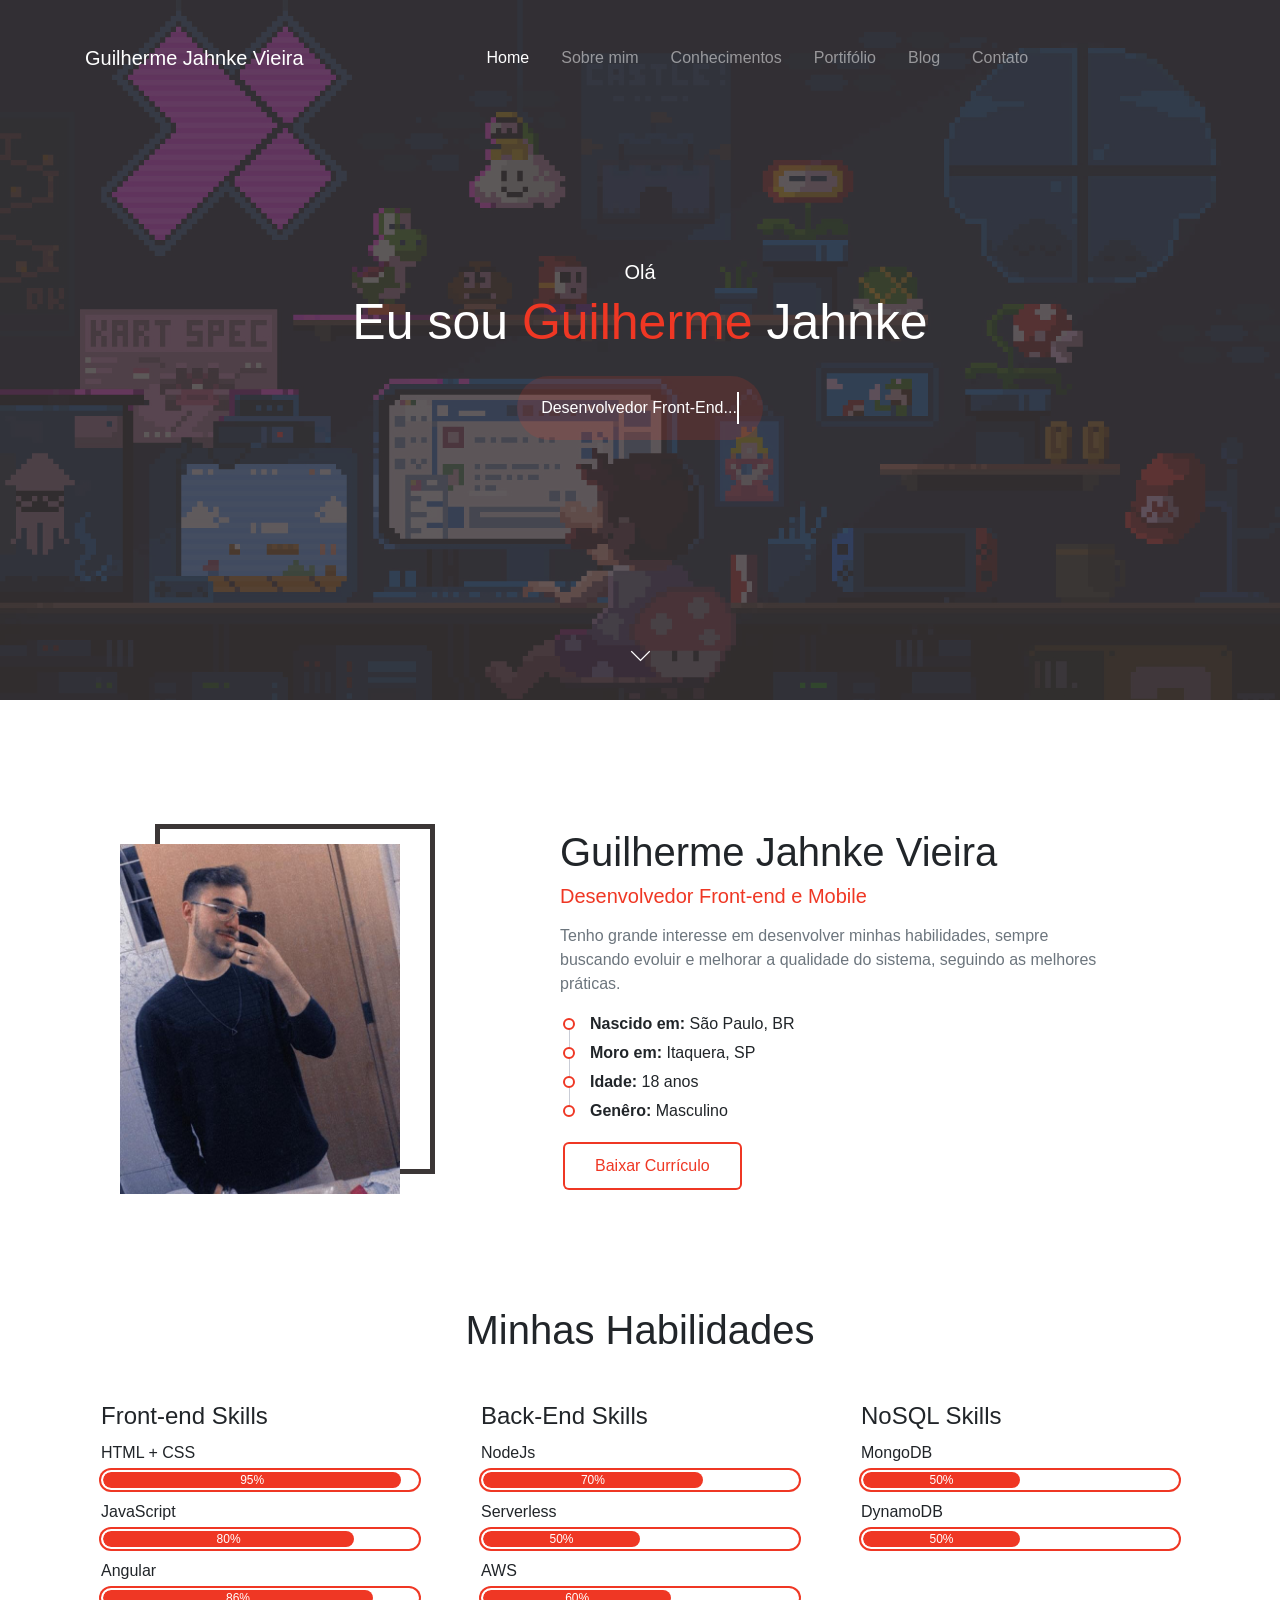
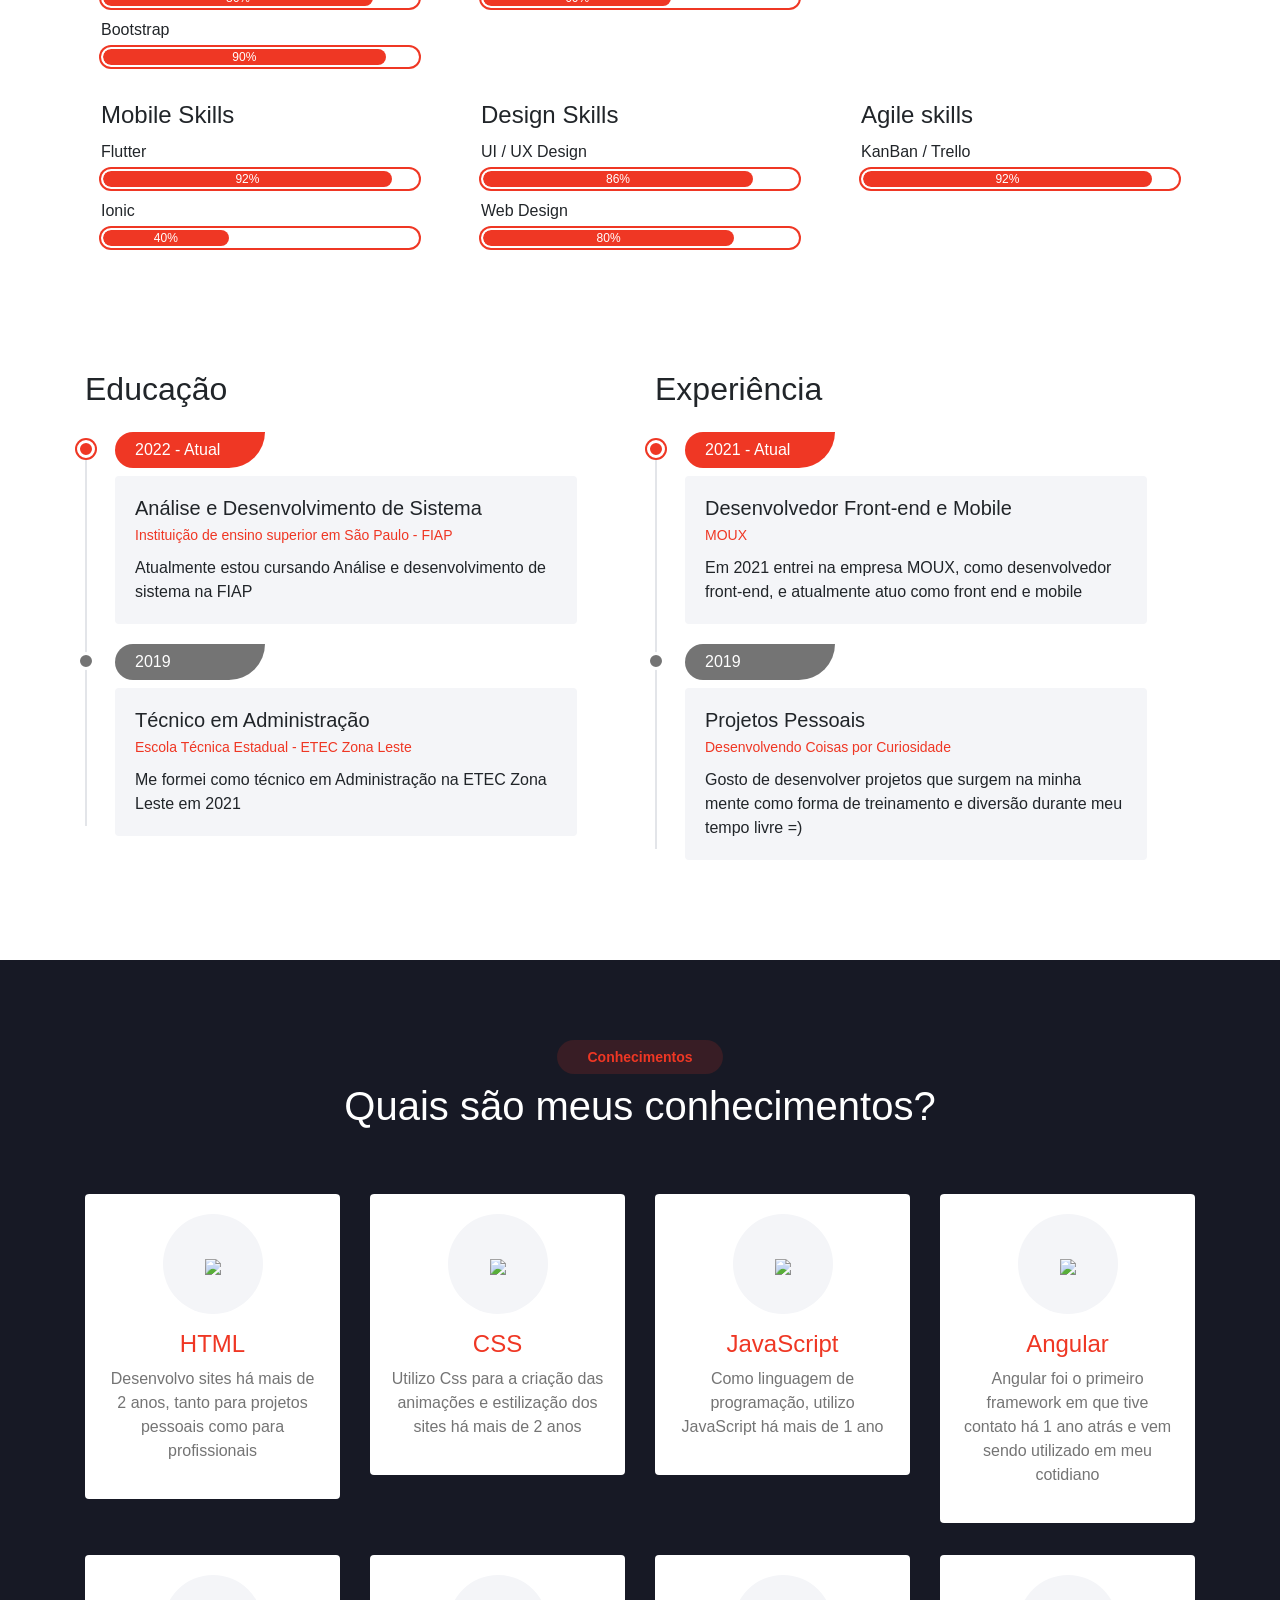
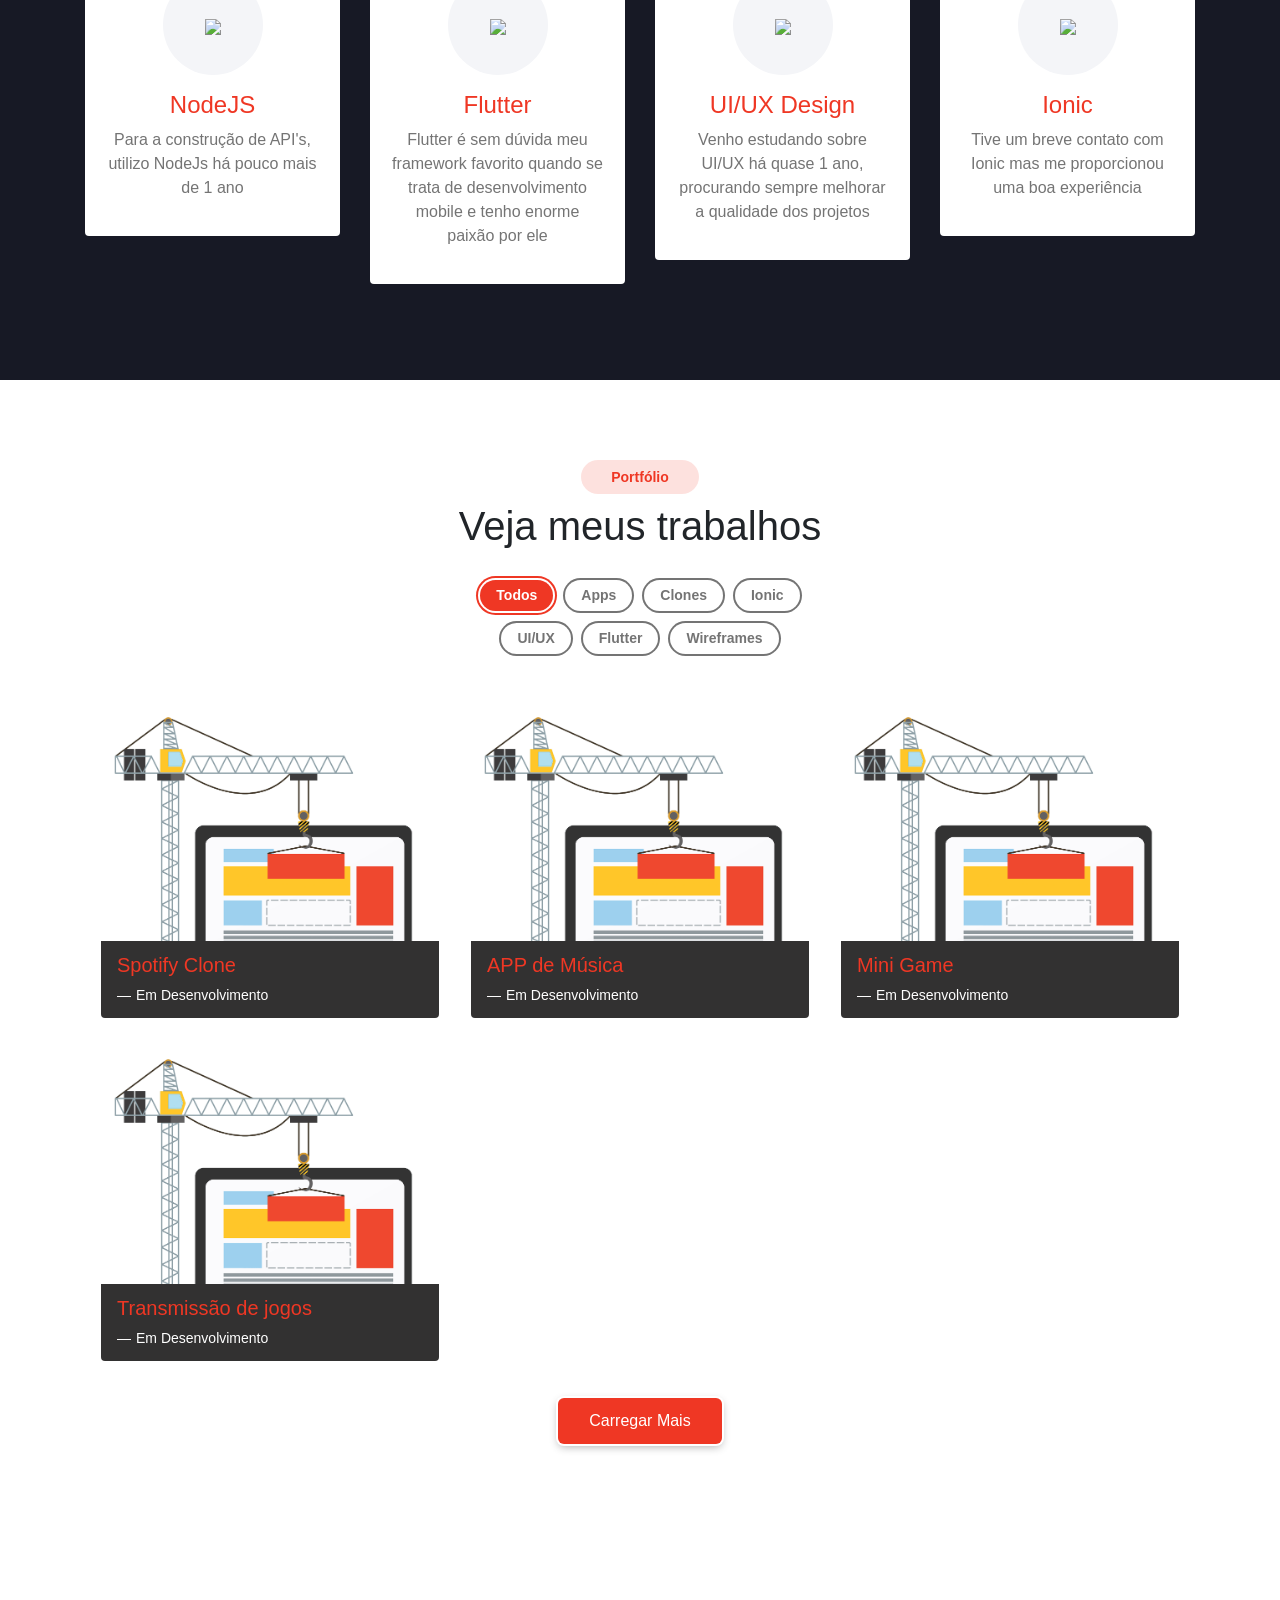
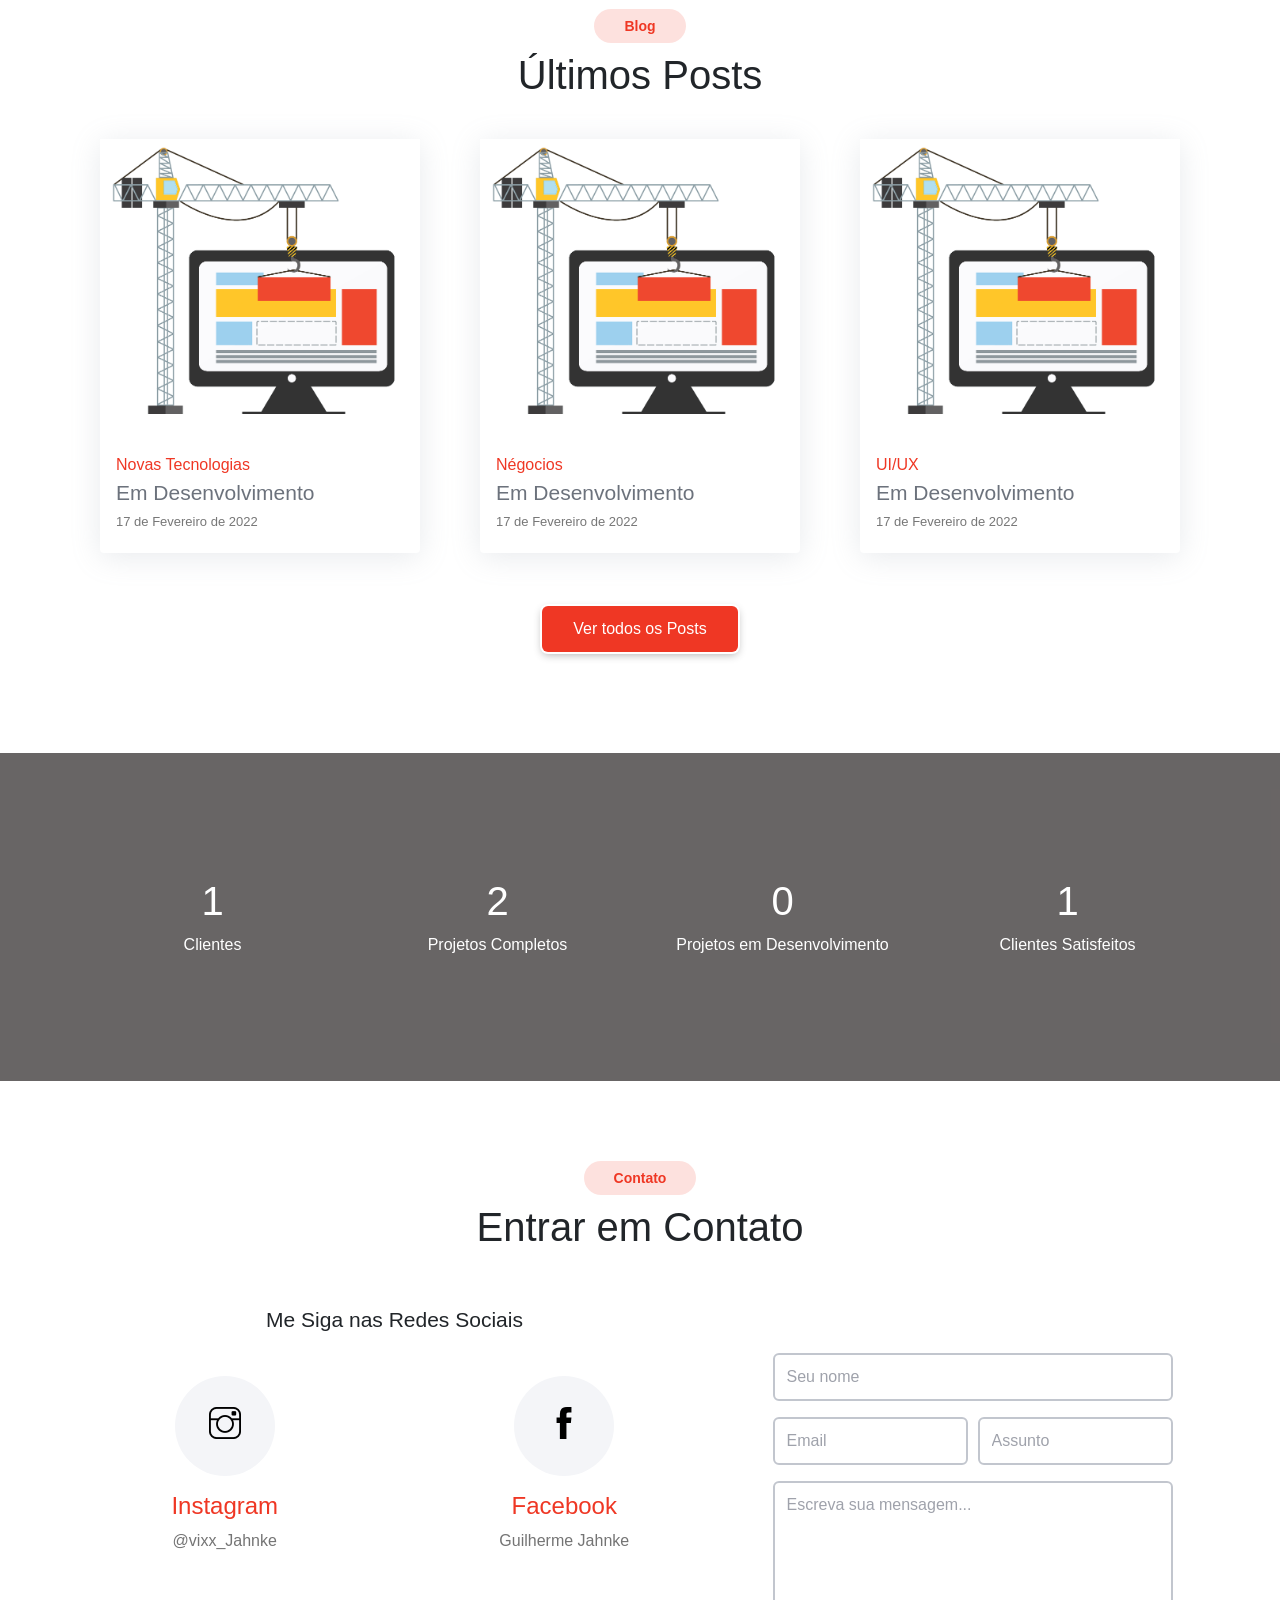
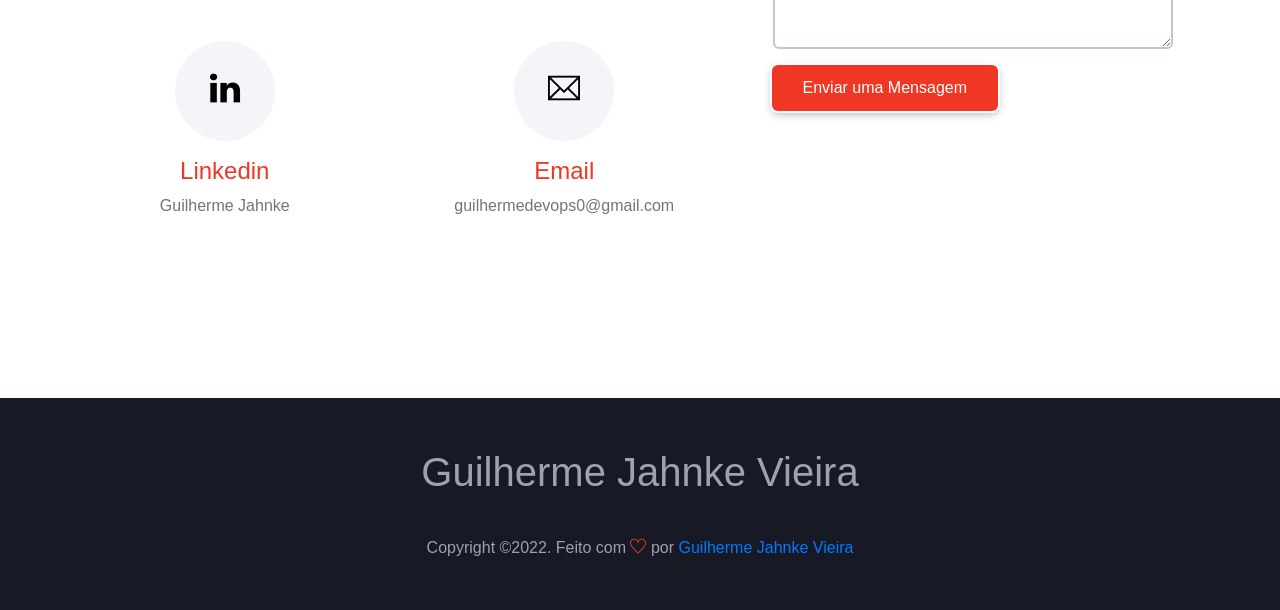
==== commit a2537475: "fix: add necessary script" ====
--- a/index.html
+++ b/index.html
@@ -611,6 +611,29 @@
     </div>
   </div> <!-- End footer -->
   
+  <script type="module">
+    // Import the functions you need from the SDKs you need
+    import { initializeApp } from "https://www.gstatic.com/firebasejs/9.6.7/firebase-app.js";
+    import { getAnalytics } from "https://www.gstatic.com/firebasejs/9.6.7/firebase-analytics.js";
+    // TODO: Add SDKs for Firebase products that you want to use
+    // https://firebase.google.com/docs/web/setup#available-libraries
+  
+    // Your web app's Firebase configuration
+    // For Firebase JS SDK v7.20.0 and later, measurementId is optional
+    const firebaseConfig = {
+      apiKey: "AIzaSyCfem7_PhemAlhmMn0kXriEcnF_v952Clw",
+      authDomain: "portifolio-guilherme.firebaseapp.com",
+      projectId: "portifolio-guilherme",
+      storageBucket: "portifolio-guilherme.appspot.com",
+      messagingSenderId: "41801104328",
+      appId: "1:41801104328:web:d449f4611a1d91af971efd",
+      measurementId: "G-ZR26QVN6WX"
+    };
+  
+    // Initialize Firebase
+    const app = initializeApp(firebaseConfig);
+    const analytics = getAnalytics(app);
+  </script>
   
   <script src="assets/js/jquery-3.5.1.min.js"></script>
     
@@ -624,11 +647,19 @@
     
   <script src="assets/vendor/nice-select/js/jquery.nice-select.min.js"></script>
 
+  <script src="assets/vendor/waypoints/jquery.waypoints.min.js"></script>
+
+  <script src="assets/vendor/fancybox/js/jquery.fancybox.min.js"></script>
+
+  <script src="assets/vendor/animateNumber/jquery.animateNumber.min.js"></script>
+
   <script src="assets/vendor/wow/wow.min.js"></script>
     
   <script src="assets/js/topbar-virtual.js"></script>
 
   <script src="assets/js/main.js"></script>
   
+  <script src="assets/vendor/typed.js/typed.min.js"></script>
+  
 </body>
 </html>
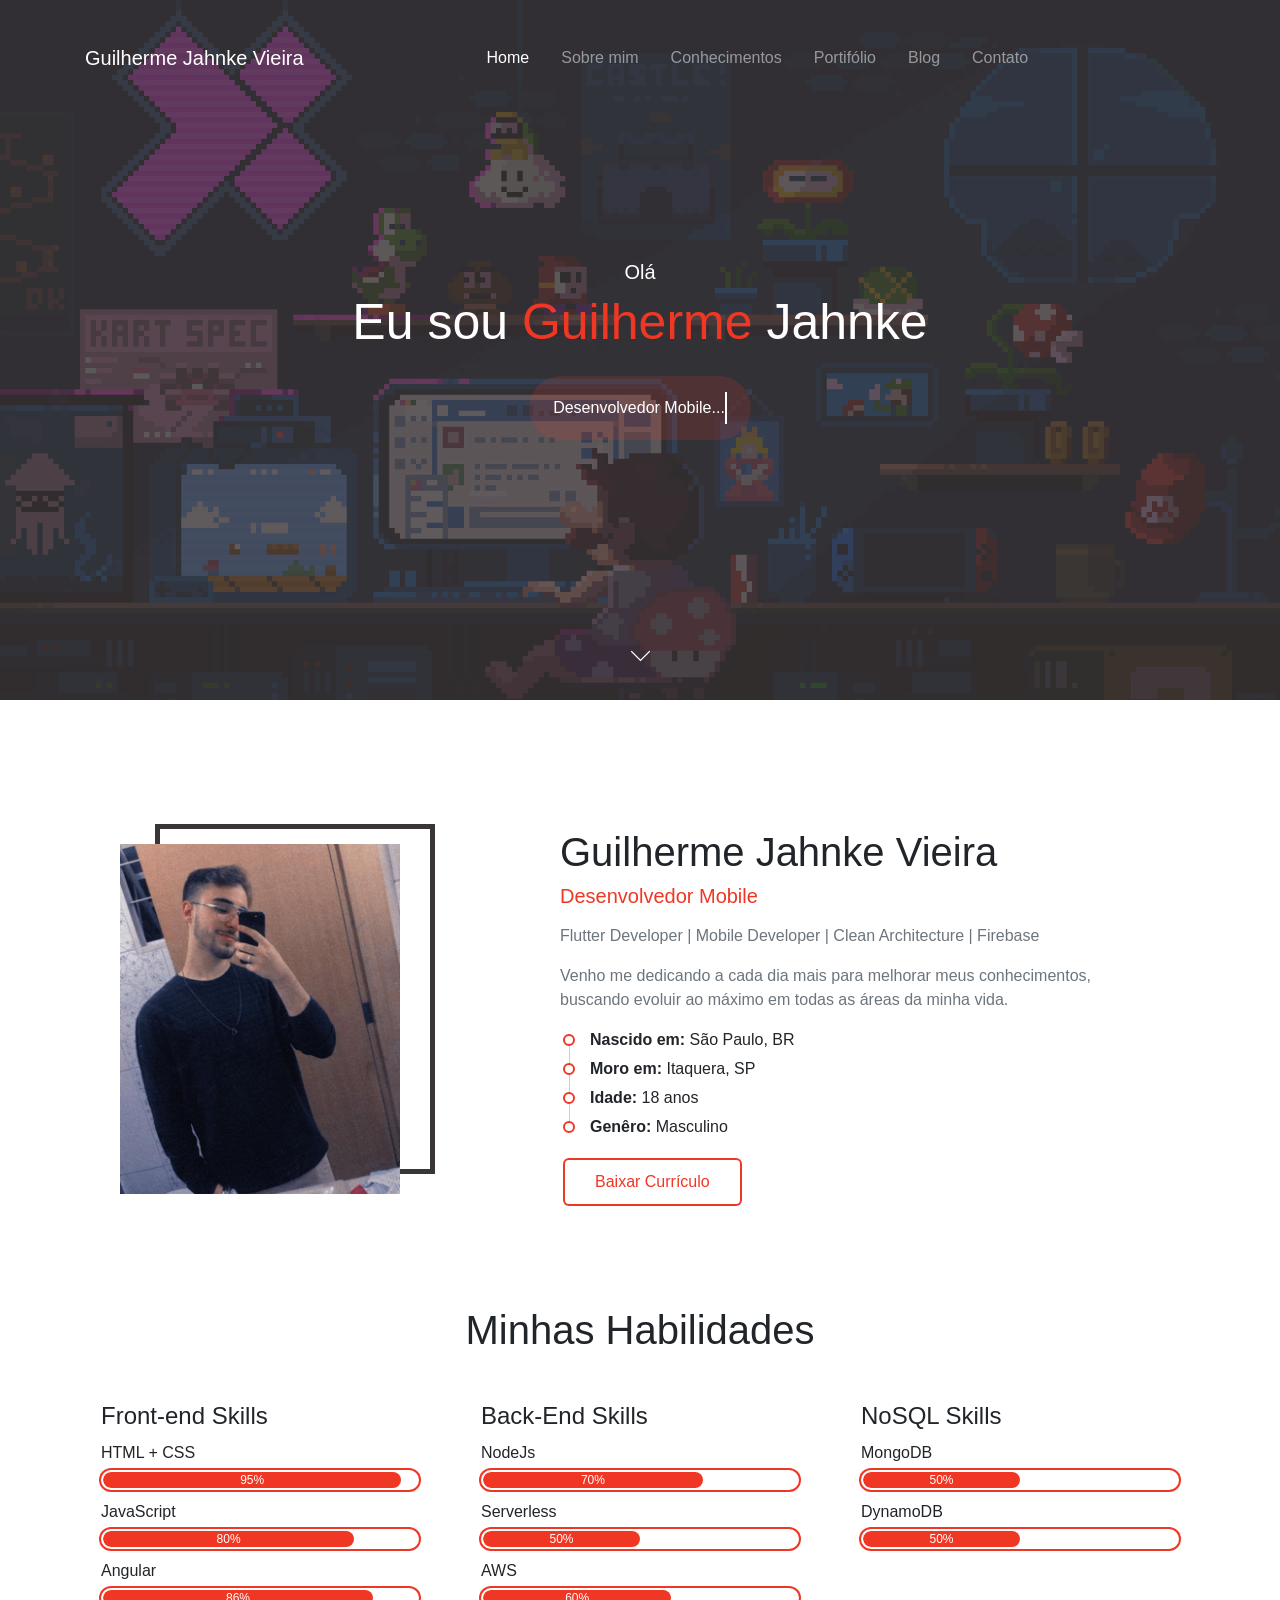
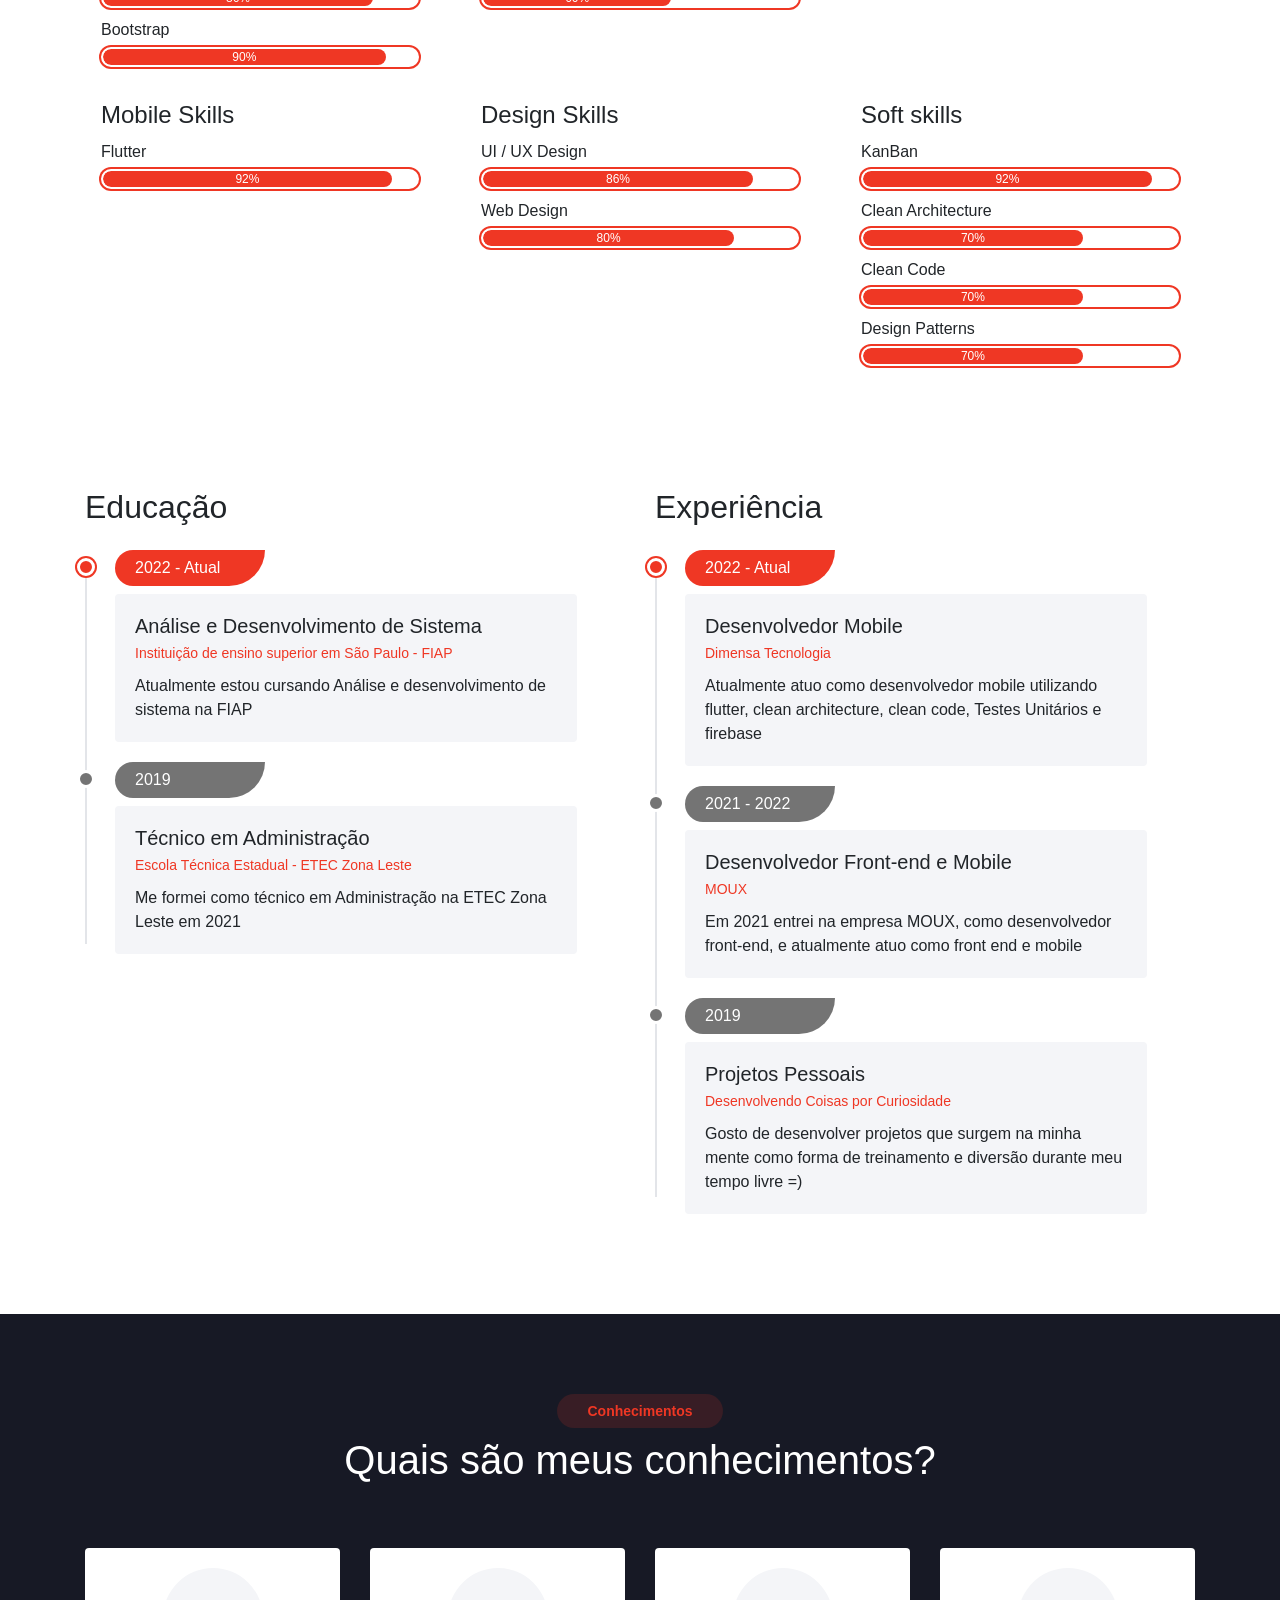
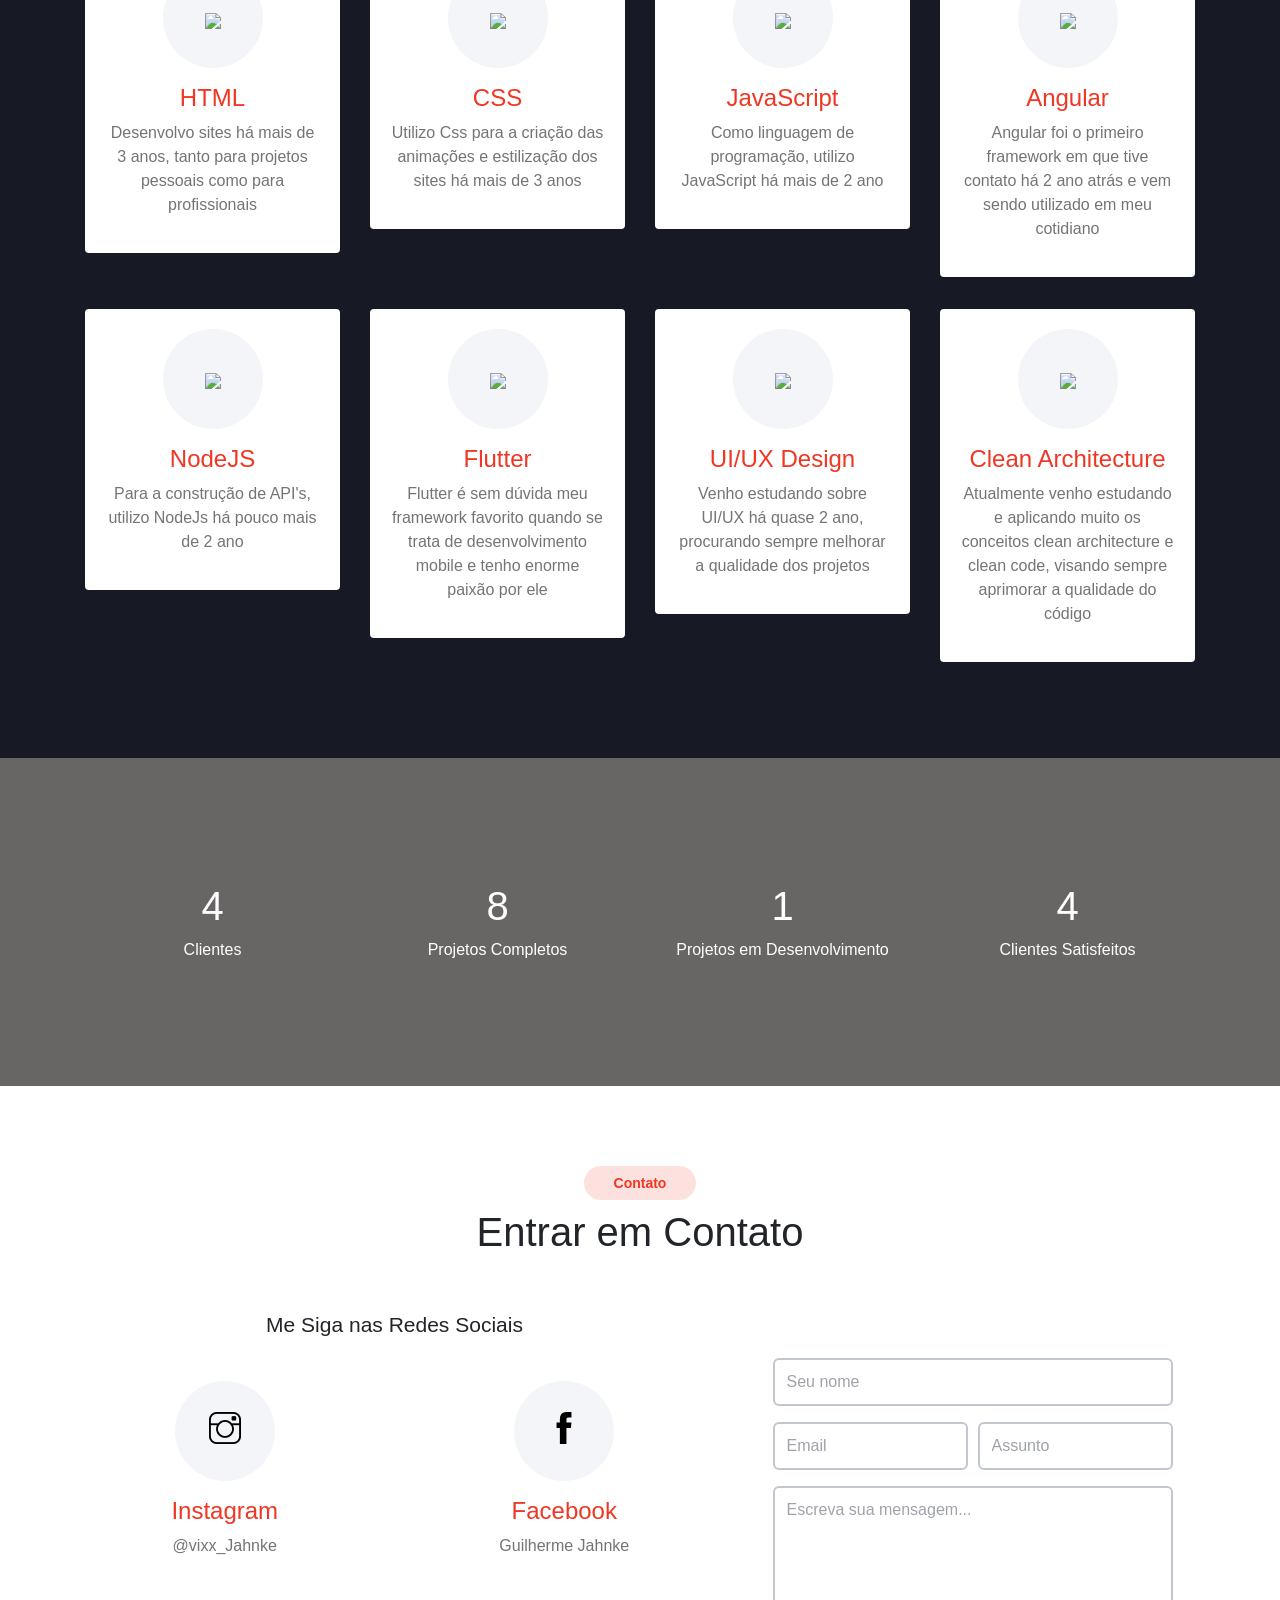
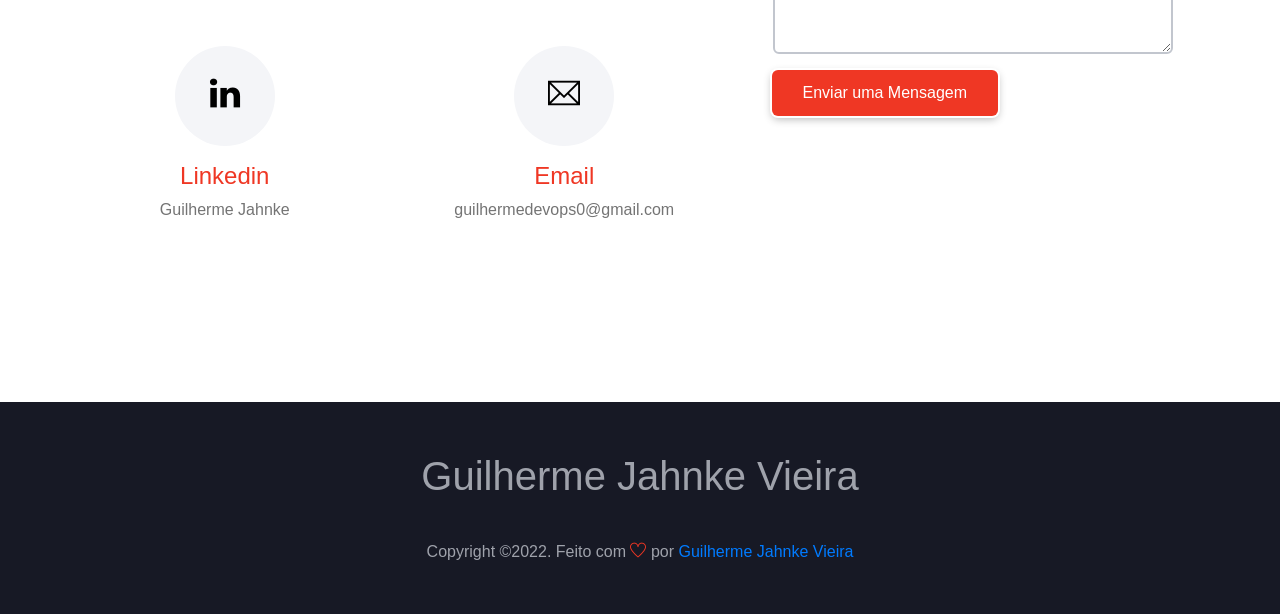
==== commit cdb2237a: "feat:( Remove a projects and blogs and updated infos)" ====
--- a/index.html
+++ b/index.html
@@ -94,8 +94,9 @@
         </div>
         <div class="col-lg-6 offset-lg-1 wow fadeInRight">
           <h1 class="fw-light">Guilherme Jahnke Vieira</h1>
-          <h5 class="fg-theme mb-3">Desenvolvedor Front-end e Mobile</h5>
-          <p class="text-muted">Tenho grande interesse em desenvolver minhas habilidades, sempre buscando evoluir e melhorar a qualidade do sistema, seguindo as melhores práticas.</p>
+          <h5 class="fg-theme mb-3">Desenvolvedor Mobile</h5>
+          <p class="text-muted">Flutter Developer | Mobile Developer | Clean Architecture | Firebase</p>
+          <p class="text-muted">Venho me dedicando a cada dia mais para melhorar meus conhecimentos, buscando evoluir ao máximo em todas as áreas da minha vida.</p>
           <ul class="theme-list">
             <li><b>Nascido em:</b> São Paulo, BR</li>
             <li><b>Moro em:</b> Itaquera, SP</li>
@@ -191,12 +192,6 @@
                 <div class="progress-bar" role="progressbar" style="width: 92%;" aria-valuenow="75" aria-valuemin="0" aria-valuemax="100">92%</div>
               </div>
             </div>
-            <div class="progress-wrapper wow fadeInUp">
-              <span class="caption">Ionic</span>
-              <div class="progress">
-                <div class="progress-bar" role="progressbar" style="width: 40%;" aria-valuenow="75" aria-valuemin="0" aria-valuemax="100">40%</div>
-              </div>
-            </div>
           </div>
         </div>
         <div class="col-md-4">
@@ -220,13 +215,33 @@
         <div class="col-md-4">
           <br>
           <div class="px-lg-3">
-            <h4 class="wow fadeInUp">Agile skills</h4>
-            <div class="progress-wrapper wow fadeInUp">
-              <span class="caption">KanBan / Trello</span>
+            <h4 class="wow fadeInUp">Soft skills</h4>
+
+            <div class="progress-wrapper wow fadeInUp">
+              <span class="caption">KanBan</span>
               <div class="progress">
                 <div class="progress-bar" role="progressbar" style="width: 92%;" aria-valuenow="75" aria-valuemin="0" aria-valuemax="100">92%</div>
               </div>
             </div>
+            <div class="progress-wrapper wow fadeInUp">
+              <span class="caption">Clean Architecture</span>
+              <div class="progress">
+                <div class="progress-bar" role="progressbar" style="width: 70%;" aria-valuenow="75" aria-valuemin="0" aria-valuemax="100">70%</div>
+              </div>
+            </div>
+            <div class="progress-wrapper wow fadeInUp">
+              <span class="caption">Clean Code</span>
+              <div class="progress">
+                <div class="progress-bar" role="progressbar" style="width: 70%;" aria-valuenow="75" aria-valuemin="0" aria-valuemax="100">70%</div>
+              </div>
+            </div>
+            <div class="progress-wrapper wow fadeInUp">
+              <span class="caption">Design Patterns</span>
+              <div class="progress">
+                <div class="progress-bar" role="progressbar" style="width: 70%;" aria-valuenow="75" aria-valuemin="0" aria-valuemax="100">70%</div>
+              </div>
+            </div>
+
           </div>
         </div>
       </div>
@@ -258,7 +273,15 @@
           <h2 class="fw-normal">Experiência</h2>
           <ul class="timeline mt-4 pr-md-5">
             <li>
-              <div class="title">2021 - Atual</div>
+              <div class="title">2022 - Atual</div>
+              <div class="details">
+                <h5>Desenvolvedor Mobile</h5>
+                <small class="fg-theme">Dimensa Tecnologia</small>
+                <p>Atualmente atuo como desenvolvedor mobile utilizando flutter, clean architecture, clean code, Testes Unitários e firebase </p>
+              </div>
+            </li>
+            <li>
+              <div class="title">2021 - 2022</div>
               <div class="details">
                 <h5>Desenvolvedor Front-end e Mobile</h5>
                 <small class="fg-theme">MOUX</small>
@@ -293,7 +316,7 @@
             </div>
             <div class="caption">
               <h4 class="fg-theme">HTML</h4>
-              <p>Desenvolvo sites há mais de 2 anos, tanto para projetos pessoais como para profissionais</p>
+              <p>Desenvolvo sites há mais de 3 anos, tanto para projetos pessoais como para profissionais</p>
             </div>
           </div>
         </div>
@@ -304,7 +327,7 @@
             </div>
             <div class="caption">
               <h4 class="fg-theme">CSS</h4>
-              <p>Utilizo Css para a criação das animações e estilização dos sites há mais de 2 anos</p>
+              <p>Utilizo Css para a criação das animações e estilização dos sites há mais de 3 anos</p>
             </div>
           </div>
         </div>
@@ -315,7 +338,7 @@
             </div>
             <div class="caption">
               <h4 class="fg-theme">JavaScript</h4>
-              <p>Como linguagem de programação, utilizo JavaScript há mais de 1 ano</p>
+              <p>Como linguagem de programação, utilizo JavaScript há mais de 2 ano</p>
             </div>
           </div>
         </div>
@@ -326,7 +349,7 @@
             </div>
             <div class="caption">
               <h4 class="fg-theme">Angular</h4>
-              <p>Angular foi o primeiro framework em que tive contato há 1 ano atrás e vem sendo utilizado em meu cotidiano</p>
+              <p>Angular foi o primeiro framework em que tive contato há 2 ano atrás e vem sendo utilizado em meu cotidiano</p>
             </div>
           </div>
         </div>
@@ -337,7 +360,7 @@
             </div>
             <div class="caption">
               <h4 class="fg-theme">NodeJS</h4>
-              <p>Para a construção de API's, utilizo NodeJs há pouco mais de 1 ano</p>
+              <p>Para a construção de API's, utilizo NodeJs há pouco mais de 2 ano</p>
             </div>
           </div>
         </div>
@@ -359,138 +382,25 @@
             </div>
             <div class="caption">
               <h4 class="fg-theme">UI/UX Design</h4>
-              <p>Venho estudando sobre UI/UX há quase 1 ano, procurando sempre melhorar a qualidade dos projetos</p>
-            </div>
-          </div>
-        </div>
-        <div class="col-md-6 col-lg-4 col-xl-3">
-          <div class="card card-service wow fadeInUp">
-            <div class="icon">
-              <span><img src="https://img.icons8.com/external-tal-revivo-green-tal-revivo/72/000000/external-ionic-a-complete-open-source-sdk-for-hybrid-mobile-app-development-logo-green-tal-revivo.png"/></span>
-            </div>
-            <div class="caption">
-              <h4 class="fg-theme">Ionic</h4>
-              <p>Tive um breve contato com Ionic mas me proporcionou uma boa experiência</p>
+              <p>Venho estudando sobre UI/UX há quase 2 ano, procurando sempre melhorar a qualidade dos projetos</p>
+            </div>
+          </div>
+        </div>
+        <div class="col-md-6 col-lg-4 col-xl-3">
+          <div class="card card-service wow fadeInUp">
+            <div class="icon">
+              <span><img src="https://img.icons8.com/ios/50/000000/broom.png"/></span>
+            </div>
+            <div class="caption">
+              <h4 class="fg-theme">Clean Architecture</h4>
+              <p>Atualmente venho estudando e aplicando muito os conceitos clean architecture e clean code, visando sempre aprimorar a qualidade do código </p>
             </div>
           </div>
         </div>
       </div>
     </div>
   </div>
-  <!-- Portfolio page -->
-  <div class="vg-page page-portfolio" id="portfolio">
-    <div class="container">
-      <div class="text-center wow fadeInUp">
-        <div class="badge badge-subhead">Portfólio</div>
-      </div>
-      <h1 class="text-center fw-normal wow fadeInUp">Veja meus trabalhos</h1>
-      <div class="filterable-button py-3 wow fadeInUp" data-toggle="selected">
-        <button class="btn btn-theme-outline selected" data-filter="*">Todos</button>
-        <button class="btn btn-theme-outline" data-filter=".apps">Apps</button>
-        <button class="btn btn-theme-outline" data-filter=".template">Clones</button>
-        <button class="btn btn-theme-outline" data-filter=".ios">Ionic</button>
-        <button class="btn btn-theme-outline" data-filter=".ui-ux">UI/UX</button>
-        <button class="btn btn-theme-outline" data-filter=".graphic">Flutter</button>
-        <button class="btn btn-theme-outline" data-filter=".wireframes">Wireframes</button>
-      </div>
-
-      <div class="gridder my-3">
-        <div class="grid-item template wireframes wow zoomIn">
-          <div class="img-place" data-src="assets/img/work/working.png" data-fancybox data-caption="<h5 class='fg-theme'>Spotify Clone</h5> <p>Em Desenvolvimento</p>">
-            <img src="assets/img/work/working.png" alt="">
-            <div class="img-caption">
-              <h5 class="fg-theme">Spotify Clone</h5>
-              <p>Em Desenvolvimento</p>
-            </div>
-          </div>
-        </div>
-        <div class="grid-item apps ios ui-ux wow zoomIn">
-          <div class="img-place" data-src="assets/img/work/working.png" data-fancybox data-caption="<h5 class='fg-theme'>APP de Música</h5> <p>Em Desenvolvimento</p>">
-            <img src="assets/img/work/working.png" alt="">
-            <div class="img-caption">
-              <h5 class="fg-theme">APP de Música</h5>
-              <p>Em Desenvolvimento</p>
-            </div>
-          </div>
-        </div>
-        <div class="grid-item apps graphic ui-ux wow zoomIn">
-          <div class="img-place" data-src="assets/img/work/working.png" data-fancybox data-caption="<h5 class='fg-theme'>Mini Game</h5> <p>Em Desenvolvimento</p>">
-            <img src="assets/img/work/working.png" alt="">
-            <div class="img-caption">
-              <h5 class="fg-theme">Mini Game</h5>
-              <p>Em Desenvolvimento</p>
-            </div>
-          </div>
-        </div>
-        <div class="grid-item ui-ux wireframes wow zoomIn">
-          <div class="img-place" data-src="assets/img/work/working.png" data-fancybox data-caption="<h5 class='fg-theme'>Transmissão de jogos</h5> <p>Em Desenvolvimento</p>">
-            <img src="assets/img/work/working.png" alt="">
-            <div class="img-caption">
-              <h5 class="fg-theme">Transmissão de jogos</h5>
-              <p>Em Desenvolvimento</p>
-            </div>
-          </div>
-        </div>
-      </div> <!-- End gridder -->
-      <div class="text-center wow fadeInUp">
-        <a href="javascript:void(0)" class="btn btn-theme">Carregar Mais</a>
-      </div>
-    </div>
-  </div> <!-- End Portfolio page -->
-  
-  <!-- Client -->
-
-   
-  <!-- Blog -->
-  <div class="vg-page page-blog" id="blog">
-    <div class="container">
-      <div class="text-center">
-        <div class="badge badge-subhead wow fadeInUp">Blog</div>
-      </div>
-      <h1 class="text-center fw-normal wow fadeInUp">Últimos Posts</h1>
-      <div class="row post-grid">
-        <div class="col-md-6 col-lg-4 wow fadeInUp">
-          <div class="card">
-            <div class="img-place">
-              <img src="assets/img/work/working.png" alt="">
-            </div>
-            <div class="caption">
-              <a href="javascript:void(0)" class="post-category">Novas Tecnologias</a>
-              <a href="#" class="post-title">Em Desenvolvimento</a>
-              <span class="post-date"><span class="sr-only">Publicado em</span> 17 de Fevereiro de 2022</span>
-            </div>
-          </div>
-        </div>
-        <div class="col-md-6 col-lg-4 wow fadeInUp">
-          <div class="card">
-            <div class="img-place">
-              <img src="assets/img/work/working.png" alt="">
-            </div>
-            <div class="caption">
-              <a href="javascript:void(0)" class="post-category">Négocios</a>
-              <a href="#" class="post-title">Em Desenvolvimento</a>
-              <span class="post-date"><span class="sr-only">Publicado em</span> 17 de Fevereiro de 2022</span>
-            </div>
-          </div>
-        </div>
-        <div class="col-md-6 col-lg-4 wow fadeInUp">
-          <div class="card">
-            <div class="img-place">
-              <img src="assets/img/work/working.png" alt="">
-            </div>
-            <div class="caption">
-              <a href="javascript:void(0)" class="post-category">UI/UX</a>
-              <a href="#" class="post-title">Em Desenvolvimento</a>
-              <span class="post-date"><span class="sr-only">Publicado em</span> 17 de Fevereiro de 2022</span>
-            </div>
-          </div>
-        </div>
-        <div class="col-12 text-center py-3 wow fadeInUp">
-          <a href="#" class="btn btn-theme">Ver todos os Posts</a>
-        </div>
-      </div>
-    </div>
-  </div> <!-- End blog -->
+
    <div class="vg-page page-funfact" style="background-image: url(assets/img/bg_banner.jpg);">
     <div class="container">
       <div class="row section-counter">
